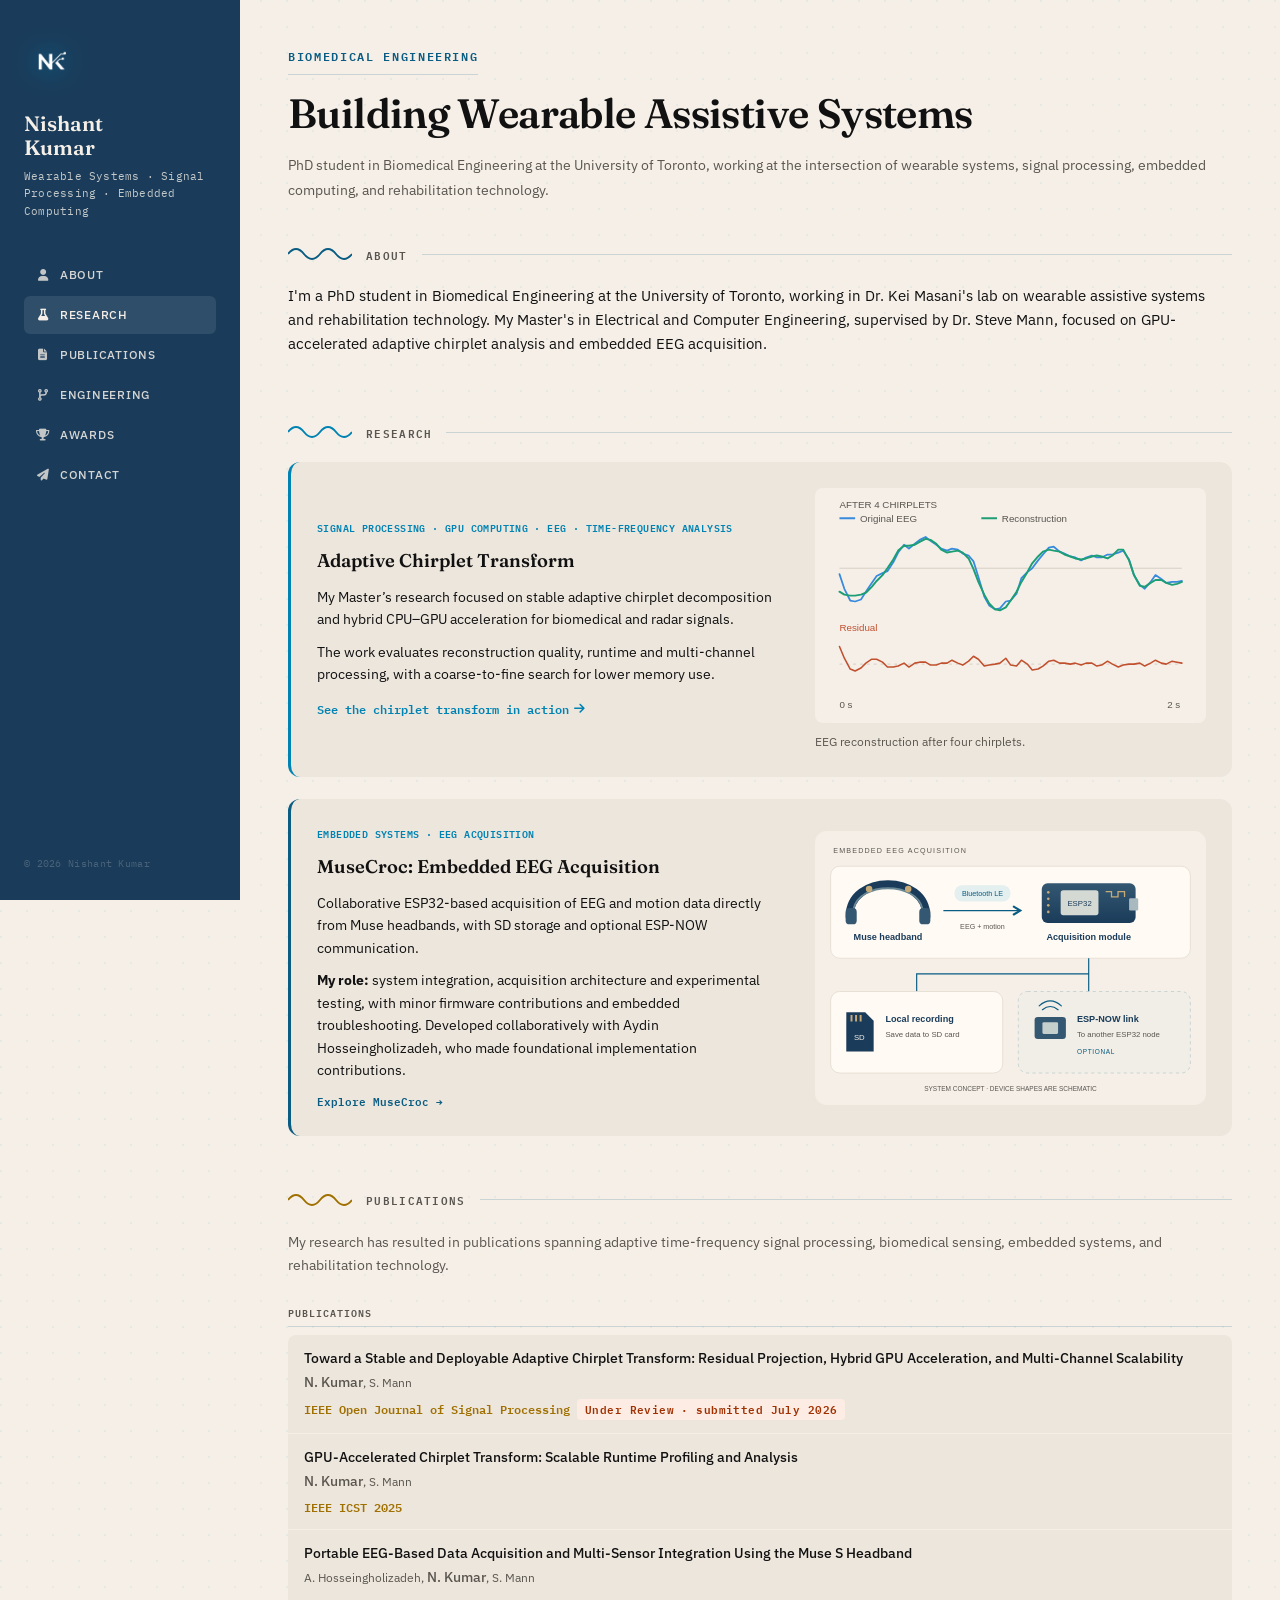
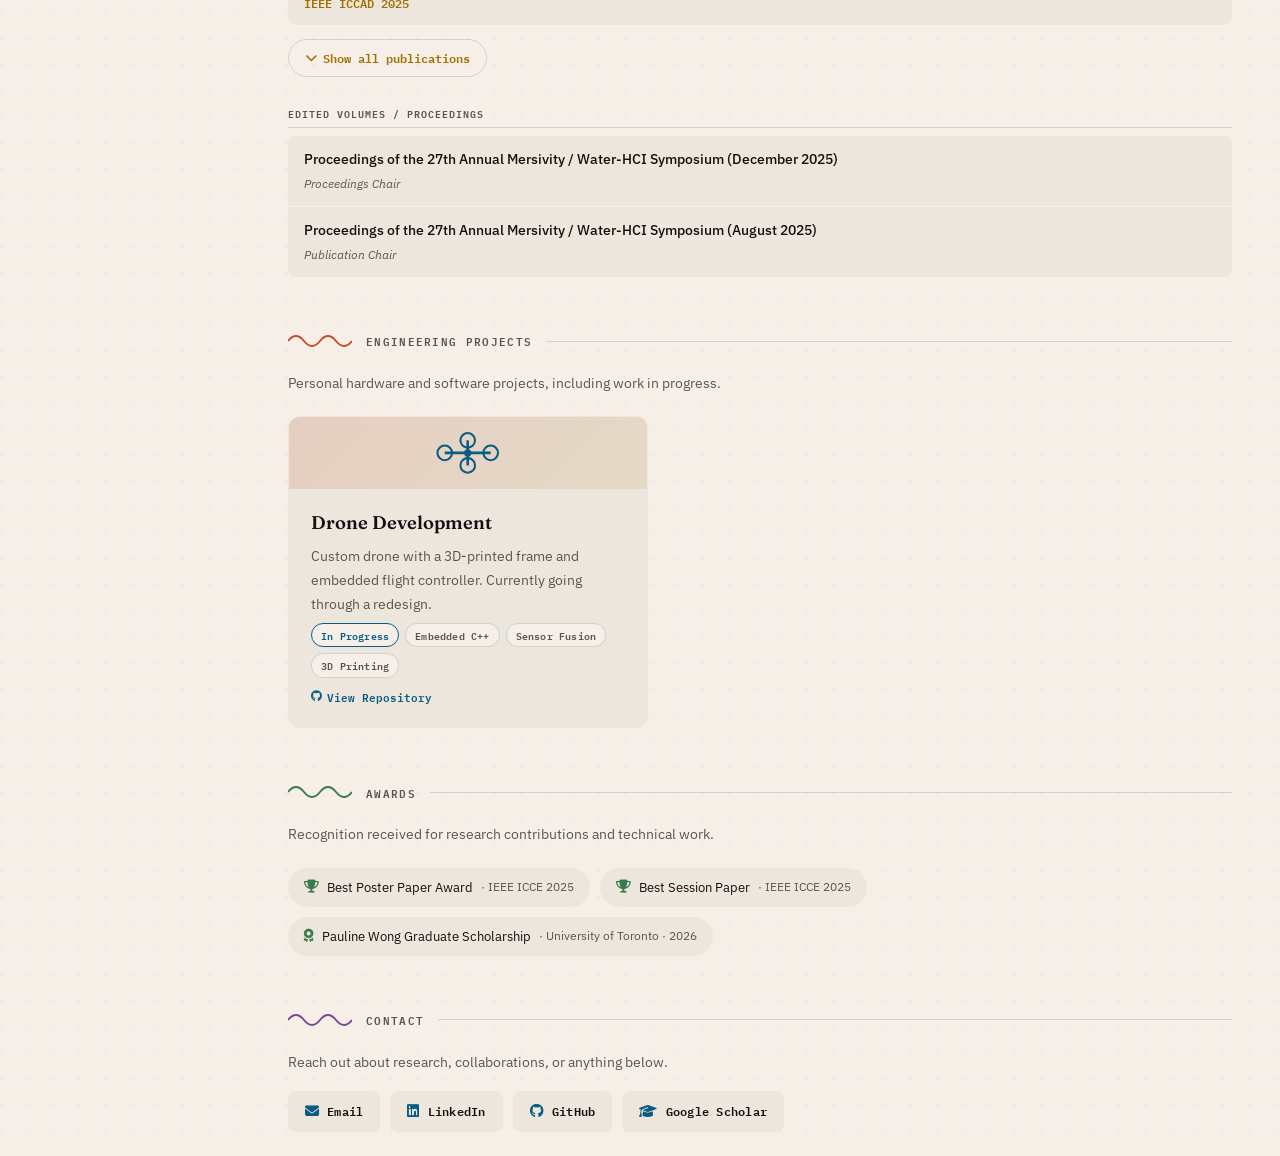
==== index.html @ d08f15c7 "Change values" ====
<!doctype html>

<html lang="en">
  <head>
    <meta charset="utf-8" />
    <meta content="width=device-width, initial-scale=1" name="viewport" />
    <link
      href="data:image/svg+xml,%3Csvg xmlns='http://www.w3.org/2000/svg' viewBox='0 0 100 100'%3E%3Crect width='100' height='100' rx='16' fill='%231a3c5a'/%3E%3Ctext x='50' y='68' font-family='Georgia,serif' font-weight='700' font-size='52' text-anchor='middle' fill='%23f6f0e9'%3ENK%3C/text%3E%3C/svg%3E"
      rel="icon"
      type="image/svg+xml"
    />
    <title>Nishant Kumar</title>
    <link href="https://fonts.googleapis.com" rel="preconnect" />
    <link crossorigin="" href="https://fonts.gstatic.com" rel="preconnect" />
    <link
      href="https://fonts.googleapis.com/css2?family=Fraunces:opsz,wght@9..144,500;9..144,600&amp;family=IBM+Plex+Mono:wght@400;500;600&amp;family=IBM+Plex+Sans:wght@300;400;500;600&amp;display=swap"
      rel="stylesheet"
    />
    <link
      href="https://cdnjs.cloudflare.com/ajax/libs/font-awesome/6.5.0/css/all.min.css"
      rel="stylesheet"
    />
    <link href="style.css" rel="stylesheet" />
  </head>
  <body>
    <div class="site-wrapper">
      <!-- Sidebar -->
      <aside class="sidebar">
        <img alt="NK Logo" class="sidebar-logo" src="Logo.png" />
        <div class="sidebar-name">Nishant<br />Kumar</div>
        <div class="sidebar-tagline">
          Wearable Systems · Signal Processing · Embedded Computing
        </div>
        <nav class="sidebar-nav">
          <a href="#about"><i class="fas fa-user"></i> About</a>
          <a href="#research"><i class="fas fa-flask"></i> Research</a>
          <a href="#publications"
            ><i class="fas fa-file-alt"></i> Publications</a
          >
          <a href="#projects"><i class="fas fa-code-branch"></i> Engineering</a>
          <a href="#awards"><i class="fas fa-trophy"></i> Awards</a>
          <a href="#contact"><i class="fas fa-paper-plane"></i> Contact</a>
        </nav>
        <div class="sidebar-footer">© 2026 Nishant Kumar</div>
      </aside>
      <!-- Main Content -->
      <main class="main-content">
        <!-- Hero -->
        <div class="hero">
          <div class="hero-eyebrow">Biomedical Engineering</div>
          <h1 class="hero-name">Building Wearable Assistive Systems</h1>
          <p class="hero-tagline">
            PhD student in Biomedical Engineering at the University of Toronto,
            working at the intersection of wearable systems, signal processing,
            embedded computing, and rehabilitation technology.
          </p>
        </div>
        <!-- About -->
        <section id="about">
          <h2>
            <svg viewbox="0 0 64 20">
              <path
                class="wave-path"
                d="M0,10 Q8,0 16,10 T32,10 T48,10 T64,10"
                fill="none"
                stroke-width="2"
              ></path>
            </svg>
            About
          </h2>
          <div class="about-text">
            <p>
              I'm a PhD student in Biomedical Engineering at the University of
              Toronto, working in Dr. Kei Masani's lab on wearable assistive
              systems and rehabilitation technology. My Master's in Electrical
              and Computer Engineering, supervised by Dr. Steve Mann, focused on
              GPU-accelerated adaptive chirplet analysis and embedded EEG
              acquisition.
            </p>
          </div>
        </section>
        <!-- Research -->
        <section id="research">
          <h2>
            <svg viewbox="0 0 64 20">
              <path
                class="wave-path"
                d="M0,10 Q8,0 16,10 T32,10 T48,10 T64,10"
                fill="none"
                stroke-width="2"
              ></path>
            </svg>
            Research
          </h2>
          <div class="research-card">
            <div class="research-copy">
              <div class="research-tags">
                Signal Processing · GPU Computing · EEG · Time-Frequency
                Analysis
              </div>
              <h3>Adaptive Chirplet Transform</h3>
              <p>
                My Master’s research focused on stable adaptive chirplet
                decomposition and hybrid CPU–GPU acceleration for biomedical and
                radar signals.
              </p>
              <p>
                The work evaluates reconstruction quality, runtime and
                multi-channel processing, with a coarse-to-fine search for lower
                memory use.
              </p>
              <a class="research-link" href="research/chirplet-transform.html">
                See the chirplet transform in action
                <i class="fas fa-arrow-right"></i>
              </a>
            </div>
            <a
              class="act-preview"
              href="research/chirplet-transform.html"
              aria-label="Watch the ACT decomposition of EEG"
            >
              <svg
                xmlns="http://www.w3.org/2000/svg"
                viewBox="0 0 400 240"
                role="img"
                aria-labelledby="act-preview-title"
              >
                <title id="act-preview-title">
                  EEG reconstruction and residual after four chirplets
                </title>

                <rect width="400" height="240" rx="12" fill="#f5efe8" />

                <g
                  font-family="Arial, sans-serif"
                  font-size="10"
                  fill="#5a564f"
                >
                  <text x="25" y="20">AFTER 4 CHIRPLETS</text>

                  <path d="M25 31h16" stroke="#378add" stroke-width="2" />
                  <text x="46" y="35">Original EEG</text>

                  <path d="M170 31h16" stroke="#1d9e75" stroke-width="2" />
                  <text x="191" y="35">Reconstruction</text>

                  <text x="25" y="146" fill="#c1502e">Residual</text>
                  <text x="25" y="225">0 s</text>
                  <text x="360" y="225">2 s</text>
                </g>

                <g stroke="#d5cec4" stroke-width="1">
                  <path d="M25 82H375" />
                  <path d="M25 180H375" stroke-dasharray="3 4" />
                </g>

                <g fill="none" stroke-linejoin="round" stroke-linecap="round">
                  <polyline
                    stroke="#378add"
                    stroke-width="1.8"
                    points="25,88 30,103 36,115 41,116 47,114 52,106 58,97 63,90 69,87 74,85 80,76 85,66 91,58 96,62 102,57 107,53 113,50 118,54 124,58 129,62 135,64 140,62 146,63 151,67 157,69 162,75 167,91 173,111 178,120 184,124 189,123 195,116 200,115 206,108 211,92 217,86 222,82 228,74 233,68 239,61 244,60 250,65 255,67 261,70 266,71 272,74 277,71 283,69 288,71 293,71 299,68 304,68 310,66 315,64 321,73 326,89 332,99 337,103 343,96 348,89 354,93 359,97 365,96 370,96 375,95"
                  />

                  <polyline
                    stroke="#1d9e75"
                    stroke-width="2"
                    points="25,106 30,109 36,110 41,110 47,109 52,107 58,101 63,95 69,89 74,82 80,73 85,64 91,59 96,59 102,58 107,55 113,52 118,53 124,57 129,63 135,66 140,65 146,64 151,66 157,72 162,83 167,96 173,109 178,118 184,124 189,125 195,122 200,115 206,106 211,96 217,86 222,77 228,70 233,65 239,63 244,64 250,65 255,68 261,70 266,72 272,73 277,72 283,70 288,69 293,70 299,72 304,69 310,63 315,63 321,74 326,89 332,100 337,101 343,97 348,94 354,94 359,97 365,99 370,98 375,96"
                  />

                  <polyline
                    stroke="#c1502e"
                    stroke-width="1.6"
                    points="25,162 30,174 36,185 41,187 47,184 52,179 58,175 63,175 69,178 74,183 80,183 85,182 91,179 96,183 102,179 107,178 113,178 118,181 124,181 129,179 135,179 140,176 146,179 151,181 157,177 162,172 167,175 173,182 178,181 184,180 189,179 195,174 200,181 206,182 211,176 217,180 222,186 228,185 233,182 239,177 244,176 250,179 255,179 261,180 266,179 272,181 277,179 283,179 288,182 293,181 299,177 304,180 310,183 315,181 321,180 326,180 332,179 337,182 343,179 348,176 354,179 359,180 365,177 370,178 375,179"
                  />
                </g>
              </svg>

              <span> EEG reconstruction after four chirplets. </span>
            </a>
          </div>
          <!-- End ACT research card -->

          <article class="research-card muse-research-card">
            <div class="research-copy">
              <div class="research-tags">
                Embedded Systems · EEG Acquisition
              </div>
              <h3>MuseCroc: Embedded EEG Acquisition</h3>
              <p>
                Collaborative ESP32-based acquisition of EEG and motion data
                directly from Muse headbands, with SD storage and optional
                ESP-NOW communication.
              </p>
              <p>
                <strong>My role:</strong> system integration, acquisition
                architecture and experimental testing, with minor firmware
                contributions and embedded troubleshooting. Developed
                collaboratively with Aydin Hosseingholizadeh, who made
                foundational implementation contributions.
              </p>
              <div class="project-links-row">
                <a class="project-link" href="research/musecroc.html">
                  Explore MuseCroc →
                </a>
              </div>
            </div>
            <figure class="muse-concept">
              <img
                alt="MuseCroc concept: Muse headband sends EEG and motion data over Bluetooth LE to an ESP32 module, with SD storage and optional ESP-NOW communication."
                height="420"
                loading="lazy"
                src="assets/musecroc-system.svg"
                width="600"
              />
            </figure>
          </article>
        </section>
        <!-- Publications -->
        <section id="publications">
          <h2>
            <svg viewbox="0 0 64 20">
              <path
                class="wave-path"
                d="M0,10 Q8,0 16,10 T32,10 T48,10 T64,10"
                fill="none"
                stroke-width="2"
              ></path>
            </svg>
            Publications
          </h2>
          <p class="section-intro">
            My research has resulted in publications spanning adaptive
            time-frequency signal processing, biomedical sensing, embedded
            systems, and rehabilitation technology.
          </p>
          <div class="pub-group-label" id="pub-journal">Publications</div>
          <ul class="pub-list" id="pub-main-list">
            <li data-order="1" data-pinned="1" style="order: 1">
              <strong>
                <a
                  class="pub-title-link"
                  href="https://arxiv.org/abs/2607.16629"
                  rel="noopener noreferrer"
                  target="_blank"
                  >Toward a Stable and Deployable Adaptive Chirplet Transform:
                  Residual Projection, Hybrid GPU Acceleration, and
                  Multi-Channel Scalability</a
                >
              </strong>
              <span class="pub-authors"
                ><strong>N. Kumar</strong>, S. Mann</span
              >
              <div class="pub-meta">
                <span class="venue"
                  >IEEE Open Journal of Signal Processing</span
                >
                <span class="status-badge"
                  >Under Review · submitted July 2026</span
                >
              </div>
            </li>
            <li data-order="5" data-pinned="3" style="order: 3">
              <strong>
                <a
                  class="pub-title-link"
                  href="https://ieeexplore.ieee.org/abstract/document/11099439"
                  rel="noopener noreferrer"
                  target="_blank"
                  >Portable EEG-Based Data Acquisition and Multi-Sensor
                  Integration Using the Muse S Headband</a
                >
              </strong>
              <span class="pub-authors"
                >A. Hosseingholizadeh, <strong>N. Kumar</strong>, S. Mann</span
              >
              <div class="pub-meta">
                <span class="venue">IEEE ICCAD 2025</span>
              </div>
            </li>
            <li class="pub-extra" data-order="3" style="display: none">
              <strong>
                <a
                  class="pub-title-link"
                  href="https://ieeexplore.ieee.org/document/11454332"
                  rel="noopener noreferrer"
                  target="_blank"
                  >Adaptive Chirplet Transform-Based Neural Network for Seizure
                  State Detection</a
                >
              </strong>
              <span class="pub-authors"
                >R. Jeong, <strong>N. Kumar</strong>, S. Mann</span
              >
              <div class="pub-meta">
                <span class="venue">IEEE ICAIIC 2025</span>
              </div>
            </li>
            <li data-order="4" data-pinned="2" style="order: 2">
              <strong>
                <a
                  class="pub-title-link"
                  href="https://ieeexplore.ieee.org/document/11512436/"
                  rel="noopener noreferrer"
                  target="_blank"
                  >GPU-Accelerated Chirplet Transform: Scalable Runtime
                  Profiling and Analysis</a
                >
              </strong>
              <span class="pub-authors"
                ><strong>N. Kumar</strong>, S. Mann</span
              >
              <div class="pub-meta">
                <span class="venue">IEEE ICST 2025</span>
              </div>
            </li>
            <li class="pub-extra" data-order="6" style="display: none">
              <strong>
                <a
                  class="pub-title-link"
                  href="https://ieeexplore.ieee.org/abstract/document/11155738"
                  rel="noopener noreferrer"
                  target="_blank"
                  >MoBorg: Mobility as Cyborg Prosthesis for “Being a Ball”</a
                >
              </strong>
              <span class="pub-authors"
                >S. Mann, A. Hosseingholizadeh, A.S. Aksu, D. Tzanetakis,
                <strong>N. Kumar</strong></span
              >
              <div class="pub-meta">
                <span class="venue">IEEE GEM 2025</span>
              </div>
            </li>
            <li class="pub-extra" data-order="7" style="display: none">
              <strong>
                <a
                  class="pub-title-link"
                  href="https://ieeexplore.ieee.org/document/10929845"
                  rel="noopener noreferrer"
                  target="_blank"
                  >Adaptive Chirplet Transform-Based Sleep State Detection</a
                >
              </strong>
              <span class="pub-authors"
                >S. Mann, <strong>N. Kumar</strong>, J.P. Bicalho, M. Sibai, C.
                Leaver-Preya</span
              >
              <div class="pub-meta">
                <span class="venue">IEEE ICCE 2025</span>
                <span class="award-badge"
                  ><i class="fas fa-award"></i> Best Poster Paper Award</span
                >
              </div>
            </li>
            <li class="pub-extra" data-order="8" style="display: none">
              <strong>
                <a
                  class="pub-title-link"
                  href="https://ieeexplore.ieee.org/document/10930079/"
                  rel="noopener noreferrer"
                  target="_blank"
                  >Smart Rollator Walker for Enhanced Mobility</a
                >
              </strong>
              <span class="pub-authors"
                >S. Mann, A. Hosseingholizadeh, M. Isiksalan, A. Jiao,
                <strong>N. Kumar</strong>, C. Mann</span
              >
              <div class="pub-meta">
                <span class="venue">IEEE ICCE 2025</span>
                <span class="award-badge"
                  ><i class="fas fa-award"></i> Best Session Paper</span
                >
              </div>
            </li>
            <li class="pub-extra" data-order="9" style="display: none">
              <strong>
                <a
                  class="pub-title-link"
                  href="http://wearcam.org/XRwaterball_for_spinal_rehab_3698388.3699623.pdf"
                  rel="noopener noreferrer"
                  target="_blank"
                  >XR Waterball for Spinal Rehabilitation</a
                >
              </strong>
              <span class="pub-authors"
                >S. Mann, A. Hosseingholizadeh, <strong>N. Kumar</strong>, A.
                Jiao, C. Leaver-Preya</span
              >
              <div class="pub-meta">
                <span class="venue">HumanSys 2024</span>
              </div>
            </li>
          </ul>
          <button class="pub-show-more" id="pub-toggle-btn">
            <i class="fas fa-chevron-down"></i>
            <span>Show all publications</span>
          </button>
          <div class="pub-group-label" id="pub-proceedings">
            Edited Volumes / Proceedings
          </div>
          <ul class="pub-list" id="pub-proc-list">
            <li>
              <strong>
                <a
                  class="pub-title-link"
                  href="https://zenodo.org/records/18042961"
                  rel="noopener noreferrer"
                  target="_blank"
                  >Proceedings of the 27th Annual Mersivity / Water-HCI
                  Symposium (December 2025)</a
                >
              </strong>
              <span class="pub-authors"><em>Proceedings Chair</em></span>
            </li>
            <li>
              <strong>
                <a
                  class="pub-title-link"
                  href="https://doi.org/10.5281/zenodo.16973160"
                  rel="noopener noreferrer"
                  target="_blank"
                  >Proceedings of the 27th Annual Mersivity / Water-HCI
                  Symposium (August 2025)</a
                >
              </strong>
              <span class="pub-authors"><em>Publication Chair</em></span>
            </li>
          </ul>
        </section>
        <!-- Projects -->
        <section id="projects">
          <h2>
            <svg viewbox="0 0 64 20">
              <path
                class="wave-path"
                d="M0,10 Q8,0 16,10 T32,10 T48,10 T64,10"
                fill="none"
                stroke-width="2"
              ></path></svg
            >Engineering Projects
          </h2>
          <p class="section-intro">
            Personal hardware and software projects, including work in progress.
          </p>
          <div class="project-grid">
            <div class="project-card">
              <div class="project-thumb">
                <svg viewbox="0 0 100 40" xmlns="http://www.w3.org/2000/svg">
                  <line
                    stroke="var(--primary)"
                    stroke-width="2.5"
                    x1="28"
                    x2="72"
                    y1="20"
                    y2="20"
                  ></line>
                  <line
                    stroke="var(--primary)"
                    stroke-width="2.5"
                    x1="50"
                    x2="50"
                    y1="8"
                    y2="32"
                  ></line>
                  <circle
                    cx="28"
                    cy="20"
                    fill="none"
                    r="7"
                    stroke="var(--primary)"
                    stroke-width="2"
                  ></circle>
                  <circle
                    cx="72"
                    cy="20"
                    fill="none"
                    r="7"
                    stroke="var(--primary)"
                    stroke-width="2"
                  ></circle>
                  <circle
                    cx="50"
                    cy="8"
                    fill="none"
                    r="7"
                    stroke="var(--primary)"
                    stroke-width="2"
                  ></circle>
                  <circle
                    cx="50"
                    cy="32"
                    fill="none"
                    r="7"
                    stroke="var(--primary)"
                    stroke-width="2"
                  ></circle>
                  <circle
                    cx="50"
                    cy="20"
                    fill="var(--primary)"
                    r="3.5"
                  ></circle>
                </svg>
              </div>
              <div class="project-body">
                <h3>Drone Development</h3>
                <p>
                  Custom drone with a 3D-printed frame and embedded flight
                  controller. Currently going through a redesign.
                </p>
                <div class="tag-list">
                  <span class="tag tag-status">In Progress</span>
                  <span class="tag">Embedded C++</span>
                  <span class="tag">Sensor Fusion</span>
                  <span class="tag">3D Printing</span>
                </div>
                <div class="project-links-row">
                  <a
                    class="project-link"
                    href="https://github.com/JaiWillems/nj-sandbox"
                    rel="noopener noreferrer"
                    target="_blank"
                    ><i class="fab fa-github"></i> View Repository</a
                  >
                </div>
              </div>
            </div>
          </div>
        </section>
        <!-- Awards -->
        <section id="awards">
          <h2>
            <svg viewbox="0 0 64 20">
              <path
                class="wave-path"
                d="M0,10 Q8,0 16,10 T32,10 T48,10 T64,10"
                fill="none"
                stroke-width="2"
              ></path>
            </svg>
            Awards
          </h2>
          <p class="section-intro">
            Recognition received for research contributions and technical work.
          </p>
          <div class="award-row">
            <div class="award-pill">
              <i class="fas fa-trophy"></i> Best Poster Paper Award
              <span class="award-venue">· IEEE ICCE 2025</span>
            </div>
            <div class="award-pill">
              <i class="fas fa-trophy"></i> Best Session Paper
              <span class="award-venue">· IEEE ICCE 2025</span>
            </div>
            <div class="award-pill">
              <i class="fas fa-award"></i> Pauline Wong Graduate Scholarship
              <span class="award-venue">· University of Toronto · 2026</span>
            </div>
          </div>
        </section>
        <!-- Contact -->
        <section id="contact">
          <h2>
            <svg viewbox="0 0 64 20">
              <path
                class="wave-path"
                d="M0,10 Q8,0 16,10 T32,10 T48,10 T64,10"
                fill="none"
                stroke-width="2"
              ></path>
            </svg>
            Contact
          </h2>
          <p class="contact-intro">
            Reach out about research, collaborations, or anything below.
          </p>
          <div class="contact-grid">
            <a class="contact-card" href="#" id="email-link">
              <i class="fas fa-envelope"></i>
              <span>Email</span>
            </a>
            <a
              class="contact-card"
              href="https://www.linkedin.com/in/nishant-kumar-091428168"
              rel="noopener noreferrer"
              target="_blank"
            >
              <i class="fab fa-linkedin"></i>
              <span>LinkedIn</span>
            </a>
            <a
              class="contact-card"
              href="https://github.com/nishantkumar201"
              rel="noopener noreferrer"
              target="_blank"
            >
              <i class="fab fa-github"></i>
              <span>GitHub</span>
            </a>
            <a
              class="contact-card"
              href="https://scholar.google.com/citations?user=TtBpot4AAAAJ&amp;hl=en"
              rel="noopener noreferrer"
              target="_blank"
            >
              <i class="fas fa-graduation-cap"></i>
              <span>Google Scholar</span>
            </a>
          </div>
        </section>
      </main>
    </div>
    <!-- /.site-wrapper -->
    <!-- Footer (hidden — copyright in sidebar) -->
    <footer><p>© 2026 Nishant Kumar</p></footer>
    <!-- Email Obfuscation + Active Nav + Wave Animations -->
    <script>
      const parts = [
        "nishant",
        ".",
        "kumar",
        "@",
        "mail",
        ".",
        "utoronto",
        ".",
        "ca",
      ];
      const email = parts.join("");
      document.addEventListener("DOMContentLoaded", () => {
        const link = document.getElementById("email-link");
        link.href = "mailto:" + email;
        // Note: link text intentionally stays "Email" (not the raw address) —
        // avoids exposing a scrapeable plaintext email in the visible link text.

        // Active nav highlight on scroll — trigger when a section crosses
        // the vertical middle of the viewport, not by % visible (which broke
        // for long sections like Publications that were always >30% visible)
        const sections = document.querySelectorAll("section[id]");
        const navLinks = document.querySelectorAll(".sidebar-nav a");
        const navObserver = new IntersectionObserver(
          (entries) => {
            entries.forEach((e) => {
              if (e.isIntersecting) {
                navLinks.forEach((a) => a.classList.remove("active"));
                const active = document.querySelector(
                  `.sidebar-nav a[href="#${e.target.id}"]`,
                );
                if (active) active.classList.add("active");
              }
            });
          },
          { rootMargin: "-45% 0px -45% 0px", threshold: 0 },
        );
        sections.forEach((s) => navObserver.observe(s));

        // Publications: expand/collapse with a FLIP slide animation, so
        // pinned items (e.g. ICCAD/ICAIIC) visibly move into their true
        // chronological position instead of new items just appending below.
        const pubToggleBtn = document.getElementById("pub-toggle-btn");
        const pubMainList = document.getElementById("pub-main-list");

        function updatePubEdgeRadius() {
          const visible = Array.from(pubMainList.querySelectorAll("li")).filter(
            (li) => li.style.display !== "none",
          );
          visible.sort(
            (a, b) => parseFloat(a.style.order) - parseFloat(b.style.order),
          );
          pubMainList
            .querySelectorAll("li")
            .forEach((li) =>
              li.classList.remove("pub-visual-first", "pub-visual-last"),
            );
          if (visible.length) {
            visible[0].classList.add("pub-visual-first");
            visible[visible.length - 1].classList.add("pub-visual-last");
          }
        }

        if (pubToggleBtn && pubMainList) {
          updatePubEdgeRadius();
          let expanded = false;

          pubToggleBtn.addEventListener("click", () => {
            const items = Array.from(pubMainList.querySelectorAll("li"));
            const firstRects = new Map();
            items.forEach((li) => {
              if (li.style.display !== "none") {
                firstRects.set(li, li.getBoundingClientRect());
              }
            });

            expanded = !expanded;

            if (expanded) {
              // Reveal the extras and let every item settle into its true
              // chronological order.
              items.forEach((li) => {
                if (li.classList.contains("pub-extra")) {
                  li.style.display = "";
                  li.style.opacity = "0";
                }
                li.style.order = li.dataset.order;
              });
            } else {
              // Collapse back to the pinned 3, restoring original order.
              items.forEach((li) => {
                if (li.classList.contains("pub-extra")) {
                  li.style.display = "none";
                } else {
                  li.style.order = li.dataset.pinned;
                }
              });
            }

            updatePubEdgeRadius();

            // FLIP: measure new positions, offset back to the old ones,
            // then animate to zero so everything visibly slides.
            requestAnimationFrame(() => {
              items.forEach((li) => {
                if (li.style.display === "none") return;
                const last = li.getBoundingClientRect();
                const first = firstRects.get(li);
                const deltaY = first ? first.top - last.top : 12;
                li.style.transition = "none";
                li.style.transform = `translateY(${deltaY}px)`;
                if (!first) li.style.opacity = "0";
              });
              requestAnimationFrame(() => {
                items.forEach((li) => {
                  if (li.style.display === "none") return;
                  li.style.transition =
                    "transform 0.45s ease, opacity 0.45s ease";
                  li.style.transform = "translateY(0)";
                  li.style.opacity = "1";
                });
              });
            });

            pubToggleBtn.querySelector("span").textContent = expanded
              ? "Show fewer publications"
              : "Show all publications";
            pubToggleBtn.querySelector("i").className = expanded
              ? "fas fa-chevron-up"
              : "fas fa-chevron-down";
          });
        }

        // Section divider waves: draw in once, on scroll into view
        const wavePaths = document.querySelectorAll("h2 svg .wave-path");
        const waveObserver = new IntersectionObserver(
          (entries) => {
            entries.forEach((entry) => {
              if (entry.isIntersecting) {
                entry.target.classList.add("in-view");
                waveObserver.unobserve(entry.target);
              }
            });
          },
          { threshold: 0.6 },
        );
        wavePaths.forEach((p) => waveObserver.observe(p));
      });
    </script>
  </body>
</html>
---- style.css ----
@import url("https://fonts.googleapis.com/css2?family=Fraunces:opsz,wght@9..144,500;9..144,600&family=IBM+Plex+Mono:wght@400;500;600&family=IBM+Plex+Sans:wght@300;400;500;600&display=swap");

/* VARIABLES */
:root {
  --bg: #f5efe8;
  --text: #111111;
  --text-muted: #5a564f;
  --primary: #0a5c82; /* about / hero wave */
  --accent: #0083b3; /* research */
  --accent-gold: #a07000; /* publications */
  --accent-coral: #c1502e; /* projects */
  --accent-green: #3a7a4e; /* awards */
  --accent-plum: #7a4a8a; /* contact */
  --accent-faint: rgba(0, 131, 179, 0.06);
  --header-bg: #1a3c5a;
  --header-text: #f5efe8;
  --sidebar-w: 240px;
  --card-bg: #ede6dd;
  --border: rgba(10, 92, 130, 0.18);
  --gold-bg: #fdf3d0;
  --green: #1a6a35;
  --green-bg: #d6f5e3;
}

*,
*::before,
*::after {
  box-sizing: border-box;
  margin: 0;
  padding: 0;
}
html {
  scroll-behavior: smooth;
}
body {
  font-family: "IBM Plex Sans", sans-serif;
  background-color: var(--bg);
  background-image: radial-gradient(
    circle at 1px 1px,
    var(--accent-faint) 1.3px,
    transparent 0
  );
  background-size: 26px 26px;
  color: var(--text);
  line-height: 1.6;
  font-size: 15px;
}

/* LAYOUT */
.site-wrapper {
  display: flex;
  min-height: 100vh;
}

/* SIDEBAR */
.sidebar {
  width: var(--sidebar-w);
  flex-shrink: 0;
  background: var(--header-bg);
  position: sticky;
  top: 0;
  height: 100vh;
  display: flex;
  flex-direction: column;
  padding: 36px 24px 28px;
}

.sidebar-logo {
  width: 56px;
  height: 56px;
  object-fit: contain;
  filter: invert(1) brightness(2) drop-shadow(0 0 12px var(--accent));
  margin-bottom: 20px;
}

.sidebar-name {
  font-family: "Fraunces", serif;
  font-optical-sizing: auto;
  font-size: 1.3rem;
  font-weight: 600;
  color: var(--header-text);
  line-height: 1.15;
  margin-bottom: 8px;
}

.sidebar-tagline {
  font-family: "IBM Plex Mono", monospace;
  font-size: 0.68rem;
  /* FIX: was 0.6 alpha — too low contrast against navy background, bumped for legibility */
  color: rgba(245, 239, 232, 0.78);
  font-weight: 400;
  letter-spacing: 0.02em;
  line-height: 1.6;
  margin-bottom: 36px;
}

.sidebar-nav {
  display: flex;
  flex-direction: column;
  gap: 2px;
  flex: 1;
}

.sidebar-nav a {
  display: flex;
  align-items: center;
  gap: 10px;
  padding: 9px 12px;
  border-radius: 6px;
  text-decoration: none;
  font-size: 0.78rem;
  font-weight: 500;
  /* was 0.6 alpha, then 0.74 — still too low against navy, pushed further */
  color: rgba(245, 239, 232, 0.86);
  letter-spacing: 0.06em;
  text-transform: uppercase;
  transition:
    background 0.15s,
    color 0.15s;
}

.sidebar-nav a i {
  font-size: 0.74rem;
  width: 14px;
  text-align: center;
  opacity: 0.9;
}

.sidebar-nav a:hover,
.sidebar-nav a.active {
  background: rgba(255, 255, 255, 0.09);
  color: var(--header-text);
}
.sidebar-nav a:hover i,
.sidebar-nav a.active i {
  opacity: 1;
}

.sidebar-footer {
  font-family: "IBM Plex Mono", monospace;
  font-size: 0.62rem;
  color: rgba(245, 239, 232, 0.22);
  margin-top: 24px;
  letter-spacing: 0.03em;
}

/* MAIN */
.main-content {
  flex: 1;
  min-width: 0;
  padding: 0 52px;
}

section {
  padding: 48px 0 40px;
  scroll-margin-top: 24px;
}
section:last-of-type {
  padding-bottom: 80px;
}

/* HERO */
.hero {
  padding: 56px 0 12px;
}
.hero-eyebrow {
  font-family: "IBM Plex Mono", monospace;
  font-size: 0.74rem;
  font-weight: 600;
  letter-spacing: 0.14em;
  text-transform: uppercase;
  color: var(--primary);
  margin-bottom: 14px;
  display: inline-block;
  padding-bottom: 8px;
  border-bottom: 1px solid var(--border);
}
.hero-name {
  font-family: "Fraunces", serif;
  font-optical-sizing: auto;
  font-weight: 600;
  font-size: 2.7rem;
  line-height: 1.05;
  letter-spacing: -0.015em;
  margin-bottom: 16px;
  color: var(--text);
}
.hero-tagline {
  font-family: "IBM Plex Mono", monospace;
  font-size: 0.9rem;
  line-height: 1.7;
  color: var(--text-muted);
}

/* SECTION HEADINGS: wave-divider replaces old dash marker */
h2 {
  font-family: "IBM Plex Mono", monospace;
  font-size: 0.68rem;
  font-weight: 600;
  letter-spacing: 0.12em;
  text-transform: uppercase;
  color: var(--text-muted);
  display: flex;
  align-items: center;
  gap: 14px;
  margin-bottom: 20px;
}
h2::after {
  content: "";
  flex: 1;
  height: 1px;
  background: var(--border);
}
h2 svg {
  flex-shrink: 0;
  width: 64px;
  height: 20px;
}
h2 svg .wave-path {
  stroke-dasharray: 90;
  stroke-dashoffset: 90;
}
h2 svg .wave-path.in-view {
  animation: draw-wave 1.1s ease forwards;
}
@media (prefers-reduced-motion: reduce) {
  h2 svg .wave-path {
    animation: none !important;
    stroke-dashoffset: 0;
  }
}
@keyframes draw-wave {
  to {
    stroke-dashoffset: 0;
  }
}

#about h2 svg .wave-path {
  stroke: var(--primary);
}
#research h2 svg .wave-path {
  stroke: var(--accent);
}
#publications h2 svg .wave-path {
  stroke: var(--accent-gold);
}
#projects h2 svg .wave-path {
  stroke: var(--accent-coral);
}
#awards h2 svg .wave-path {
  stroke: var(--accent-green);
}
#contact h2 svg .wave-path {
  stroke: var(--accent-plum);
}

/* ABOUT */
.about-text p {
  margin-bottom: 12px;
  font-size: 0.94rem;
}

.section-intro {
  color: var(--text-muted);
  font-size: 0.9rem;
  margin-bottom: 22px;
}

/* RESEARCH */
.research-card {
  background: var(--card-bg);
  border-radius: 12px;
  /* FIX: slightly more padding + a left accent border so a single card
     reads as an intentional "flagship" item rather than a sparse placeholder */
  padding: 28px 30px;
  border-left: 3px solid var(--accent);
}
.research-card .research-tags {
  font-family: "IBM Plex Mono", monospace;
  font-size: 0.68rem;
  font-weight: 600;
  letter-spacing: 0.04em;
  color: var(--accent);
  text-transform: uppercase;
  margin-bottom: 10px;
}
.research-card h3 {
  font-family: "Fraunces", serif;
  font-weight: 600;
  font-size: 1.15rem;
  margin-bottom: 10px;
}
.research-card p {
  font-size: 0.88rem;
  color: var(--text);
  margin-bottom: 10px;
}
.research-card .research-link {
  display: inline-flex;
  align-items: center;
  gap: 5px;
  font-family: "IBM Plex Mono", monospace;
  font-size: 0.76rem;
  font-weight: 600;
  color: var(--accent);
  text-decoration: none;
  margin-top: 4px;
  transition: color 0.15s;
}
.research-card .research-link:hover {
  color: var(--accent-coral);
}

/* PUBLICATIONS */
.pub-toc {
  display: flex;
  flex-wrap: wrap;
  gap: 8px;
  margin-bottom: 22px;
}
.pub-toc a {
  font-family: "IBM Plex Mono", monospace;
  font-size: 0.7rem;
  font-weight: 600;
  letter-spacing: 0.03em;
  color: var(--primary);
  text-decoration: none;
  background: var(--card-bg);
  padding: 6px 12px;
  border-radius: 20px;
  border: 1px solid var(--border);
  transition:
    border-color 0.15s,
    color 0.15s;
}
.pub-toc a:hover {
  border-color: var(--accent-gold);
  color: var(--accent-gold);
}

.pub-group-label {
  font-family: "IBM Plex Mono", monospace;
  font-size: 0.63rem;
  font-weight: 600;
  letter-spacing: 0.1em;
  text-transform: uppercase;
  color: var(--text-muted);
  margin: 28px 0 8px;
  padding-bottom: 6px;
  border-bottom: 1px solid var(--border);
  scroll-margin-top: 24px;
}

.pub-list {
  list-style: none;
  padding: 0;
  display: flex;
  flex-direction: column;
  gap: 1px;
  width: 100%;
}
.pub-list li {
  padding: 13px 16px;
  background: var(--card-bg);
  display: flex;
  flex-direction: column;
  gap: 4px;
}
.pub-list li:first-child {
  border-radius: 8px 8px 0 0;
}
.pub-list li:last-child {
  border-radius: 0 0 8px 8px;
}
.pub-list li:only-child {
  border-radius: 8px;
}
/* Once flex `order` diverges from DOM order (pinned vs. chronological
   publication views), rounding must track visual position instead of
   DOM position — handled via JS-assigned classes. */
#pub-main-list li {
  border-radius: 0;
}
#pub-main-list li.pub-visual-first {
  border-radius: 8px 8px 0 0;
}
#pub-main-list li.pub-visual-last {
  border-radius: 0 0 8px 8px;
}
#pub-main-list li.pub-visual-first.pub-visual-last {
  border-radius: 8px;
}
.pub-list li strong {
  font-size: 0.88rem;
  font-weight: 500;
  line-height: 1.45;
}
.pub-list a.pub-title-link {
  color: var(--text);
  text-decoration: none;
}
.pub-list a.pub-title-link:hover {
  color: var(--accent-gold);
  text-decoration: underline;
}
.pub-authors {
  font-size: 0.76rem;
  color: var(--text-muted);
}
.venue {
  font-family: "IBM Plex Mono", monospace;
  font-size: 0.72rem;
  color: var(--accent-gold);
  font-weight: 600;
}
.pub-meta {
  display: flex;
  align-items: center;
  flex-wrap: wrap;
  gap: 7px;
  margin-top: 2px;
}

.pub-link {
  display: inline-flex;
  align-items: center;
  gap: 4px;
  font-family: "IBM Plex Mono", monospace;
  font-size: 0.7rem;
  font-weight: 600;
  color: var(--primary);
  text-decoration: none;
  letter-spacing: 0.02em;
  transition: color 0.15s;
}
.pub-link:hover {
  color: var(--accent-coral);
}

.award-badge {
  display: inline-flex;
  align-items: center;
  gap: 4px;
  font-size: 0.7rem;
  font-weight: 600;
  /* FIX: var(--gold) was never defined anywhere in :root — fell back to
     inherited text color silently. Correct token is --accent-gold. */
  color: var(--accent-gold);
  background: var(--gold-bg);
  padding: 2px 8px;
  border-radius: 4px;
}

.status-badge {
  display: inline-block;
  font-family: "IBM Plex Mono", monospace;
  font-size: 0.66rem;
  font-weight: 600;
  color: #a03000;
  background: #fdece3;
  padding: 2px 8px;
  border-radius: 4px;
  letter-spacing: 0.04em;
}

/* Selected vs. full publication list */
.pub-list.pub-hidden {
  display: none;
}
.pub-show-more {
  display: inline-flex;
  align-items: center;
  gap: 6px;
  font-family: "IBM Plex Mono", monospace;
  font-size: 0.76rem;
  font-weight: 600;
  color: var(--accent-gold);
  background: none;
  border: 1px solid var(--border);
  padding: 8px 16px;
  border-radius: 20px;
  cursor: pointer;
  margin-top: 14px;
  transition:
    border-color 0.15s,
    background 0.15s;
}
.pub-show-more:hover {
  border-color: var(--accent-gold);
  background: var(--card-bg);
}
/* NOTE: .pub-show-more--inline removed — it was unused dead CSS
   (no element in the HTML has this class). */
.pub-group-label {
  display: flex;
  align-items: center;
  justify-content: space-between;
}

/* PROJECTS — richer cards with thumbnail */
.project-grid {
  display: grid;
  /* FIX: auto-fill reserved space for phantom empty columns when only one
     card exists, leaving a large awkward gutter on wide screens.
     auto-fit + justify-content:start collapses that space and left-aligns
     the real cards; behavior converges to the same grid once more cards
     are added. Capped max track width so cards don't stretch too wide
     when there's only one or two. */
  grid-template-columns: repeat(auto-fit, minmax(230px, 340px));
  justify-content: start;
  gap: 16px;
  max-width: 100%;
}

.project-card {
  background: var(--card-bg);
  border-radius: 12px;
  overflow: hidden;
  border: 1px solid transparent;
  transition:
    border-color 0.2s,
    transform 0.2s;
}
.project-card:hover {
  border-color: var(--accent-coral);
  transform: translateY(-3px);
}
.project-thumb {
  height: 88px;
  background: linear-gradient(
    135deg,
    rgba(193, 80, 46, 0.16),
    rgba(160, 112, 0, 0.1)
  );
  display: flex;
  align-items: center;
  justify-content: center;
}
.project-thumb svg {
  width: 68%;
  height: 58%;
}
.project-body {
  padding: 16px 18px 18px;
  display: flex;
  flex-direction: column;
  gap: 8px;
}
.project-card h3 {
  font-family: "IBM Plex Mono", monospace;
  font-size: 0.85rem;
  font-weight: 600;
  color: var(--text);
  line-height: 1.3;
}
.project-card p {
  font-size: 0.8rem;
  color: var(--text-muted);
  line-height: 1.55;
}
.tag-list {
  display: flex;
  flex-wrap: wrap;
  gap: 6px;
}
.tag {
  font-family: "IBM Plex Mono", monospace;
  font-size: 0.63rem;
  font-weight: 600;
  letter-spacing: 0.02em;
  color: var(--text-muted);
  background: var(--bg);
  padding: 3px 9px;
  border-radius: 20px;
  border: 1px solid var(--border);
}
.tag-status {
  color: var(--primary);
  border-color: var(--primary);
}
.tag-status.tag-done {
  color: var(--green);
  border-color: var(--green);
}

.project-links-row {
  display: flex;
  gap: 14px;
  flex-wrap: wrap;
  margin-top: 2px;
}
.project-link {
  display: inline-flex;
  align-items: center;
  gap: 5px;
  font-family: "IBM Plex Mono", monospace;
  font-size: 0.7rem;
  font-weight: 600;
  color: var(--primary);
  text-decoration: none;
  transition: color 0.15s;
}
.project-link:hover {
  color: var(--accent-coral);
}

/* AWARDS — compact inline pills */
.award-row {
  display: flex;
  flex-wrap: wrap;
  gap: 10px;
}
.award-pill {
  display: inline-flex;
  align-items: center;
  gap: 8px;
  background: var(--card-bg);
  padding: 9px 16px;
  border-radius: 20px;
  font-size: 0.82rem;
}
.award-pill i {
  color: var(--accent-green);
}
.award-pill .award-venue {
  color: var(--text-muted);
  font-size: 0.74rem;
}

/* CONTACT */
.contact-intro {
  font-size: 0.9rem;
  color: var(--text-muted);
  margin-bottom: 18px;
}
.contact-grid {
  display: flex;
  flex-wrap: wrap;
  gap: 10px;
}
.contact-card {
  display: inline-flex;
  align-items: center;
  gap: 8px;
  padding: 10px 16px;
  background: var(--card-bg);
  border-radius: 8px;
  border: 1px solid transparent;
  text-decoration: none;
  color: var(--text);
  font-family: "IBM Plex Mono", monospace;
  font-size: 0.76rem;
  font-weight: 600;
  letter-spacing: 0.02em;
  transition:
    border-color 0.15s,
    color 0.15s,
    transform 0.15s;
}
.contact-card i {
  color: var(--primary);
  font-size: 0.88rem;
  transition: color 0.15s;
}
.contact-card:hover {
  border-color: var(--accent-plum);
  color: var(--accent-plum);
  transform: translateY(-1px);
}
.contact-card:hover i {
  color: var(--accent-plum);
}

footer {
  display: none;
}

/* RESPONSIVE */
@media (max-width: 700px) {
  .site-wrapper {
    flex-direction: column;
  }
  .sidebar {
    width: 100%;
    height: auto;
    position: static;
    padding: 18px 20px 12px;
    flex-direction: row;
    flex-wrap: wrap;
    align-items: center;
    gap: 12px;
  }
  .sidebar-logo {
    width: 38px;
    height: 38px;
    margin-bottom: 0;
  }
  .sidebar-name {
    font-size: 0.95rem;
    margin-bottom: 0;
  }
  .sidebar-tagline {
    display: none;
  }
  .sidebar-nav {
    flex-direction: row;
    flex-wrap: wrap;
    gap: 4px;
    width: 100%;
    flex: none;
  }
  .sidebar-nav a {
    padding: 6px 10px;
    font-size: 0.72rem;
  }
  .sidebar-footer {
    display: none;
  }
  .main-content {
    padding: 0 20px;
    max-width: 100%;
  }
  .project-grid {
    grid-template-columns: 1fr;
  }
  .hero {
    padding: 32px 0 8px;
  }
  .hero-name {
    font-size: 2rem;
  }
}

/* Refined portfolio layout */
.main-content { max-width: 1160px; padding-inline: clamp(24px, 4vw, 48px); }
.main-content section { padding-top: 30px; padding-bottom: 24px; }
.hero { padding-top: 44px; }
.hero-name { font-size: clamp(1.9rem, 3.2vw, 2.65rem); line-height: 1.18; max-width: 100%; }
.about-text, .hero-tagline, .section-intro { max-width: 100%; }
.hero-tagline { font-family: "IBM Plex Sans", sans-serif; }
.research-card { display: grid; grid-template-columns: minmax(0, 1.2fr) minmax(0, 1fr); gap: 28px; align-items: center; padding: 26px; }
.research-copy { min-width: 0; }
.research-card .research-tags { font-size: .62rem; line-height: 1.7; }
.research-card p { max-width: 100%; }
.act-preview { display: block; min-width: 0; text-decoration: none; color: var(--text-muted); }
.act-preview svg { display: block; width: 100%; background: var(--bg); border-radius: 8px; }
.act-preview span { display: block; font-size: .76rem; line-height: 1.5; margin-top: 10px; }
.act-preview:focus-visible { outline: 2px solid var(--primary); outline-offset: 5px; }
.project-grid { display: grid; grid-template-columns: minmax(0, 1.35fr) minmax(0, 1fr); gap: 20px; align-items: stretch; }
.eeg-card { grid-column: auto; border-top: 3px solid var(--primary); }
.project-card { min-width: 0; }
.project-card .project-body { padding: 22px; }
.project-card .project-body h3 { font-family: "Fraunces", serif; font-size: 1.15rem; line-height: 1.35; }
.project-card .project-body p { font-size: .9rem; line-height: 1.65; }
.project-thumb { height: 72px; }
@media (max-width: 1000px) {
 .research-card { grid-template-columns: 1fr; gap: 20px; }
 .act-preview { max-width: 520px; }
}
@media (max-width: 760px) {
 .project-grid { grid-template-columns: 1fr; }
 .research-card { padding: 22px; }
 .main-content { padding-inline: 24px; }
}

/* Text follows the full width of its containing column. */
.about-text, .hero-tagline, .section-intro, .research-copy p, .project-body p { width: 100%; max-width: 100%; }

/* Research and independent engineering work */
.muse-research-card { margin-top: 22px; border-left-color: var(--primary); }
.muse-research-card .research-copy { padding: 0; }
.muse-research-card .project-links-row { flex-wrap: wrap; gap: 14px; }
.muse-concept { margin: 0; min-width: 0; background: var(--bg); border-radius: 8px; padding: 12px; }
.muse-concept svg { width: 100%; display: block; }
.muse-concept figcaption { font-size: .72rem; color: var(--text-muted); text-align: center; margin-top: 4px; }
#projects .project-grid { grid-template-columns: repeat(auto-fit, minmax(min(100%, 260px), 1fr)); }
#projects .project-card { max-width: 360px; }

.muse-concept { padding: 0; background: transparent; }
.muse-concept img { display: block; width: 100%; height: auto; }
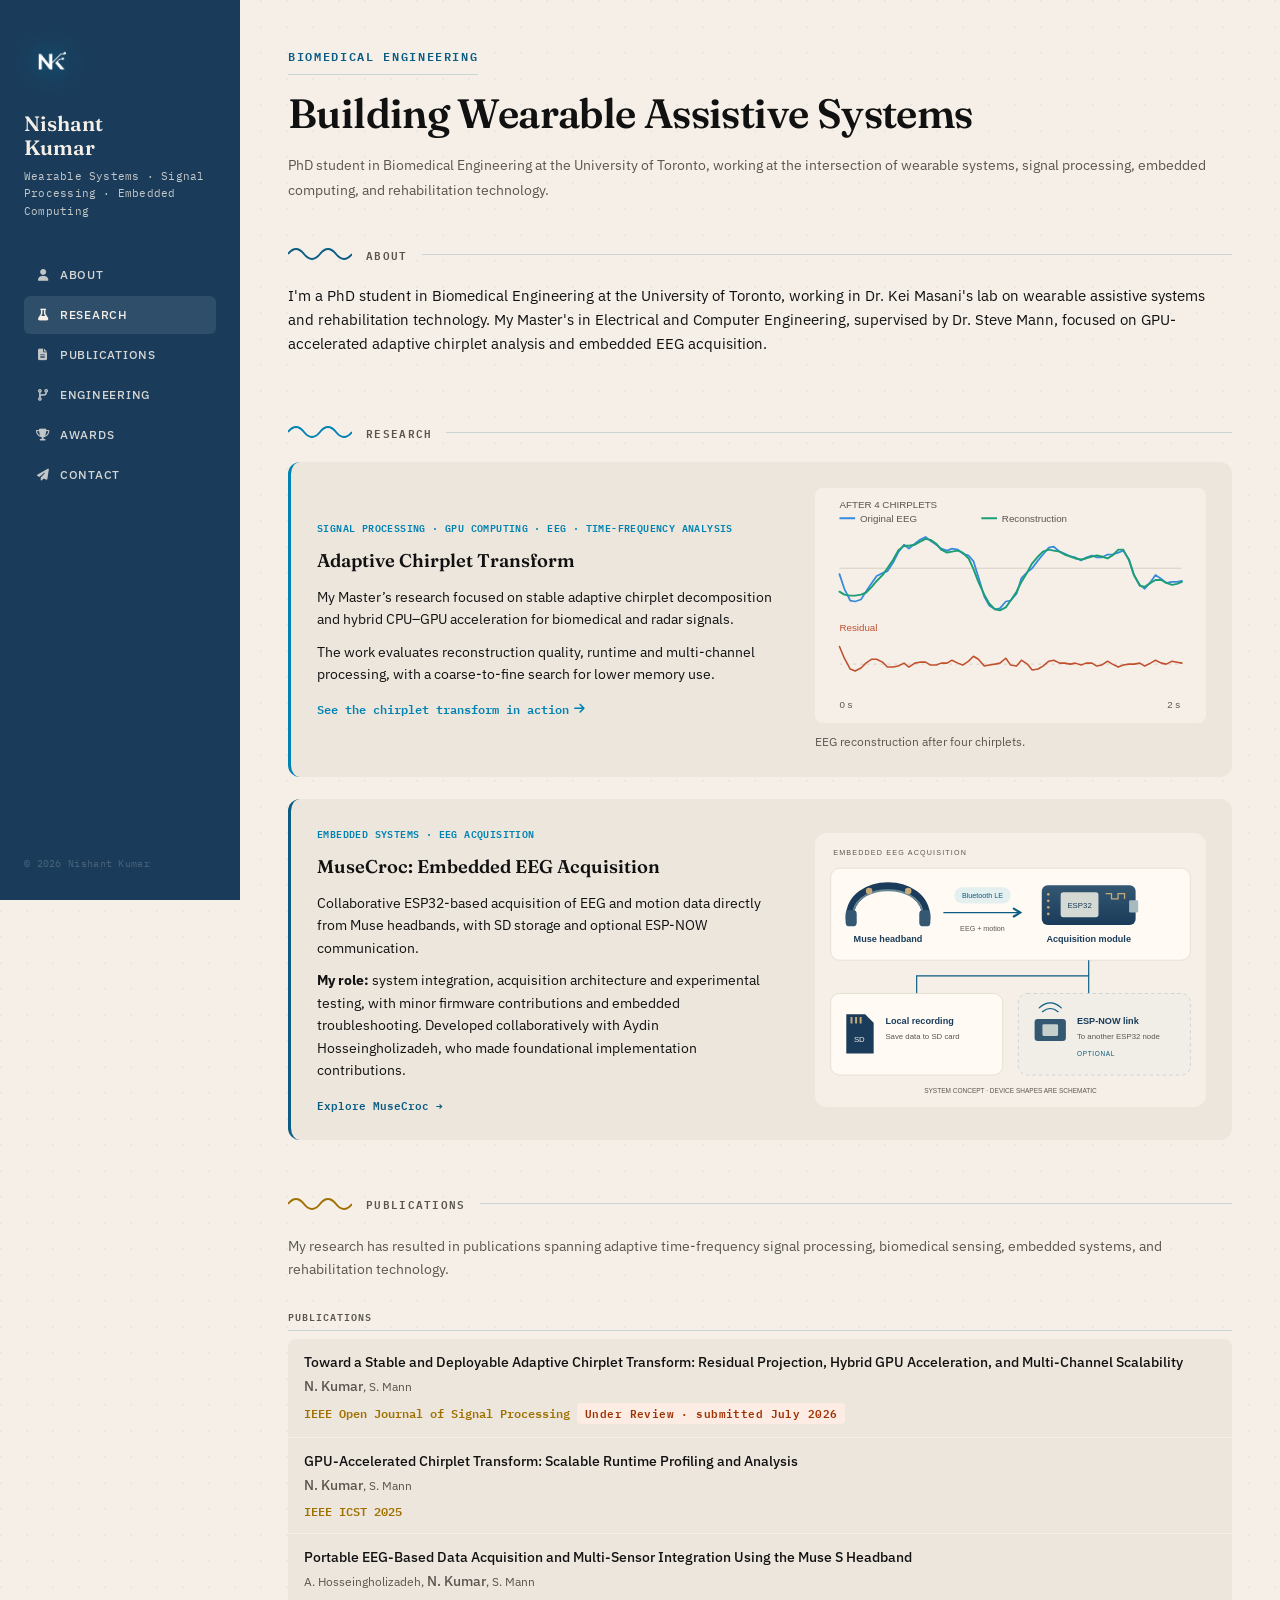
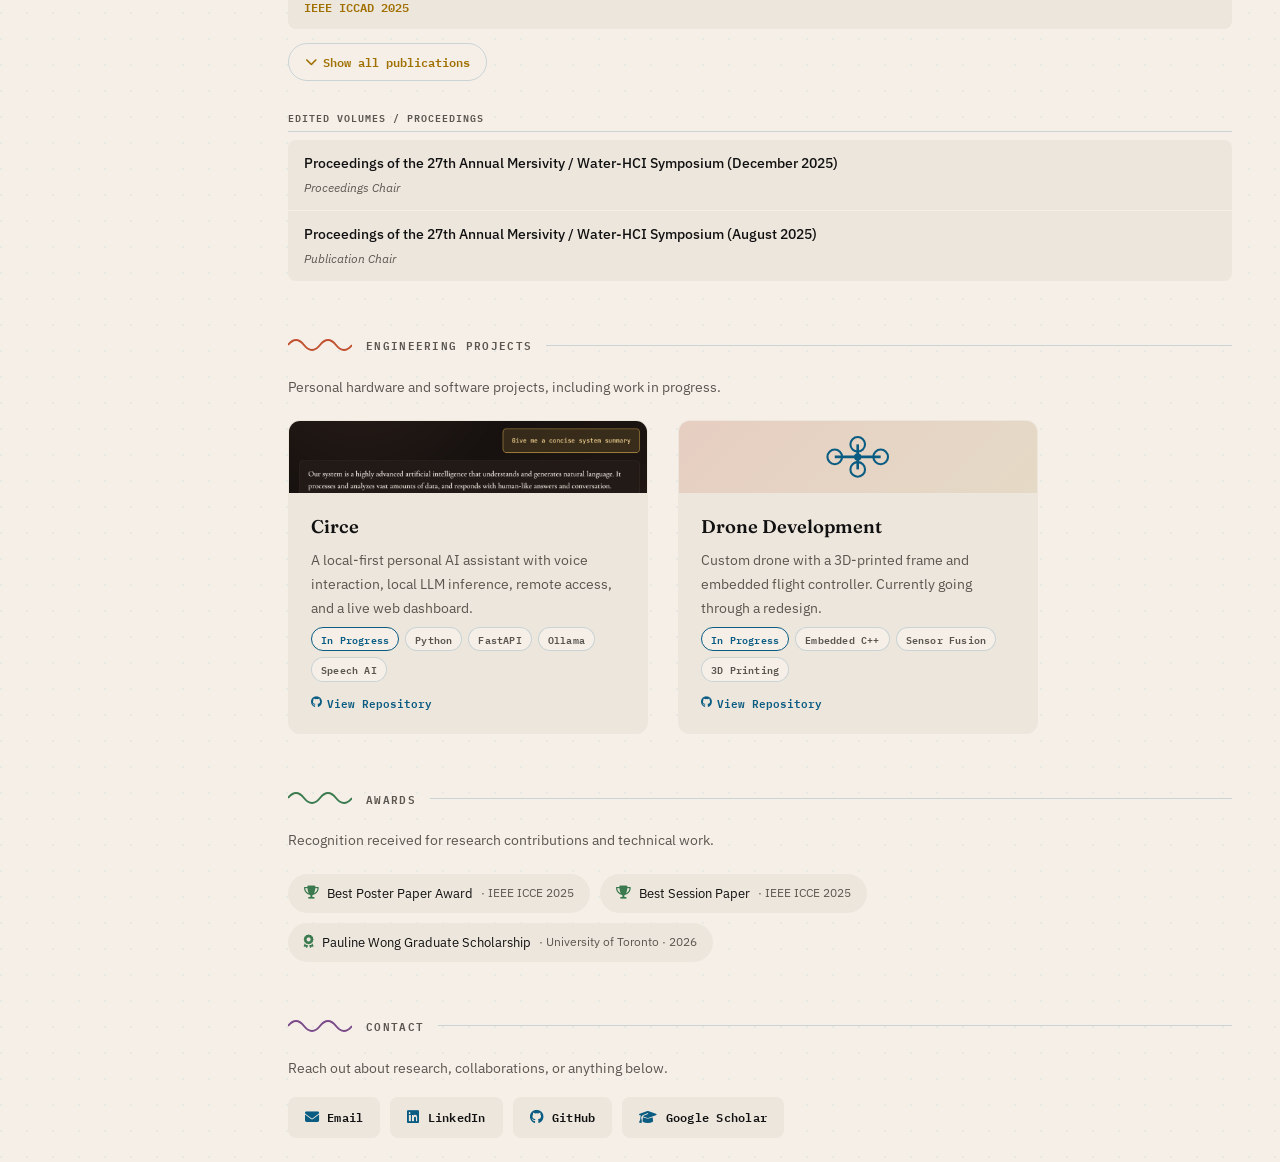
==== commit c4e2f131: "Adding Circe" ====
--- a/index.html
+++ b/index.html
@@ -444,6 +444,43 @@
             Personal hardware and software projects, including work in progress.
           </p>
           <div class="project-grid">
+            <div class="project-card">
+              <div class="project-thumb project-thumb-image">
+                <img
+                  src="images/circe.png"
+                  alt="Circe local AI assistant dashboard"
+                  loading="lazy"
+                />
+              </div>
+
+              <div class="project-body">
+                <h3>Circe</h3>
+
+                <p>
+                  A local-first personal AI assistant with voice interaction,
+                  local LLM inference, remote access, and a live web dashboard.
+                </p>
+
+                <div class="tag-list">
+                  <span class="tag tag-status">In Progress</span>
+                  <span class="tag">Python</span>
+                  <span class="tag">FastAPI</span>
+                  <span class="tag">Ollama</span>
+                  <span class="tag">Speech AI</span>
+                </div>
+
+                <div class="project-links-row">
+                  <a
+                    href="https://github.com/nishantkumar201/circe"
+                    target="_blank"
+                    rel="noopener noreferrer"
+                    class="project-link"
+                  >
+                    <i class="fab fa-github"></i> View Repository
+                  </a>
+                </div>
+              </div>
+            </div>
             <div class="project-card">
               <div class="project-thumb">
                 <svg viewbox="0 0 100 40" xmlns="http://www.w3.org/2000/svg">
--- a/style.css
+++ b/style.css
@@ -497,19 +497,13 @@
   justify-content: space-between;
 }
 
-/* PROJECTS — richer cards with thumbnail */
+/* PROJECTS */
+
 .project-grid {
   display: grid;
-  /* FIX: auto-fill reserved space for phantom empty columns when only one
-     card exists, leaving a large awkward gutter on wide screens.
-     auto-fit + justify-content:start collapses that space and left-aligns
-     the real cards; behavior converges to the same grid once more cards
-     are added. Capped max track width so cards don't stretch too wide
-     when there's only one or two. */
-  grid-template-columns: repeat(auto-fit, minmax(230px, 340px));
-  justify-content: start;
-  gap: 16px;
-  max-width: 100%;
+  grid-template-columns: repeat(2, minmax(0, 1fr));
+  gap: 20px;
+  max-width: 760px;
 }
 
 .project-card {
@@ -517,35 +511,68 @@
   border-radius: 12px;
   overflow: hidden;
   border: 1px solid transparent;
+
+  display: flex;
+  flex-direction: column;
+
   transition:
     border-color 0.2s,
     transform 0.2s;
 }
+
 .project-card:hover {
   border-color: var(--accent-coral);
   transform: translateY(-3px);
 }
+
+/* Shared thumbnail area */
 .project-thumb {
-  height: 88px;
+  height: 170px;
+  flex-shrink: 0;
+
   background: linear-gradient(
     135deg,
     rgba(193, 80, 46, 0.16),
     rgba(160, 112, 0, 0.1)
   );
+
   display: flex;
   align-items: center;
   justify-content: center;
 }
+
+/* Drone SVG */
 .project-thumb svg {
   width: 68%;
   height: 58%;
 }
+
+/* Screenshot thumbnails */
+.project-thumb-image {
+  aspect-ratio: 16 / 9;
+  height: auto;
+  overflow: hidden;
+}
+
+.project-thumb-image img {
+  width: 100%;
+  height: 100%;
+  object-fit: cover;
+  object-position: center;
+  display: block;
+}
+
 .project-body {
   padding: 16px 18px 18px;
+
   display: flex;
   flex-direction: column;
   gap: 8px;
-}
+
+  /* lets both cards stay equal-height */
+  flex: 1;
+}
+
 .project-card h3 {
   font-family: "IBM Plex Mono", monospace;
   font-size: 0.85rem;
@@ -553,16 +580,19 @@
   color: var(--text);
   line-height: 1.3;
 }
+
 .project-card p {
   font-size: 0.8rem;
   color: var(--text-muted);
   line-height: 1.55;
 }
+
 .tag-list {
   display: flex;
   flex-wrap: wrap;
   gap: 6px;
 }
+
 .tag {
   font-family: "IBM Plex Mono", monospace;
   font-size: 0.63rem;
@@ -574,10 +604,12 @@
   border-radius: 20px;
   border: 1px solid var(--border);
 }
+
 .tag-status {
   color: var(--primary);
   border-color: var(--primary);
 }
+
 .tag-status.tag-done {
   color: var(--green);
   border-color: var(--green);
@@ -587,19 +619,26 @@
   display: flex;
   gap: 14px;
   flex-wrap: wrap;
-  margin-top: 2px;
-}
+
+  /* keeps repository links aligned along the bottom */
+  margin-top: auto;
+  padding-top: 4px;
+}
+
 .project-link {
   display: inline-flex;
   align-items: center;
   gap: 5px;
+
   font-family: "IBM Plex Mono", monospace;
   font-size: 0.7rem;
   font-weight: 600;
   color: var(--primary);
   text-decoration: none;
+
   transition: color 0.15s;
 }
+
 .project-link:hover {
   color: var(--accent-coral);
 }
@@ -732,49 +771,170 @@
 }
 
 /* Refined portfolio layout */
-.main-content { max-width: 1160px; padding-inline: clamp(24px, 4vw, 48px); }
-.main-content section { padding-top: 30px; padding-bottom: 24px; }
-.hero { padding-top: 44px; }
-.hero-name { font-size: clamp(1.9rem, 3.2vw, 2.65rem); line-height: 1.18; max-width: 100%; }
-.about-text, .hero-tagline, .section-intro { max-width: 100%; }
-.hero-tagline { font-family: "IBM Plex Sans", sans-serif; }
-.research-card { display: grid; grid-template-columns: minmax(0, 1.2fr) minmax(0, 1fr); gap: 28px; align-items: center; padding: 26px; }
-.research-copy { min-width: 0; }
-.research-card .research-tags { font-size: .62rem; line-height: 1.7; }
-.research-card p { max-width: 100%; }
-.act-preview { display: block; min-width: 0; text-decoration: none; color: var(--text-muted); }
-.act-preview svg { display: block; width: 100%; background: var(--bg); border-radius: 8px; }
-.act-preview span { display: block; font-size: .76rem; line-height: 1.5; margin-top: 10px; }
-.act-preview:focus-visible { outline: 2px solid var(--primary); outline-offset: 5px; }
-.project-grid { display: grid; grid-template-columns: minmax(0, 1.35fr) minmax(0, 1fr); gap: 20px; align-items: stretch; }
-.eeg-card { grid-column: auto; border-top: 3px solid var(--primary); }
-.project-card { min-width: 0; }
-.project-card .project-body { padding: 22px; }
-.project-card .project-body h3 { font-family: "Fraunces", serif; font-size: 1.15rem; line-height: 1.35; }
-.project-card .project-body p { font-size: .9rem; line-height: 1.65; }
-.project-thumb { height: 72px; }
+.main-content {
+  max-width: 1160px;
+  padding-inline: clamp(24px, 4vw, 48px);
+}
+.main-content section {
+  padding-top: 30px;
+  padding-bottom: 24px;
+}
+.hero {
+  padding-top: 44px;
+}
+.hero-name {
+  font-size: clamp(1.9rem, 3.2vw, 2.65rem);
+  line-height: 1.18;
+  max-width: 100%;
+}
+.about-text,
+.hero-tagline,
+.section-intro {
+  max-width: 100%;
+}
+.hero-tagline {
+  font-family: "IBM Plex Sans", sans-serif;
+}
+.research-card {
+  display: grid;
+  grid-template-columns: minmax(0, 1.2fr) minmax(0, 1fr);
+  gap: 28px;
+  align-items: center;
+  padding: 26px;
+}
+.research-copy {
+  min-width: 0;
+}
+.research-card .research-tags {
+  font-size: 0.62rem;
+  line-height: 1.7;
+}
+.research-card p {
+  max-width: 100%;
+}
+.act-preview {
+  display: block;
+  min-width: 0;
+  text-decoration: none;
+  color: var(--text-muted);
+}
+.act-preview svg {
+  display: block;
+  width: 100%;
+  background: var(--bg);
+  border-radius: 8px;
+}
+.act-preview span {
+  display: block;
+  font-size: 0.76rem;
+  line-height: 1.5;
+  margin-top: 10px;
+}
+.act-preview:focus-visible {
+  outline: 2px solid var(--primary);
+  outline-offset: 5px;
+}
+.project-grid {
+  display: grid;
+  grid-template-columns: minmax(0, 1.35fr) minmax(0, 1fr);
+  gap: 20px;
+  align-items: stretch;
+}
+.eeg-card {
+  grid-column: auto;
+  border-top: 3px solid var(--primary);
+}
+.project-card {
+  min-width: 0;
+}
+.project-card .project-body {
+  padding: 22px;
+}
+.project-card .project-body h3 {
+  font-family: "Fraunces", serif;
+  font-size: 1.15rem;
+  line-height: 1.35;
+}
+.project-card .project-body p {
+  font-size: 0.9rem;
+  line-height: 1.65;
+}
+.project-thumb {
+  height: 72px;
+}
 @media (max-width: 1000px) {
- .research-card { grid-template-columns: 1fr; gap: 20px; }
- .act-preview { max-width: 520px; }
+  .research-card {
+    grid-template-columns: 1fr;
+    gap: 20px;
+  }
+  .act-preview {
+    max-width: 520px;
+  }
 }
 @media (max-width: 760px) {
- .project-grid { grid-template-columns: 1fr; }
- .research-card { padding: 22px; }
- .main-content { padding-inline: 24px; }
+  .project-grid {
+    grid-template-columns: 1fr;
+  }
+  .research-card {
+    padding: 22px;
+  }
+  .main-content {
+    padding-inline: 24px;
+  }
 }
 
 /* Text follows the full width of its containing column. */
-.about-text, .hero-tagline, .section-intro, .research-copy p, .project-body p { width: 100%; max-width: 100%; }
+.about-text,
+.hero-tagline,
+.section-intro,
+.research-copy p,
+.project-body p {
+  width: 100%;
+  max-width: 100%;
+}
 
 /* Research and independent engineering work */
-.muse-research-card { margin-top: 22px; border-left-color: var(--primary); }
-.muse-research-card .research-copy { padding: 0; }
-.muse-research-card .project-links-row { flex-wrap: wrap; gap: 14px; }
-.muse-concept { margin: 0; min-width: 0; background: var(--bg); border-radius: 8px; padding: 12px; }
-.muse-concept svg { width: 100%; display: block; }
-.muse-concept figcaption { font-size: .72rem; color: var(--text-muted); text-align: center; margin-top: 4px; }
-#projects .project-grid { grid-template-columns: repeat(auto-fit, minmax(min(100%, 260px), 1fr)); }
-#projects .project-card { max-width: 360px; }
-
-.muse-concept { padding: 0; background: transparent; }
-.muse-concept img { display: block; width: 100%; height: auto; }
+.muse-research-card {
+  margin-top: 22px;
+  border-left-color: var(--primary);
+}
+.muse-research-card .research-copy {
+  padding: 0;
+}
+.muse-research-card .project-links-row {
+  flex-wrap: wrap;
+  gap: 14px;
+}
+.muse-concept {
+  margin: 0;
+  min-width: 0;
+  background: var(--bg);
+  border-radius: 8px;
+  padding: 12px;
+}
+.muse-concept svg {
+  width: 100%;
+  display: block;
+}
+.muse-concept figcaption {
+  font-size: 0.72rem;
+  color: var(--text-muted);
+  text-align: center;
+  margin-top: 4px;
+}
+#projects .project-grid {
+  grid-template-columns: repeat(auto-fit, minmax(min(100%, 260px), 1fr));
+}
+#projects .project-card {
+  max-width: 360px;
+}
+
+.muse-concept {
+  padding: 0;
+  background: transparent;
+}
+.muse-concept img {
+  display: block;
+  width: 100%;
+  height: auto;
+}
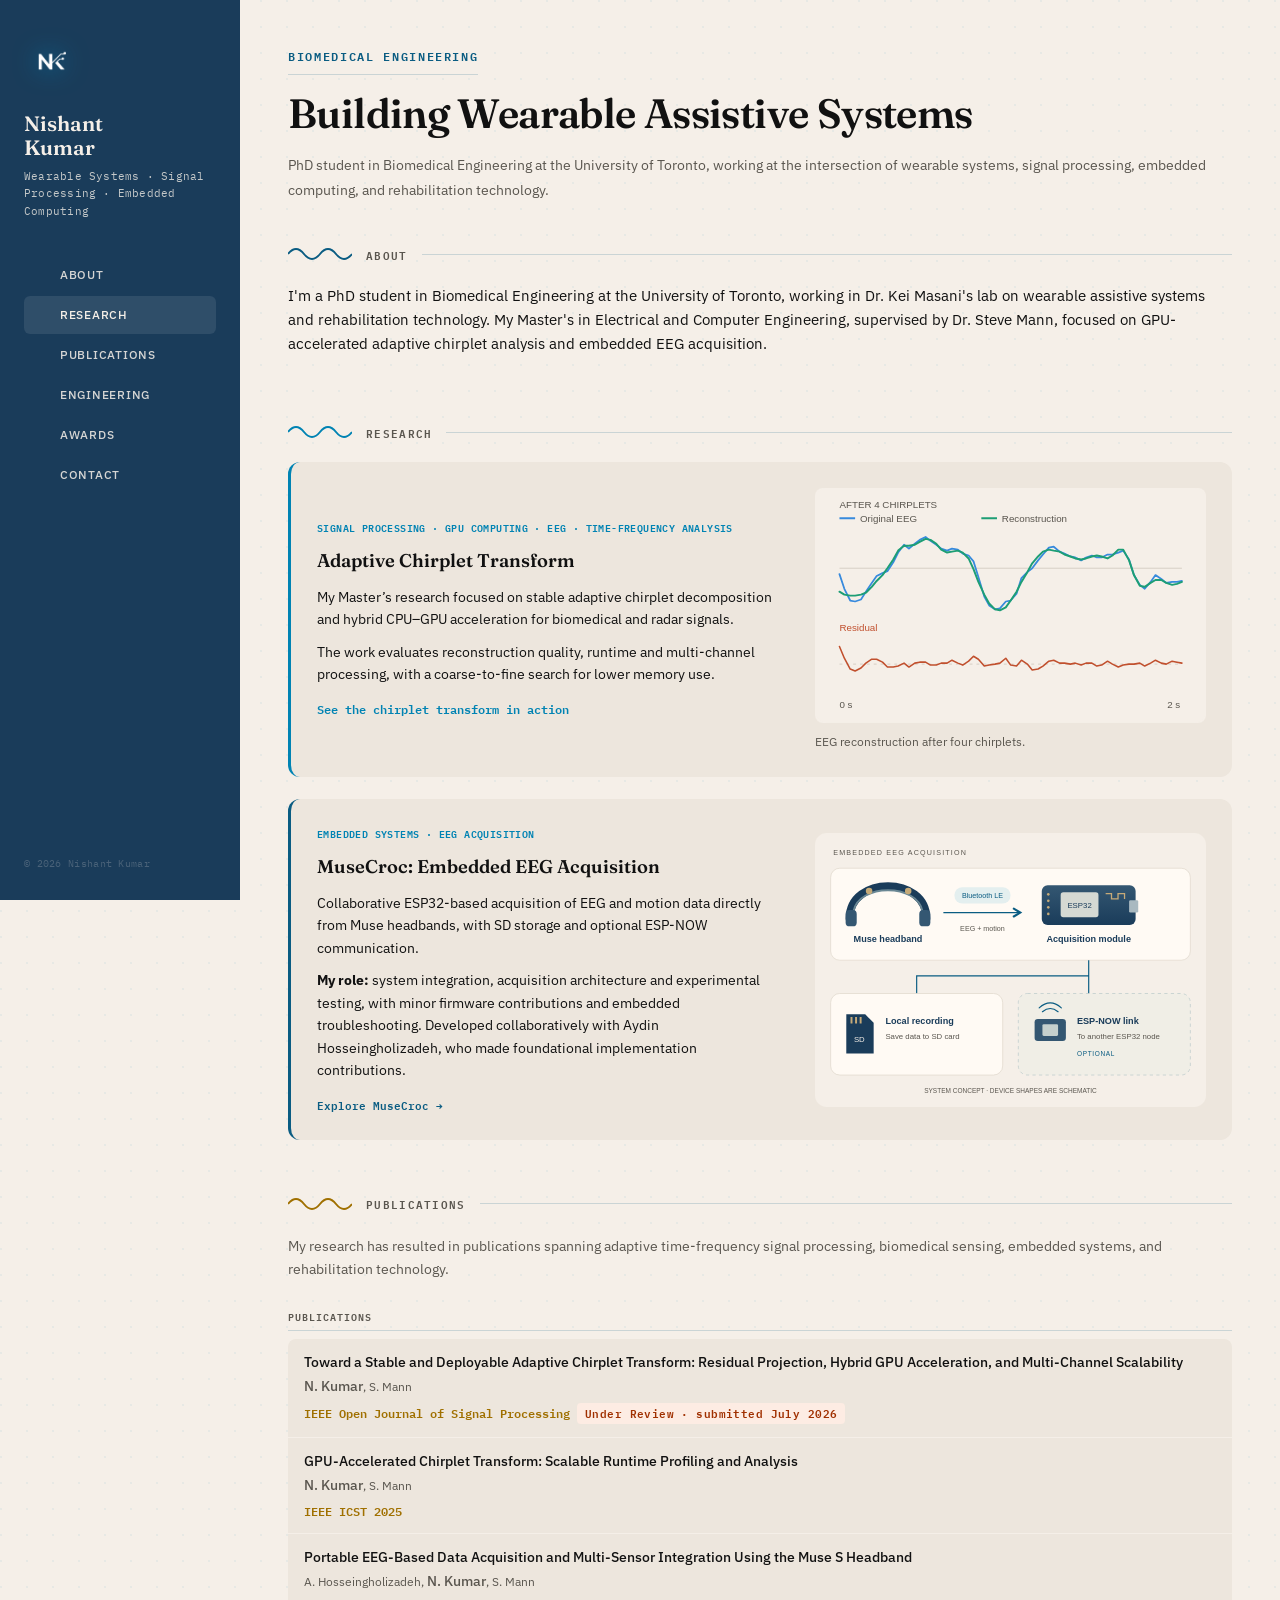
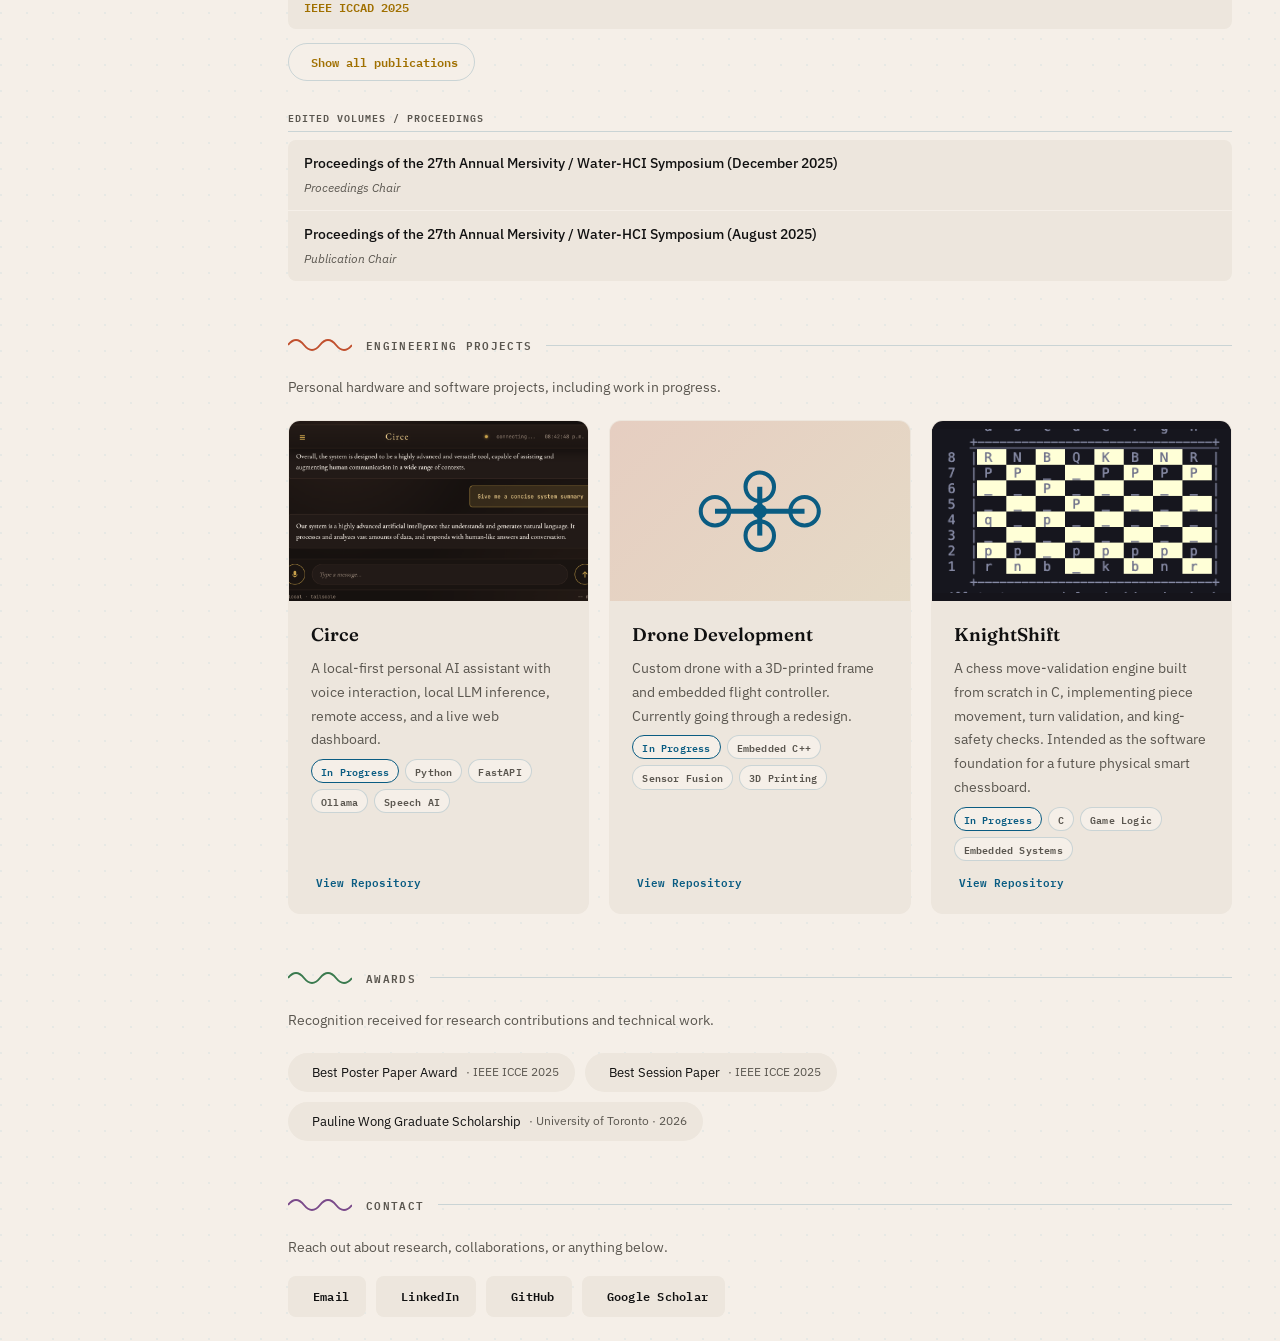
==== commit db519267: "Refactor CSS for improved readability and maintainability; reorganize variables, enhance layout styl" ====
--- a/index.html
+++ b/index.html
@@ -3,44 +3,62 @@
 <html lang="en">
   <head>
     <meta charset="utf-8" />
+
     <meta content="width=device-width, initial-scale=1" name="viewport" />
+
     <link
-      href="data:image/svg+xml,%3Csvg xmlns='http://www.w3.org/2000/svg' viewBox='0 0 100 100'%3E%3Crect width='100' height='100' rx='16' fill='%231a3c5a'/%3E%3Ctext x='50' y='68' font-family='Georgia,serif' font-weight='700' font-size='52' text-anchor='middle' fill='%23f6f0e9'%3ENK%3C/text%3E%3C/svg%3E"
+      href="data:image/svg+xml,%3Csvg xmlns='http\://www.w3.org/2000/svg' viewBox='0 0 100 100'%3E%3Crect width='100' height='100' rx='16' fill='%231a3c5a'/%3E%3Ctext x='50' y='68' font-family='Georgia,serif' font-weight='700' font-size='52' text-anchor='middle' fill='%23f6f0e9'%3ENK%3C/text%3E%3C/svg%3E"
       rel="icon"
       type="image/svg+xml"
     />
+
     <title>Nishant Kumar</title>
-    <link href="https://fonts.googleapis.com" rel="preconnect" />
-    <link crossorigin="" href="https://fonts.gstatic.com" rel="preconnect" />
+
+    <link href="https\://fonts.googleapis.com" rel="preconnect" />
+
+    <link crossorigin="" href="https\://fonts.gstatic.com" rel="preconnect" />
+
     <link
-      href="https://fonts.googleapis.com/css2?family=Fraunces:opsz,wght@9..144,500;9..144,600&amp;family=IBM+Plex+Mono:wght@400;500;600&amp;family=IBM+Plex+Sans:wght@300;400;500;600&amp;display=swap"
+      href="https\://fonts.googleapis.com/css2?family=Fraunces:opsz,wght@9..144,500;9..144,600&family=IBM+Plex+Mono:wght@400;500;600&family=IBM+Plex+Sans:wght@300;400;500;600&display=swap"
       rel="stylesheet"
     />
+
     <link
-      href="https://cdnjs.cloudflare.com/ajax/libs/font-awesome/6.5.0/css/all.min.css"
+      href="https\://cdnjs.cloudflare.com/ajax/libs/font-awesome/6.5.0/css/all.min.css"
       rel="stylesheet"
     />
+
     <link href="style.css" rel="stylesheet" />
   </head>
+
   <body>
     <div class="site-wrapper">
       <!-- Sidebar -->
       <aside class="sidebar">
         <img alt="NK Logo" class="sidebar-logo" src="Logo.png" />
+
         <div class="sidebar-name">Nishant<br />Kumar</div>
+
         <div class="sidebar-tagline">
           Wearable Systems · Signal Processing · Embedded Computing
         </div>
+
         <nav class="sidebar-nav">
           <a href="#about"><i class="fas fa-user"></i> About</a>
+
           <a href="#research"><i class="fas fa-flask"></i> Research</a>
+
           <a href="#publications"
             ><i class="fas fa-file-alt"></i> Publications</a
           >
+
           <a href="#projects"><i class="fas fa-code-branch"></i> Engineering</a>
+
           <a href="#awards"><i class="fas fa-trophy"></i> Awards</a>
+
           <a href="#contact"><i class="fas fa-paper-plane"></i> Contact</a>
         </nav>
+
         <div class="sidebar-footer">© 2026 Nishant Kumar</div>
       </aside>
       <!-- Main Content -->
@@ -48,7 +66,9 @@
         <!-- Hero -->
         <div class="hero">
           <div class="hero-eyebrow">Biomedical Engineering</div>
+
           <h1 class="hero-name">Building Wearable Assistive Systems</h1>
+
           <p class="hero-tagline">
             PhD student in Biomedical Engineering at the University of Toronto,
             working at the intersection of wearable systems, signal processing,
@@ -66,8 +86,10 @@
                 stroke-width="2"
               ></path>
             </svg>
+
             About
           </h2>
+
           <div class="about-text">
             <p>
               I'm a PhD student in Biomedical Engineering at the University of
@@ -90,37 +112,45 @@
                 stroke-width="2"
               ></path>
             </svg>
+
             Research
           </h2>
+
           <div class="research-card">
             <div class="research-copy">
               <div class="research-tags">
                 Signal Processing · GPU Computing · EEG · Time-Frequency
                 Analysis
               </div>
+
               <h3>Adaptive Chirplet Transform</h3>
+
               <p>
                 My Master’s research focused on stable adaptive chirplet
                 decomposition and hybrid CPU–GPU acceleration for biomedical and
                 radar signals.
               </p>
+
               <p>
                 The work evaluates reconstruction quality, runtime and
                 multi-channel processing, with a coarse-to-fine search for lower
                 memory use.
               </p>
+
               <a class="research-link" href="research/chirplet-transform.html">
                 See the chirplet transform in action
+
                 <i class="fas fa-arrow-right"></i>
               </a>
             </div>
+
             <a
               class="act-preview"
               href="research/chirplet-transform.html"
               aria-label="Watch the ACT decomposition of EEG"
             >
               <svg
-                xmlns="http://www.w3.org/2000/svg"
+                xmlns="http\://www.w3.org/2000/svg"
                 viewBox="0 0 400 240"
                 role="img"
                 aria-labelledby="act-preview-title"
@@ -139,18 +169,23 @@
                   <text x="25" y="20">AFTER 4 CHIRPLETS</text>
 
                   <path d="M25 31h16" stroke="#378add" stroke-width="2" />
+
                   <text x="46" y="35">Original EEG</text>
 
                   <path d="M170 31h16" stroke="#1d9e75" stroke-width="2" />
+
                   <text x="191" y="35">Reconstruction</text>
 
                   <text x="25" y="146" fill="#c1502e">Residual</text>
+
                   <text x="25" y="225">0 s</text>
+
                   <text x="360" y="225">2 s</text>
                 </g>
 
                 <g stroke="#d5cec4" stroke-width="1">
                   <path d="M25 82H375" />
+
                   <path d="M25 180H375" stroke-dasharray="3 4" />
                 </g>
 
@@ -179,18 +214,20 @@
             </a>
           </div>
           <!-- End ACT research card -->
-
           <article class="research-card muse-research-card">
             <div class="research-copy">
               <div class="research-tags">
                 Embedded Systems · EEG Acquisition
               </div>
+
               <h3>MuseCroc: Embedded EEG Acquisition</h3>
+
               <p>
                 Collaborative ESP32-based acquisition of EEG and motion data
                 directly from Muse headbands, with SD storage and optional
                 ESP-NOW communication.
               </p>
+
               <p>
                 <strong>My role:</strong> system integration, acquisition
                 architecture and experimental testing, with minor firmware
@@ -198,12 +235,14 @@
                 collaboratively with Aydin Hosseingholizadeh, who made
                 foundational implementation contributions.
               </p>
+
               <div class="project-links-row">
                 <a class="project-link" href="research/musecroc.html">
                   Explore MuseCroc →
                 </a>
               </div>
             </div>
+
             <figure class="muse-concept">
               <img
                 alt="MuseCroc concept: Muse headband sends EEG and motion data over Bluetooth LE to an ESP32 module, with SD storage and optional ESP-NOW communication."
@@ -226,20 +265,24 @@
                 stroke-width="2"
               ></path>
             </svg>
+
             Publications
           </h2>
+
           <p class="section-intro">
             My research has resulted in publications spanning adaptive
             time-frequency signal processing, biomedical sensing, embedded
             systems, and rehabilitation technology.
           </p>
+
           <div class="pub-group-label" id="pub-journal">Publications</div>
+
           <ul class="pub-list" id="pub-main-list">
             <li data-order="1" data-pinned="1" style="order: 1">
               <strong>
                 <a
                   class="pub-title-link"
-                  href="https://arxiv.org/abs/2607.16629"
+                  href="https\://arxiv.org/abs/2607.16629"
                   rel="noopener noreferrer"
                   target="_blank"
                   >Toward a Stable and Deployable Adaptive Chirplet Transform:
@@ -247,183 +290,218 @@
                   Multi-Channel Scalability</a
                 >
               </strong>
+
               <span class="pub-authors"
                 ><strong>N. Kumar</strong>, S. Mann</span
               >
+
               <div class="pub-meta">
                 <span class="venue"
                   >IEEE Open Journal of Signal Processing</span
                 >
+
                 <span class="status-badge"
                   >Under Review · submitted July 2026</span
                 >
               </div>
             </li>
+
             <li data-order="5" data-pinned="3" style="order: 3">
               <strong>
                 <a
                   class="pub-title-link"
-                  href="https://ieeexplore.ieee.org/abstract/document/11099439"
+                  href="https\://ieeexplore.ieee.org/abstract/document/11099439"
                   rel="noopener noreferrer"
                   target="_blank"
                   >Portable EEG-Based Data Acquisition and Multi-Sensor
                   Integration Using the Muse S Headband</a
                 >
               </strong>
+
               <span class="pub-authors"
                 >A. Hosseingholizadeh, <strong>N. Kumar</strong>, S. Mann</span
               >
+
               <div class="pub-meta">
                 <span class="venue">IEEE ICCAD 2025</span>
               </div>
             </li>
+
             <li class="pub-extra" data-order="3" style="display: none">
               <strong>
                 <a
                   class="pub-title-link"
-                  href="https://ieeexplore.ieee.org/document/11454332"
+                  href="https\://ieeexplore.ieee.org/document/11454332"
                   rel="noopener noreferrer"
                   target="_blank"
                   >Adaptive Chirplet Transform-Based Neural Network for Seizure
                   State Detection</a
                 >
               </strong>
+
               <span class="pub-authors"
                 >R. Jeong, <strong>N. Kumar</strong>, S. Mann</span
               >
+
               <div class="pub-meta">
                 <span class="venue">IEEE ICAIIC 2025</span>
               </div>
             </li>
+
             <li data-order="4" data-pinned="2" style="order: 2">
               <strong>
                 <a
                   class="pub-title-link"
-                  href="https://ieeexplore.ieee.org/document/11512436/"
+                  href="https\://ieeexplore.ieee.org/document/11512436/"
                   rel="noopener noreferrer"
                   target="_blank"
                   >GPU-Accelerated Chirplet Transform: Scalable Runtime
                   Profiling and Analysis</a
                 >
               </strong>
+
               <span class="pub-authors"
                 ><strong>N. Kumar</strong>, S. Mann</span
               >
+
               <div class="pub-meta">
                 <span class="venue">IEEE ICST 2025</span>
               </div>
             </li>
+
             <li class="pub-extra" data-order="6" style="display: none">
               <strong>
                 <a
                   class="pub-title-link"
-                  href="https://ieeexplore.ieee.org/abstract/document/11155738"
+                  href="https\://ieeexplore.ieee.org/abstract/document/11155738"
                   rel="noopener noreferrer"
                   target="_blank"
                   >MoBorg: Mobility as Cyborg Prosthesis for “Being a Ball”</a
                 >
               </strong>
+
               <span class="pub-authors"
                 >S. Mann, A. Hosseingholizadeh, A.S. Aksu, D. Tzanetakis,
+
                 <strong>N. Kumar</strong></span
               >
+
               <div class="pub-meta">
                 <span class="venue">IEEE GEM 2025</span>
               </div>
             </li>
+
             <li class="pub-extra" data-order="7" style="display: none">
               <strong>
                 <a
                   class="pub-title-link"
-                  href="https://ieeexplore.ieee.org/document/10929845"
+                  href="https\://ieeexplore.ieee.org/document/10929845"
                   rel="noopener noreferrer"
                   target="_blank"
                   >Adaptive Chirplet Transform-Based Sleep State Detection</a
                 >
               </strong>
+
               <span class="pub-authors"
                 >S. Mann, <strong>N. Kumar</strong>, J.P. Bicalho, M. Sibai, C.
                 Leaver-Preya</span
               >
+
               <div class="pub-meta">
                 <span class="venue">IEEE ICCE 2025</span>
+
                 <span class="award-badge"
                   ><i class="fas fa-award"></i> Best Poster Paper Award</span
                 >
               </div>
             </li>
+
             <li class="pub-extra" data-order="8" style="display: none">
               <strong>
                 <a
                   class="pub-title-link"
-                  href="https://ieeexplore.ieee.org/document/10930079/"
+                  href="https\://ieeexplore.ieee.org/document/10930079/"
                   rel="noopener noreferrer"
                   target="_blank"
                   >Smart Rollator Walker for Enhanced Mobility</a
                 >
               </strong>
+
               <span class="pub-authors"
                 >S. Mann, A. Hosseingholizadeh, M. Isiksalan, A. Jiao,
+
                 <strong>N. Kumar</strong>, C. Mann</span
               >
+
               <div class="pub-meta">
                 <span class="venue">IEEE ICCE 2025</span>
+
                 <span class="award-badge"
                   ><i class="fas fa-award"></i> Best Session Paper</span
                 >
               </div>
             </li>
+
             <li class="pub-extra" data-order="9" style="display: none">
               <strong>
                 <a
                   class="pub-title-link"
-                  href="http://wearcam.org/XRwaterball_for_spinal_rehab_3698388.3699623.pdf"
+                  href="http\://wearcam.org/XRwaterball_for_spinal_rehab_3698388.3699623.pdf"
                   rel="noopener noreferrer"
                   target="_blank"
                   >XR Waterball for Spinal Rehabilitation</a
                 >
               </strong>
+
               <span class="pub-authors"
                 >S. Mann, A. Hosseingholizadeh, <strong>N. Kumar</strong>, A.
                 Jiao, C. Leaver-Preya</span
               >
+
               <div class="pub-meta">
                 <span class="venue">HumanSys 2024</span>
               </div>
             </li>
           </ul>
+
           <button class="pub-show-more" id="pub-toggle-btn">
             <i class="fas fa-chevron-down"></i>
+
             <span>Show all publications</span>
           </button>
+
           <div class="pub-group-label" id="pub-proceedings">
             Edited Volumes / Proceedings
           </div>
+
           <ul class="pub-list" id="pub-proc-list">
             <li>
               <strong>
                 <a
                   class="pub-title-link"
-                  href="https://zenodo.org/records/18042961"
+                  href="https\://zenodo.org/records/18042961"
                   rel="noopener noreferrer"
                   target="_blank"
                   >Proceedings of the 27th Annual Mersivity / Water-HCI
                   Symposium (December 2025)</a
                 >
               </strong>
+
               <span class="pub-authors"><em>Proceedings Chair</em></span>
             </li>
+
             <li>
               <strong>
                 <a
                   class="pub-title-link"
-                  href="https://doi.org/10.5281/zenodo.16973160"
+                  href="https\://doi.org/10.5281/zenodo.16973160"
                   rel="noopener noreferrer"
                   target="_blank"
                   >Proceedings of the 27th Annual Mersivity / Water-HCI
                   Symposium (August 2025)</a
                 >
               </strong>
+
               <span class="pub-authors"><em>Publication Chair</em></span>
             </li>
           </ul>
@@ -440,9 +518,11 @@
               ></path></svg
             >Engineering Projects
           </h2>
+
           <p class="section-intro">
             Personal hardware and software projects, including work in progress.
           </p>
+
           <div class="project-grid">
             <div class="project-card">
               <div class="project-thumb project-thumb-image">
@@ -463,15 +543,19 @@
 
                 <div class="tag-list">
                   <span class="tag tag-status">In Progress</span>
+
                   <span class="tag">Python</span>
+
                   <span class="tag">FastAPI</span>
+
                   <span class="tag">Ollama</span>
+
                   <span class="tag">Speech AI</span>
                 </div>
 
                 <div class="project-links-row">
                   <a
-                    href="https://github.com/nishantkumar201/circe"
+                    href="https\://github.com/nishantkumar201/circe"
                     target="_blank"
                     rel="noopener noreferrer"
                     class="project-link"
@@ -481,9 +565,10 @@
                 </div>
               </div>
             </div>
+
             <div class="project-card">
               <div class="project-thumb">
-                <svg viewbox="0 0 100 40" xmlns="http://www.w3.org/2000/svg">
+                <svg viewbox="0 0 100 40" xmlns="http\://www.w3.org/2000/svg">
                   <line
                     stroke="var(--primary)"
                     stroke-width="2.5"
@@ -492,6 +577,7 @@
                     y1="20"
                     y2="20"
                   ></line>
+
                   <line
                     stroke="var(--primary)"
                     stroke-width="2.5"
@@ -500,6 +586,7 @@
                     y1="8"
                     y2="32"
                   ></line>
+
                   <circle
                     cx="28"
                     cy="20"
@@ -508,6 +595,7 @@
                     stroke="var(--primary)"
                     stroke-width="2"
                   ></circle>
+
                   <circle
                     cx="72"
                     cy="20"
@@ -516,6 +604,7 @@
                     stroke="var(--primary)"
                     stroke-width="2"
                   ></circle>
+
                   <circle
                     cx="50"
                     cy="8"
@@ -524,6 +613,7 @@
                     stroke="var(--primary)"
                     stroke-width="2"
                   ></circle>
+
                   <circle
                     cx="50"
                     cy="32"
@@ -532,6 +622,7 @@
                     stroke="var(--primary)"
                     stroke-width="2"
                   ></circle>
+
                   <circle
                     cx="50"
                     cy="20"
@@ -540,26 +631,69 @@
                   ></circle>
                 </svg>
               </div>
+
               <div class="project-body">
                 <h3>Drone Development</h3>
+
                 <p>
                   Custom drone with a 3D-printed frame and embedded flight
                   controller. Currently going through a redesign.
                 </p>
+
                 <div class="tag-list">
                   <span class="tag tag-status">In Progress</span>
+
                   <span class="tag">Embedded C++</span>
+
                   <span class="tag">Sensor Fusion</span>
+
                   <span class="tag">3D Printing</span>
                 </div>
+
                 <div class="project-links-row">
                   <a
                     class="project-link"
-                    href="https://github.com/JaiWillems/nj-sandbox"
+                    href="https\://github.com/JaiWillems/nj-sandbox"
                     rel="noopener noreferrer"
                     target="_blank"
                     ><i class="fab fa-github"></i> View Repository</a
                   >
+                </div>
+              </div>
+            </div>
+
+            <div class="project-card">
+              <div class="project-thumb project-thumb-image knightshift-thumb">
+                <img
+                  src="images/knightshift.png"
+                  alt="KnightShift terminal chess interface (image coming soon)"
+                  loading="lazy"
+                  onerror="this.style.display = 'none'"
+                />
+              </div>
+              <div class="project-body">
+                <h3>KnightShift</h3>
+                <p>
+                  A chess move-validation engine built from scratch in C,
+                  implementing piece movement, turn validation, and king-safety
+                  checks. Intended as the software foundation for a future
+                  physical smart chessboard.
+                </p>
+                <div class="tag-list">
+                  <span class="tag tag-status">In Progress</span>
+                  <span class="tag">C</span>
+                  <span class="tag">Game Logic</span>
+                  <span class="tag">Embedded Systems</span>
+                </div>
+                <div class="project-links-row">
+                  <a
+                    href="https://github.com/nishantkumar201/knightshift"
+                    target="_blank"
+                    rel="noopener noreferrer"
+                    class="project-link"
+                  >
+                    <i class="fab fa-github"></i> View Repository
+                  </a>
                 </div>
               </div>
             </div>
@@ -576,22 +710,30 @@
                 stroke-width="2"
               ></path>
             </svg>
+
             Awards
           </h2>
+
           <p class="section-intro">
             Recognition received for research contributions and technical work.
           </p>
+
           <div class="award-row">
             <div class="award-pill">
               <i class="fas fa-trophy"></i> Best Poster Paper Award
+
               <span class="award-venue">· IEEE ICCE 2025</span>
             </div>
+
             <div class="award-pill">
               <i class="fas fa-trophy"></i> Best Session Paper
+
               <span class="award-venue">· IEEE ICCE 2025</span>
             </div>
+
             <div class="award-pill">
               <i class="fas fa-award"></i> Pauline Wong Graduate Scholarship
+
               <span class="award-venue">· University of Toronto · 2026</span>
             </div>
           </div>
@@ -607,122 +749,166 @@
                 stroke-width="2"
               ></path>
             </svg>
+
             Contact
           </h2>
+
           <p class="contact-intro">
             Reach out about research, collaborations, or anything below.
           </p>
+
           <div class="contact-grid">
             <a class="contact-card" href="#" id="email-link">
               <i class="fas fa-envelope"></i>
+
               <span>Email</span>
             </a>
+
             <a
               class="contact-card"
-              href="https://www.linkedin.com/in/nishant-kumar-091428168"
+              href="https\://www.linkedin.com/in/nishant-kumar-091428168"
               rel="noopener noreferrer"
               target="_blank"
             >
               <i class="fab fa-linkedin"></i>
+
               <span>LinkedIn</span>
             </a>
+
             <a
               class="contact-card"
-              href="https://github.com/nishantkumar201"
+              href="https\://github.com/nishantkumar201"
               rel="noopener noreferrer"
               target="_blank"
             >
               <i class="fab fa-github"></i>
+
               <span>GitHub</span>
             </a>
+
             <a
               class="contact-card"
-              href="https://scholar.google.com/citations?user=TtBpot4AAAAJ&amp;hl=en"
+              href="https\://scholar.google.com/citations?user=TtBpot4AAAAJ&hl=en"
               rel="noopener noreferrer"
               target="_blank"
             >
               <i class="fas fa-graduation-cap"></i>
+
               <span>Google Scholar</span>
             </a>
           </div>
         </section>
       </main>
     </div>
-    <!-- /.site-wrapper -->
-    <!-- Footer (hidden — copyright in sidebar) -->
+    <!-- /.site-wrapper --><!-- Footer (hidden — copyright in sidebar) -->
     <footer><p>© 2026 Nishant Kumar</p></footer>
     <!-- Email Obfuscation + Active Nav + Wave Animations -->
     <script>
       const parts = [
         "nishant",
+
         ".",
+
         "kumar",
+
         "@",
+
         "mail",
+
         ".",
+
         "utoronto",
+
         ".",
+
         "ca",
       ];
+
       const email = parts.join("");
+
       document.addEventListener("DOMContentLoaded", () => {
         const link = document.getElementById("email-link");
+
         link.href = "mailto:" + email;
+
         // Note: link text intentionally stays "Email" (not the raw address) —
+
         // avoids exposing a scrapeable plaintext email in the visible link text.
 
         // Active nav highlight on scroll — trigger when a section crosses
+
         // the vertical middle of the viewport, not by % visible (which broke
+
         // for long sections like Publications that were always >30% visible)
+
         const sections = document.querySelectorAll("section[id]");
+
         const navLinks = document.querySelectorAll(".sidebar-nav a");
+
         const navObserver = new IntersectionObserver(
           (entries) => {
             entries.forEach((e) => {
               if (e.isIntersecting) {
                 navLinks.forEach((a) => a.classList.remove("active"));
+
                 const active = document.querySelector(
                   `.sidebar-nav a[href="#${e.target.id}"]`,
                 );
+
                 if (active) active.classList.add("active");
               }
             });
           },
+
           { rootMargin: "-45% 0px -45% 0px", threshold: 0 },
         );
+
         sections.forEach((s) => navObserver.observe(s));
 
         // Publications: expand/collapse with a FLIP slide animation, so
+
         // pinned items (e.g. ICCAD/ICAIIC) visibly move into their true
+
         // chronological position instead of new items just appending below.
+
         const pubToggleBtn = document.getElementById("pub-toggle-btn");
+
         const pubMainList = document.getElementById("pub-main-list");
 
         function updatePubEdgeRadius() {
           const visible = Array.from(pubMainList.querySelectorAll("li")).filter(
             (li) => li.style.display !== "none",
           );
+
           visible.sort(
             (a, b) => parseFloat(a.style.order) - parseFloat(b.style.order),
           );
+
           pubMainList
+
             .querySelectorAll("li")
+
             .forEach((li) =>
               li.classList.remove("pub-visual-first", "pub-visual-last"),
             );
+
           if (visible.length) {
             visible[0].classList.add("pub-visual-first");
+
             visible[visible.length - 1].classList.add("pub-visual-last");
           }
         }
 
         if (pubToggleBtn && pubMainList) {
           updatePubEdgeRadius();
+
           let expanded = false;
 
           pubToggleBtn.addEventListener("click", () => {
             const items = Array.from(pubMainList.querySelectorAll("li"));
+
             const firstRects = new Map();
+
             items.forEach((li) => {
               if (li.style.display !== "none") {
                 firstRects.set(li, li.getBoundingClientRect());
@@ -733,16 +919,21 @@
 
             if (expanded) {
               // Reveal the extras and let every item settle into its true
+
               // chronological order.
+
               items.forEach((li) => {
                 if (li.classList.contains("pub-extra")) {
                   li.style.display = "";
+
                   li.style.opacity = "0";
                 }
+
                 li.style.order = li.dataset.order;
               });
             } else {
               // Collapse back to the pinned 3, restoring original order.
+
               items.forEach((li) => {
                 if (li.classList.contains("pub-extra")) {
                   li.style.display = "none";
@@ -755,23 +946,35 @@
             updatePubEdgeRadius();
 
             // FLIP: measure new positions, offset back to the old ones,
+
             // then animate to zero so everything visibly slides.
+
             requestAnimationFrame(() => {
               items.forEach((li) => {
                 if (li.style.display === "none") return;
+
                 const last = li.getBoundingClientRect();
+
                 const first = firstRects.get(li);
+
                 const deltaY = first ? first.top - last.top : 12;
+
                 li.style.transition = "none";
+
                 li.style.transform = `translateY(${deltaY}px)`;
+
                 if (!first) li.style.opacity = "0";
               });
+
               requestAnimationFrame(() => {
                 items.forEach((li) => {
                   if (li.style.display === "none") return;
+
                   li.style.transition =
                     "transform 0.45s ease, opacity 0.45s ease";
+
                   li.style.transform = "translateY(0)";
+
                   li.style.opacity = "1";
                 });
               });
@@ -780,6 +983,7 @@
             pubToggleBtn.querySelector("span").textContent = expanded
               ? "Show fewer publications"
               : "Show all publications";
+
             pubToggleBtn.querySelector("i").className = expanded
               ? "fas fa-chevron-up"
               : "fas fa-chevron-down";
@@ -787,18 +991,23 @@
         }
 
         // Section divider waves: draw in once, on scroll into view
+
         const wavePaths = document.querySelectorAll("h2 svg .wave-path");
+
         const waveObserver = new IntersectionObserver(
           (entries) => {
             entries.forEach((entry) => {
               if (entry.isIntersecting) {
                 entry.target.classList.add("in-view");
+
                 waveObserver.unobserve(entry.target);
               }
             });
           },
+
           { threshold: 0.6 },
         );
+
         wavePaths.forEach((p) => waveObserver.observe(p));
       });
     </script>
--- a/style.css
+++ b/style.css
@@ -1,24 +1,40 @@
 @import url("https://fonts.googleapis.com/css2?family=Fraunces:opsz,wght@9..144,500;9..144,600&family=IBM+Plex+Mono:wght@400;500;600&family=IBM+Plex+Sans:wght@300;400;500;600&display=swap");
 
-/* VARIABLES */
 :root {
   --bg: #f5efe8;
+
   --text: #111111;
+
   --text-muted: #5a564f;
-  --primary: #0a5c82; /* about / hero wave */
-  --accent: #0083b3; /* research */
-  --accent-gold: #a07000; /* publications */
-  --accent-coral: #c1502e; /* projects */
-  --accent-green: #3a7a4e; /* awards */
-  --accent-plum: #7a4a8a; /* contact */
+
+  --primary: #0a5c82;
+
+  --accent: #0083b3;
+
+  --accent-gold: #a07000;
+
+  --accent-coral: #c1502e;
+
+  --accent-green: #3a7a4e;
+
+  --accent-plum: #7a4a8a;
+
   --accent-faint: rgba(0, 131, 179, 0.06);
+
   --header-bg: #1a3c5a;
+
   --header-text: #f5efe8;
+
   --sidebar-w: 240px;
+
   --card-bg: #ede6dd;
+
   --border: rgba(10, 92, 130, 0.18);
+
   --gold-bg: #fdf3d0;
+
   --green: #1a6a35;
+
   --green-bg: #d6f5e3;
 }
 
@@ -26,94 +42,141 @@
 *::before,
 *::after {
   box-sizing: border-box;
+
   margin: 0;
+
   padding: 0;
 }
+
 html {
   scroll-behavior: smooth;
 }
+
 body {
   font-family: "IBM Plex Sans", sans-serif;
+
   background-color: var(--bg);
+
   background-image: radial-gradient(
     circle at 1px 1px,
+
     var(--accent-faint) 1.3px,
+
     transparent 0
   );
+
   background-size: 26px 26px;
+
   color: var(--text);
+
   line-height: 1.6;
+
   font-size: 15px;
 }
 
-/* LAYOUT */
 .site-wrapper {
   display: flex;
+
   min-height: 100vh;
 }
 
-/* SIDEBAR */
 .sidebar {
   width: var(--sidebar-w);
+
   flex-shrink: 0;
+
   background: var(--header-bg);
+
   position: sticky;
+
   top: 0;
+
   height: 100vh;
-  display: flex;
+
+  display: flex;
+
   flex-direction: column;
+
   padding: 36px 24px 28px;
 }
 
 .sidebar-logo {
   width: 56px;
+
   height: 56px;
+
   object-fit: contain;
+
   filter: invert(1) brightness(2) drop-shadow(0 0 12px var(--accent));
+
   margin-bottom: 20px;
 }
 
 .sidebar-name {
   font-family: "Fraunces", serif;
+
   font-optical-sizing: auto;
+
   font-size: 1.3rem;
-  font-weight: 600;
+
+  font-weight: 600;
+
   color: var(--header-text);
+
   line-height: 1.15;
+
   margin-bottom: 8px;
 }
 
 .sidebar-tagline {
   font-family: "IBM Plex Mono", monospace;
+
   font-size: 0.68rem;
-  /* FIX: was 0.6 alpha — too low contrast against navy background, bumped for legibility */
+
   color: rgba(245, 239, 232, 0.78);
+
   font-weight: 400;
+
   letter-spacing: 0.02em;
+
   line-height: 1.6;
+
   margin-bottom: 36px;
 }
 
 .sidebar-nav {
   display: flex;
+
   flex-direction: column;
+
   gap: 2px;
+
   flex: 1;
 }
 
 .sidebar-nav a {
   display: flex;
+
   align-items: center;
+
   gap: 10px;
+
   padding: 9px 12px;
+
   border-radius: 6px;
+
   text-decoration: none;
+
   font-size: 0.78rem;
+
   font-weight: 500;
-  /* was 0.6 alpha, then 0.74 — still too low against navy, pushed further */
+
   color: rgba(245, 239, 232, 0.86);
+
   letter-spacing: 0.06em;
+
   text-transform: uppercase;
+
   transition:
     background 0.15s,
     color 0.15s;
@@ -121,16 +184,21 @@
 
 .sidebar-nav a i {
   font-size: 0.74rem;
+
   width: 14px;
+
   text-align: center;
+
   opacity: 0.9;
 }
 
 .sidebar-nav a:hover,
 .sidebar-nav a.active {
   background: rgba(255, 255, 255, 0.09);
+
   color: var(--header-text);
 }
+
 .sidebar-nav a:hover i,
 .sidebar-nav a.active i {
   opacity: 1;
@@ -138,97 +206,146 @@
 
 .sidebar-footer {
   font-family: "IBM Plex Mono", monospace;
+
   font-size: 0.62rem;
+
   color: rgba(245, 239, 232, 0.22);
+
   margin-top: 24px;
+
   letter-spacing: 0.03em;
 }
 
-/* MAIN */
 .main-content {
   flex: 1;
+
   min-width: 0;
+
   padding: 0 52px;
 }
 
 section {
   padding: 48px 0 40px;
+
   scroll-margin-top: 24px;
 }
+
 section:last-of-type {
   padding-bottom: 80px;
 }
 
-/* HERO */
 .hero {
   padding: 56px 0 12px;
 }
+
 .hero-eyebrow {
   font-family: "IBM Plex Mono", monospace;
+
   font-size: 0.74rem;
-  font-weight: 600;
+
+  font-weight: 600;
+
   letter-spacing: 0.14em;
+
   text-transform: uppercase;
+
   color: var(--primary);
+
   margin-bottom: 14px;
+
   display: inline-block;
+
   padding-bottom: 8px;
+
   border-bottom: 1px solid var(--border);
 }
+
 .hero-name {
   font-family: "Fraunces", serif;
+
   font-optical-sizing: auto;
-  font-weight: 600;
+
+  font-weight: 600;
+
   font-size: 2.7rem;
+
   line-height: 1.05;
+
   letter-spacing: -0.015em;
+
   margin-bottom: 16px;
+
   color: var(--text);
 }
+
 .hero-tagline {
   font-family: "IBM Plex Mono", monospace;
+
   font-size: 0.9rem;
+
   line-height: 1.7;
+
   color: var(--text-muted);
 }
 
-/* SECTION HEADINGS: wave-divider replaces old dash marker */
 h2 {
   font-family: "IBM Plex Mono", monospace;
+
   font-size: 0.68rem;
-  font-weight: 600;
+
+  font-weight: 600;
+
   letter-spacing: 0.12em;
+
   text-transform: uppercase;
+
   color: var(--text-muted);
-  display: flex;
+
+  display: flex;
+
   align-items: center;
+
   gap: 14px;
+
   margin-bottom: 20px;
 }
+
 h2::after {
   content: "";
+
   flex: 1;
+
   height: 1px;
+
   background: var(--border);
 }
+
 h2 svg {
   flex-shrink: 0;
+
   width: 64px;
+
   height: 20px;
 }
+
 h2 svg .wave-path {
   stroke-dasharray: 90;
+
   stroke-dashoffset: 90;
 }
+
 h2 svg .wave-path.in-view {
   animation: draw-wave 1.1s ease forwards;
 }
+
 @media (prefers-reduced-motion: reduce) {
   h2 svg .wave-path {
     animation: none !important;
+
     stroke-dashoffset: 0;
   }
 }
+
 @keyframes draw-wave {
   to {
     stroke-dashoffset: 0;
@@ -238,281 +355,414 @@
 #about h2 svg .wave-path {
   stroke: var(--primary);
 }
+
 #research h2 svg .wave-path {
   stroke: var(--accent);
 }
+
 #publications h2 svg .wave-path {
   stroke: var(--accent-gold);
 }
+
 #projects h2 svg .wave-path {
   stroke: var(--accent-coral);
 }
+
 #awards h2 svg .wave-path {
   stroke: var(--accent-green);
 }
+
 #contact h2 svg .wave-path {
   stroke: var(--accent-plum);
 }
 
-/* ABOUT */
 .about-text p {
   margin-bottom: 12px;
+
   font-size: 0.94rem;
 }
 
 .section-intro {
   color: var(--text-muted);
+
   font-size: 0.9rem;
+
   margin-bottom: 22px;
 }
 
-/* RESEARCH */
 .research-card {
   background: var(--card-bg);
+
   border-radius: 12px;
-  /* FIX: slightly more padding + a left accent border so a single card
-     reads as an intentional "flagship" item rather than a sparse placeholder */
+
   padding: 28px 30px;
+
   border-left: 3px solid var(--accent);
 }
+
 .research-card .research-tags {
   font-family: "IBM Plex Mono", monospace;
+
   font-size: 0.68rem;
-  font-weight: 600;
+
+  font-weight: 600;
+
   letter-spacing: 0.04em;
+
   color: var(--accent);
+
   text-transform: uppercase;
+
   margin-bottom: 10px;
 }
+
 .research-card h3 {
   font-family: "Fraunces", serif;
-  font-weight: 600;
+
+  font-weight: 600;
+
   font-size: 1.15rem;
+
   margin-bottom: 10px;
 }
+
 .research-card p {
   font-size: 0.88rem;
+
   color: var(--text);
+
   margin-bottom: 10px;
 }
+
 .research-card .research-link {
   display: inline-flex;
+
   align-items: center;
+
   gap: 5px;
-  font-family: "IBM Plex Mono", monospace;
+
+  font-family: "IBM Plex Mono", monospace;
+
   font-size: 0.76rem;
-  font-weight: 600;
+
+  font-weight: 600;
+
   color: var(--accent);
+
   text-decoration: none;
+
   margin-top: 4px;
+
   transition: color 0.15s;
 }
+
 .research-card .research-link:hover {
   color: var(--accent-coral);
 }
 
-/* PUBLICATIONS */
 .pub-toc {
   display: flex;
+
   flex-wrap: wrap;
+
   gap: 8px;
+
   margin-bottom: 22px;
 }
+
 .pub-toc a {
   font-family: "IBM Plex Mono", monospace;
+
   font-size: 0.7rem;
-  font-weight: 600;
+
+  font-weight: 600;
+
   letter-spacing: 0.03em;
+
   color: var(--primary);
+
   text-decoration: none;
+
   background: var(--card-bg);
+
   padding: 6px 12px;
+
   border-radius: 20px;
+
   border: 1px solid var(--border);
+
   transition:
     border-color 0.15s,
     color 0.15s;
 }
+
 .pub-toc a:hover {
   border-color: var(--accent-gold);
+
   color: var(--accent-gold);
 }
 
 .pub-group-label {
   font-family: "IBM Plex Mono", monospace;
+
   font-size: 0.63rem;
-  font-weight: 600;
+
+  font-weight: 600;
+
   letter-spacing: 0.1em;
+
   text-transform: uppercase;
+
   color: var(--text-muted);
+
   margin: 28px 0 8px;
+
   padding-bottom: 6px;
+
   border-bottom: 1px solid var(--border);
+
   scroll-margin-top: 24px;
 }
 
 .pub-list {
   list-style: none;
+
   padding: 0;
-  display: flex;
+
+  display: flex;
+
   flex-direction: column;
+
   gap: 1px;
+
   width: 100%;
 }
+
 .pub-list li {
   padding: 13px 16px;
+
   background: var(--card-bg);
-  display: flex;
+
+  display: flex;
+
   flex-direction: column;
+
   gap: 4px;
 }
+
 .pub-list li:first-child {
   border-radius: 8px 8px 0 0;
 }
+
 .pub-list li:last-child {
   border-radius: 0 0 8px 8px;
 }
+
 .pub-list li:only-child {
   border-radius: 8px;
 }
-/* Once flex `order` diverges from DOM order (pinned vs. chronological
-   publication views), rounding must track visual position instead of
-   DOM position — handled via JS-assigned classes. */
+
 #pub-main-list li {
   border-radius: 0;
 }
+
 #pub-main-list li.pub-visual-first {
   border-radius: 8px 8px 0 0;
 }
+
 #pub-main-list li.pub-visual-last {
   border-radius: 0 0 8px 8px;
 }
+
 #pub-main-list li.pub-visual-first.pub-visual-last {
   border-radius: 8px;
 }
+
 .pub-list li strong {
   font-size: 0.88rem;
+
   font-weight: 500;
+
   line-height: 1.45;
 }
+
 .pub-list a.pub-title-link {
   color: var(--text);
+
   text-decoration: none;
 }
+
 .pub-list a.pub-title-link:hover {
   color: var(--accent-gold);
+
   text-decoration: underline;
 }
+
 .pub-authors {
   font-size: 0.76rem;
+
   color: var(--text-muted);
 }
+
 .venue {
   font-family: "IBM Plex Mono", monospace;
+
   font-size: 0.72rem;
+
   color: var(--accent-gold);
-  font-weight: 600;
-}
+
+  font-weight: 600;
+}
+
 .pub-meta {
   display: flex;
+
   align-items: center;
+
   flex-wrap: wrap;
+
   gap: 7px;
+
   margin-top: 2px;
 }
 
 .pub-link {
   display: inline-flex;
+
   align-items: center;
+
   gap: 4px;
-  font-family: "IBM Plex Mono", monospace;
+
+  font-family: "IBM Plex Mono", monospace;
+
   font-size: 0.7rem;
-  font-weight: 600;
+
+  font-weight: 600;
+
   color: var(--primary);
+
   text-decoration: none;
+
   letter-spacing: 0.02em;
+
   transition: color 0.15s;
 }
+
 .pub-link:hover {
   color: var(--accent-coral);
 }
 
 .award-badge {
   display: inline-flex;
+
   align-items: center;
+
   gap: 4px;
+
   font-size: 0.7rem;
-  font-weight: 600;
-  /* FIX: var(--gold) was never defined anywhere in :root — fell back to
-     inherited text color silently. Correct token is --accent-gold. */
+
+  font-weight: 600;
+
   color: var(--accent-gold);
+
   background: var(--gold-bg);
+
   padding: 2px 8px;
+
   border-radius: 4px;
 }
 
 .status-badge {
   display: inline-block;
-  font-family: "IBM Plex Mono", monospace;
+
+  font-family: "IBM Plex Mono", monospace;
+
   font-size: 0.66rem;
-  font-weight: 600;
+
+  font-weight: 600;
+
   color: #a03000;
+
   background: #fdece3;
+
   padding: 2px 8px;
+
   border-radius: 4px;
+
   letter-spacing: 0.04em;
 }
 
-/* Selected vs. full publication list */
 .pub-list.pub-hidden {
   display: none;
 }
+
 .pub-show-more {
   display: inline-flex;
+
   align-items: center;
+
   gap: 6px;
-  font-family: "IBM Plex Mono", monospace;
+
+  font-family: "IBM Plex Mono", monospace;
+
   font-size: 0.76rem;
-  font-weight: 600;
+
+  font-weight: 600;
+
   color: var(--accent-gold);
+
   background: none;
+
   border: 1px solid var(--border);
+
   padding: 8px 16px;
+
   border-radius: 20px;
+
   cursor: pointer;
+
   margin-top: 14px;
+
   transition:
     border-color 0.15s,
     background 0.15s;
 }
+
 .pub-show-more:hover {
   border-color: var(--accent-gold);
+
   background: var(--card-bg);
 }
-/* NOTE: .pub-show-more--inline removed — it was unused dead CSS
-   (no element in the HTML has this class). */
+
 .pub-group-label {
   display: flex;
+
   align-items: center;
+
   justify-content: space-between;
 }
-
-/* PROJECTS */
 
 .project-grid {
   display: grid;
+
   grid-template-columns: repeat(2, minmax(0, 1fr));
+
   gap: 20px;
-  max-width: 760px;
+
+  max-width: none;
 }
 
 .project-card {
   background: var(--card-bg);
+
   border-radius: 12px;
+
   overflow: hidden;
+
   border: 1px solid transparent;
 
   display: flex;
+
   flex-direction: column;
 
   transition:
@@ -522,12 +772,13 @@
 
 .project-card:hover {
   border-color: var(--accent-coral);
+
   transform: translateY(-3px);
 }
 
-/* Shared thumbnail area */
 .project-thumb {
   height: 170px;
+
   flex-shrink: 0;
 
   background: linear-gradient(
@@ -537,28 +788,35 @@
   );
 
   display: flex;
+
   align-items: center;
+
   justify-content: center;
 }
 
-/* Drone SVG */
 .project-thumb svg {
   width: 68%;
+
   height: 58%;
 }
 
-/* Screenshot thumbnails */
 .project-thumb-image {
   aspect-ratio: 16 / 9;
+
   height: auto;
+
   overflow: hidden;
 }
 
 .project-thumb-image img {
   width: 100%;
+
   height: 100%;
+
   object-fit: cover;
+
   object-position: center;
+
   display: block;
 }
 
@@ -566,74 +824,101 @@
   padding: 16px 18px 18px;
 
   display: flex;
+
   flex-direction: column;
+
   gap: 8px;
 
-  /* lets both cards stay equal-height */
   flex: 1;
 }
 
 .project-card h3 {
   font-family: "IBM Plex Mono", monospace;
+
   font-size: 0.85rem;
-  font-weight: 600;
+
+  font-weight: 600;
+
   color: var(--text);
+
   line-height: 1.3;
 }
 
 .project-card p {
   font-size: 0.8rem;
+
   color: var(--text-muted);
+
   line-height: 1.55;
 }
 
 .tag-list {
   display: flex;
+
   flex-wrap: wrap;
+
   gap: 6px;
 }
 
 .tag {
   font-family: "IBM Plex Mono", monospace;
+
   font-size: 0.63rem;
-  font-weight: 600;
+
+  font-weight: 600;
+
   letter-spacing: 0.02em;
+
   color: var(--text-muted);
+
   background: var(--bg);
+
   padding: 3px 9px;
+
   border-radius: 20px;
+
   border: 1px solid var(--border);
 }
 
 .tag-status {
   color: var(--primary);
+
   border-color: var(--primary);
 }
 
 .tag-status.tag-done {
   color: var(--green);
+
   border-color: var(--green);
 }
 
 .project-links-row {
   display: flex;
+
   gap: 14px;
+
   flex-wrap: wrap;
 
-  /* keeps repository links aligned along the bottom */
   margin-top: auto;
+
   padding-top: 4px;
 }
 
 .project-link {
   display: inline-flex;
+
   align-items: center;
+
   gap: 5px;
 
   font-family: "IBM Plex Mono", monospace;
+
   font-size: 0.7rem;
-  font-weight: 600;
+
+  font-weight: 600;
+
   color: var(--primary);
+
   text-decoration: none;
 
   transition: color 0.15s;
@@ -643,69 +928,105 @@
   color: var(--accent-coral);
 }
 
-/* AWARDS — compact inline pills */
 .award-row {
   display: flex;
+
   flex-wrap: wrap;
+
   gap: 10px;
 }
+
 .award-pill {
   display: inline-flex;
+
   align-items: center;
+
   gap: 8px;
+
   background: var(--card-bg);
+
   padding: 9px 16px;
+
   border-radius: 20px;
+
   font-size: 0.82rem;
 }
+
 .award-pill i {
   color: var(--accent-green);
 }
+
 .award-pill .award-venue {
   color: var(--text-muted);
+
   font-size: 0.74rem;
 }
 
-/* CONTACT */
 .contact-intro {
   font-size: 0.9rem;
+
   color: var(--text-muted);
+
   margin-bottom: 18px;
 }
+
 .contact-grid {
   display: flex;
+
   flex-wrap: wrap;
+
   gap: 10px;
 }
+
 .contact-card {
   display: inline-flex;
+
   align-items: center;
+
   gap: 8px;
+
   padding: 10px 16px;
+
   background: var(--card-bg);
+
   border-radius: 8px;
+
   border: 1px solid transparent;
+
   text-decoration: none;
+
   color: var(--text);
-  font-family: "IBM Plex Mono", monospace;
+
+  font-family: "IBM Plex Mono", monospace;
+
   font-size: 0.76rem;
-  font-weight: 600;
+
+  font-weight: 600;
+
   letter-spacing: 0.02em;
+
   transition:
     border-color 0.15s,
     color 0.15s,
     transform 0.15s;
 }
+
 .contact-card i {
   color: var(--primary);
+
   font-size: 0.88rem;
+
   transition: color 0.15s;
 }
+
 .contact-card:hover {
   border-color: var(--accent-plum);
+
   color: var(--accent-plum);
+
   transform: translateY(-1px);
 }
+
 .contact-card:hover i {
   color: var(--accent-plum);
 }
@@ -714,227 +1035,368 @@
   display: none;
 }
 
-/* RESPONSIVE */
 @media (max-width: 700px) {
   .site-wrapper {
     flex-direction: column;
   }
+
   .sidebar {
     width: 100%;
+
     height: auto;
+
     position: static;
+
     padding: 18px 20px 12px;
+
     flex-direction: row;
+
     flex-wrap: wrap;
+
     align-items: center;
+
     gap: 12px;
   }
+
   .sidebar-logo {
     width: 38px;
+
     height: 38px;
+
     margin-bottom: 0;
   }
+
   .sidebar-name {
     font-size: 0.95rem;
+
     margin-bottom: 0;
   }
+
   .sidebar-tagline {
     display: none;
   }
+
   .sidebar-nav {
     flex-direction: row;
+
     flex-wrap: wrap;
+
     gap: 4px;
+
     width: 100%;
+
     flex: none;
   }
+
   .sidebar-nav a {
     padding: 6px 10px;
+
     font-size: 0.72rem;
   }
+
   .sidebar-footer {
     display: none;
   }
+
   .main-content {
     padding: 0 20px;
+
     max-width: 100%;
   }
+
   .project-grid {
     grid-template-columns: 1fr;
   }
+
   .hero {
     padding: 32px 0 8px;
   }
+
   .hero-name {
     font-size: 2rem;
   }
 }
 
-/* Refined portfolio layout */
 .main-content {
-  max-width: 1160px;
+  max-width: none;
+
   padding-inline: clamp(24px, 4vw, 48px);
 }
+
 .main-content section {
   padding-top: 30px;
+
   padding-bottom: 24px;
 }
+
 .hero {
   padding-top: 44px;
 }
+
 .hero-name {
   font-size: clamp(1.9rem, 3.2vw, 2.65rem);
+
   line-height: 1.18;
+
   max-width: 100%;
 }
+
 .about-text,
 .hero-tagline,
 .section-intro {
   max-width: 100%;
 }
+
 .hero-tagline {
   font-family: "IBM Plex Sans", sans-serif;
 }
+
 .research-card {
   display: grid;
+
   grid-template-columns: minmax(0, 1.2fr) minmax(0, 1fr);
+
   gap: 28px;
+
   align-items: center;
+
   padding: 26px;
 }
+
 .research-copy {
   min-width: 0;
 }
+
 .research-card .research-tags {
   font-size: 0.62rem;
+
   line-height: 1.7;
 }
+
 .research-card p {
   max-width: 100%;
 }
+
 .act-preview {
   display: block;
+
   min-width: 0;
+
   text-decoration: none;
+
   color: var(--text-muted);
 }
+
 .act-preview svg {
   display: block;
+
   width: 100%;
+
   background: var(--bg);
+
   border-radius: 8px;
 }
+
 .act-preview span {
   display: block;
+
   font-size: 0.76rem;
+
   line-height: 1.5;
+
   margin-top: 10px;
 }
+
 .act-preview:focus-visible {
   outline: 2px solid var(--primary);
+
   outline-offset: 5px;
 }
+
 .project-grid {
   display: grid;
+
   grid-template-columns: minmax(0, 1.35fr) minmax(0, 1fr);
+
   gap: 20px;
+
   align-items: stretch;
 }
+
 .eeg-card {
   grid-column: auto;
+
   border-top: 3px solid var(--primary);
 }
+
 .project-card {
   min-width: 0;
 }
+
 .project-card .project-body {
   padding: 22px;
 }
+
 .project-card .project-body h3 {
   font-family: "Fraunces", serif;
+
   font-size: 1.15rem;
+
   line-height: 1.35;
 }
+
 .project-card .project-body p {
   font-size: 0.9rem;
+
   line-height: 1.65;
 }
+
 .project-thumb {
   height: 72px;
 }
+
 @media (max-width: 1000px) {
   .research-card {
     grid-template-columns: 1fr;
+
     gap: 20px;
   }
+
   .act-preview {
     max-width: 520px;
   }
 }
+
 @media (max-width: 760px) {
   .project-grid {
     grid-template-columns: 1fr;
   }
+
   .research-card {
     padding: 22px;
   }
+
   .main-content {
     padding-inline: 24px;
   }
 }
 
-/* Text follows the full width of its containing column. */
 .about-text,
 .hero-tagline,
 .section-intro,
 .research-copy p,
 .project-body p {
   width: 100%;
+
   max-width: 100%;
 }
 
-/* Research and independent engineering work */
 .muse-research-card {
   margin-top: 22px;
+
   border-left-color: var(--primary);
 }
+
 .muse-research-card .research-copy {
   padding: 0;
 }
+
 .muse-research-card .project-links-row {
   flex-wrap: wrap;
+
   gap: 14px;
 }
+
 .muse-concept {
   margin: 0;
+
   min-width: 0;
+
   background: var(--bg);
+
   border-radius: 8px;
+
   padding: 12px;
 }
+
 .muse-concept svg {
   width: 100%;
+
   display: block;
 }
+
 .muse-concept figcaption {
   font-size: 0.72rem;
+
   color: var(--text-muted);
+
   text-align: center;
+
   margin-top: 4px;
 }
+
 #projects .project-grid {
   grid-template-columns: repeat(auto-fit, minmax(min(100%, 260px), 1fr));
 }
+
 #projects .project-card {
-  max-width: 360px;
+  max-width: none;
 }
 
 .muse-concept {
   padding: 0;
+
   background: transparent;
 }
+
 .muse-concept img {
   display: block;
+
   width: 100%;
+
   height: auto;
 }
+
+/* Desktop: use available viewport width without a fixed page cap. */
+@media (min-width: 1001px) {
+  .main-content {
+    width: 100%;
+  }
+  .research-card {
+    grid-template-columns: minmax(0, 1.2fr) minmax(0, 1fr);
+  }
+}
+
+/* Consistent thumbnail dimensions for all project cards */
+#projects .project-thumb,
+#projects .project-thumb-image {
+  width: 100%;
+  height: 180px;
+  aspect-ratio: auto;
+  flex-shrink: 0;
+  overflow: hidden;
+}
+
+/* Screenshot thumbnails */
+#projects .project-thumb-image img {
+  width: 100%;
+  height: 100%;
+  object-fit: cover;
+  object-position: center;
+  display: block;
+}
+
+/* KnightShift: show the entire terminal screenshot */
+#projects .knightshift-thumb {
+  background: #15141b;
+}
+
+#projects .knightshift-thumb img {
+  object-fit: contain;
+}
+
+/* Drone SVG stays centered */
+#projects .project-thumb svg {
+  width: 68%;
+  height: 58%;
+}
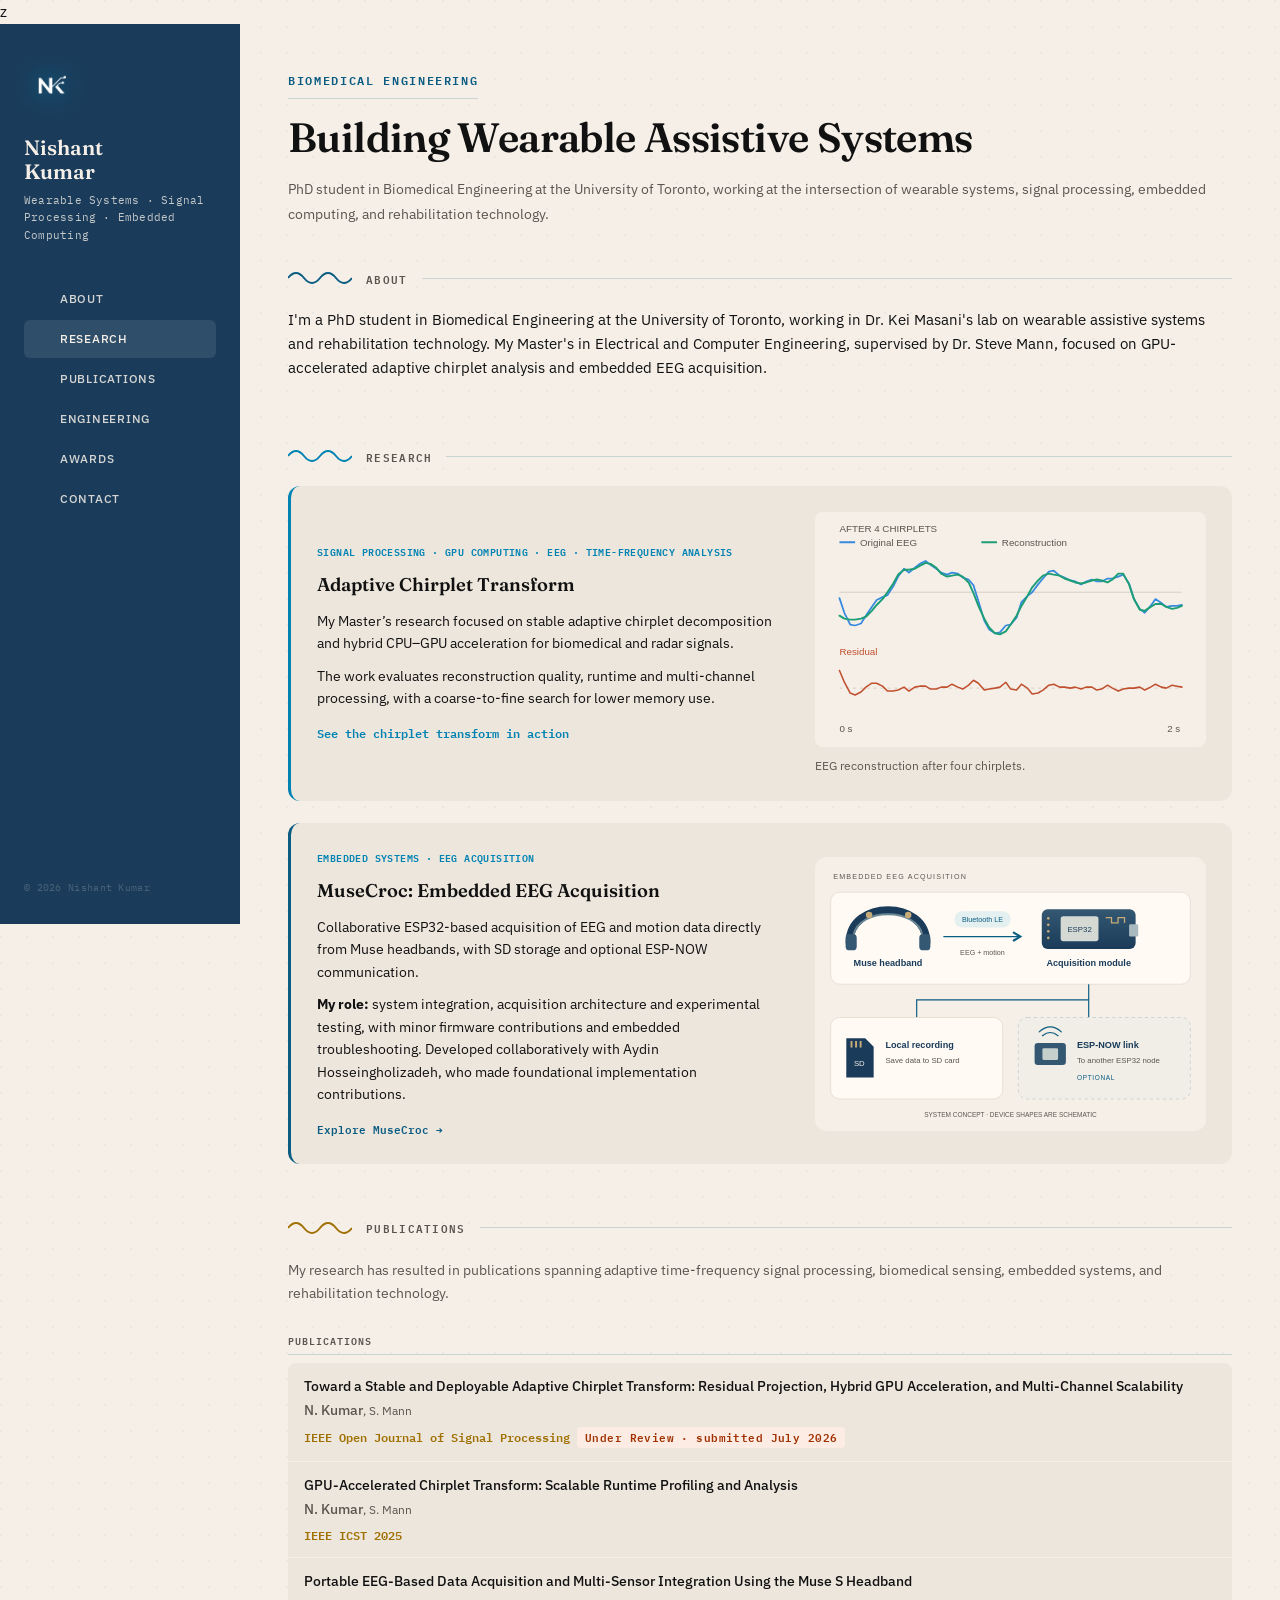
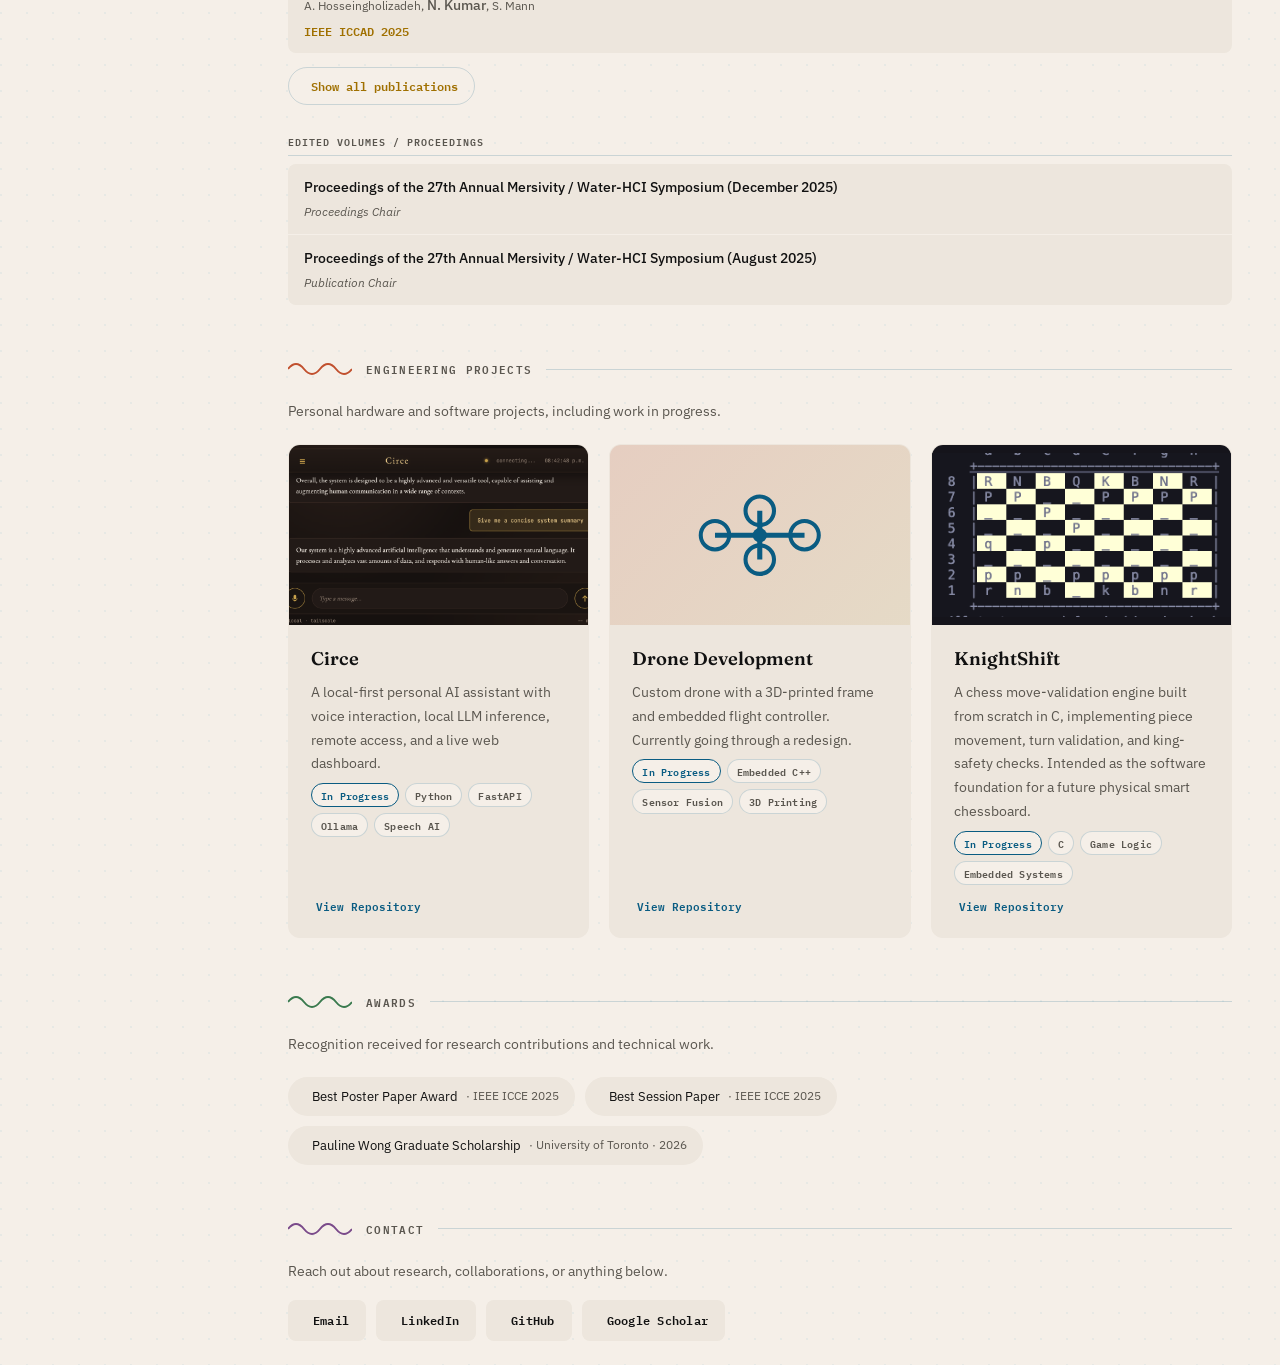
==== commit 3a58b52d: "Update meta description for improved SEO and clarity on research focus" ====
--- a/index.html
+++ b/index.html
@@ -3,7 +3,11 @@
 <html lang="en">
   <head>
     <meta charset="utf-8" />
-
+    <meta
+      name="description"
+      content="Nishant Kumar is a Biomedical Engineering PhD student at the University of Toronto researching wearable assistive systems, biomedical signal processing, and embedded computing."
+    />
+    z
     <meta content="width=device-width, initial-scale=1" name="viewport" />
 
     <link
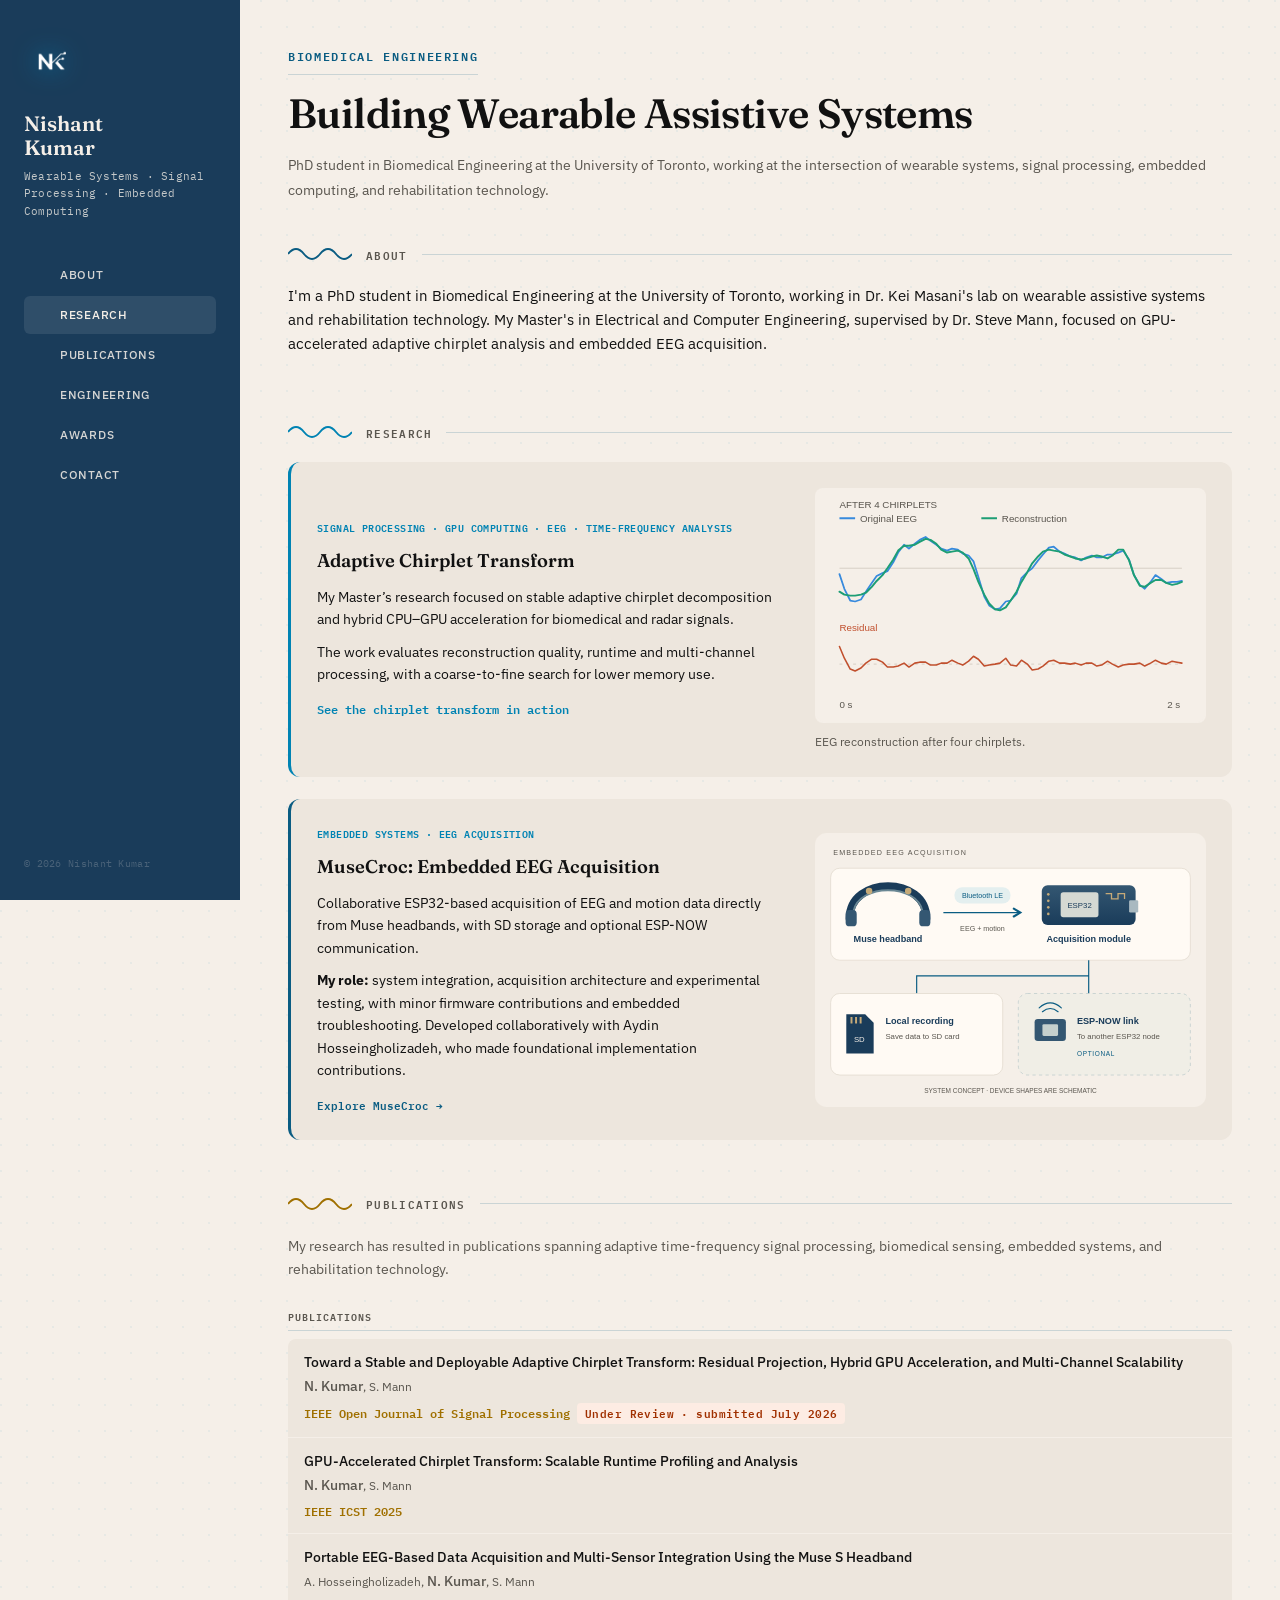
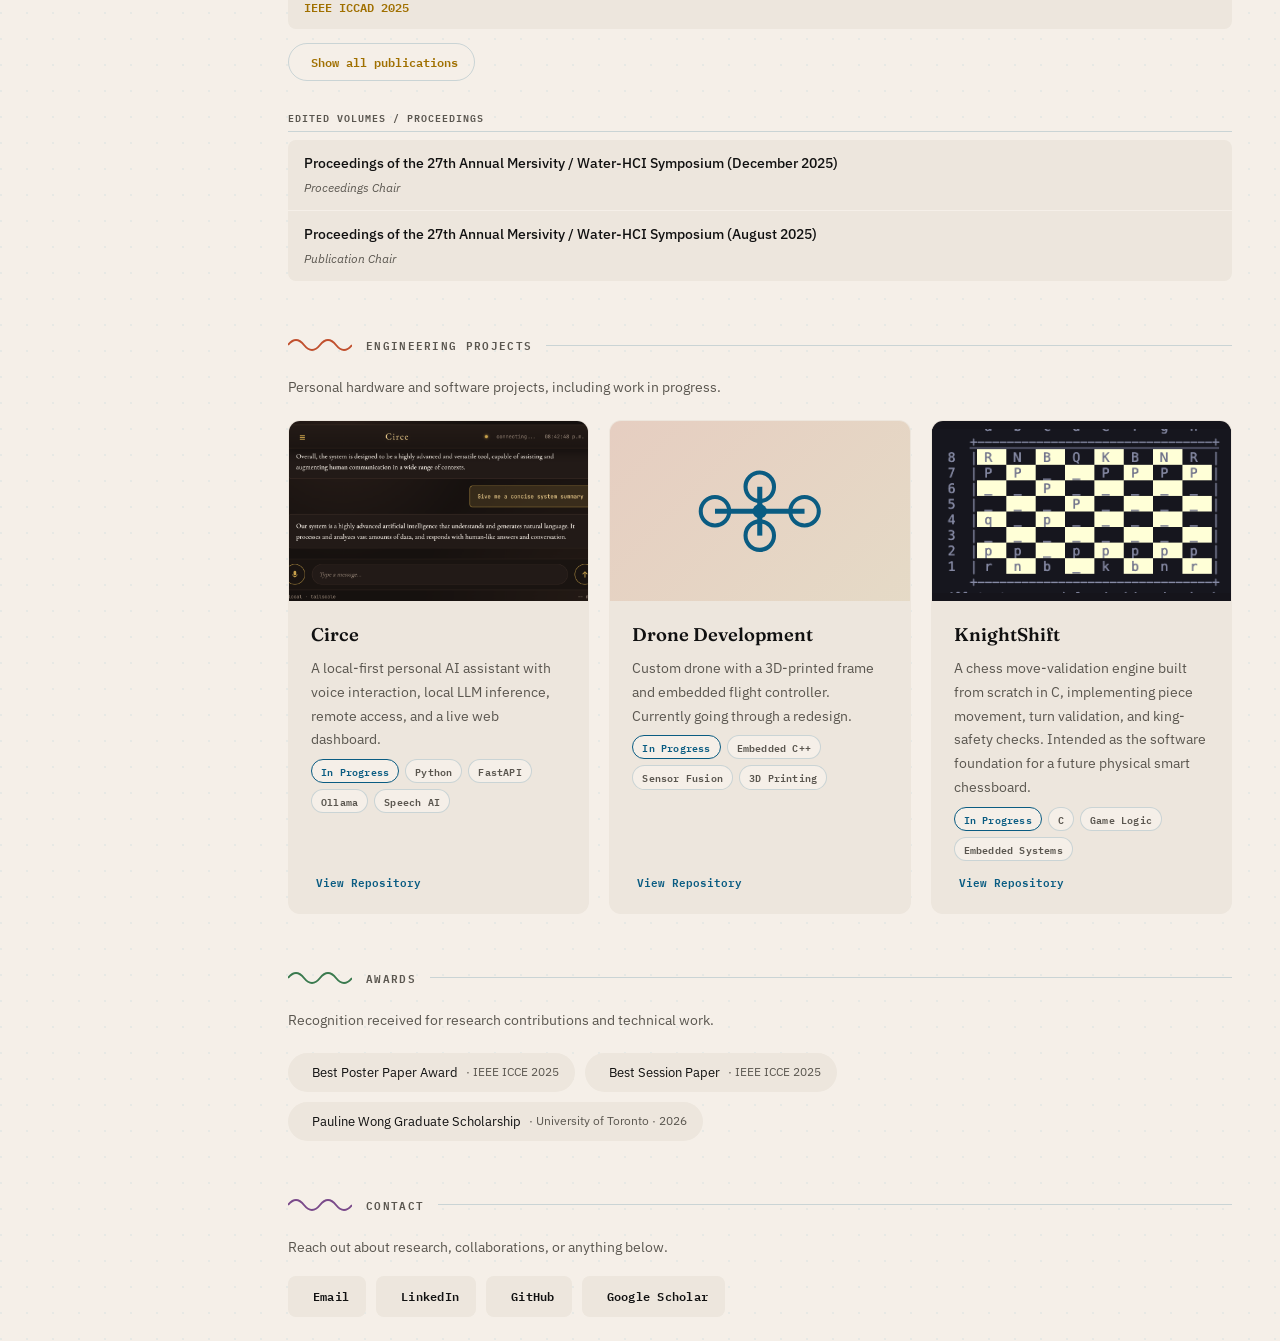
==== commit 942768c9: "Remove stray character from meta description in index.html" ====
--- a/index.html
+++ b/index.html
@@ -7,7 +7,6 @@
       name="description"
       content="Nishant Kumar is a Biomedical Engineering PhD student at the University of Toronto researching wearable assistive systems, biomedical signal processing, and embedded computing."
     />
-    z
     <meta content="width=device-width, initial-scale=1" name="viewport" />
 
     <link
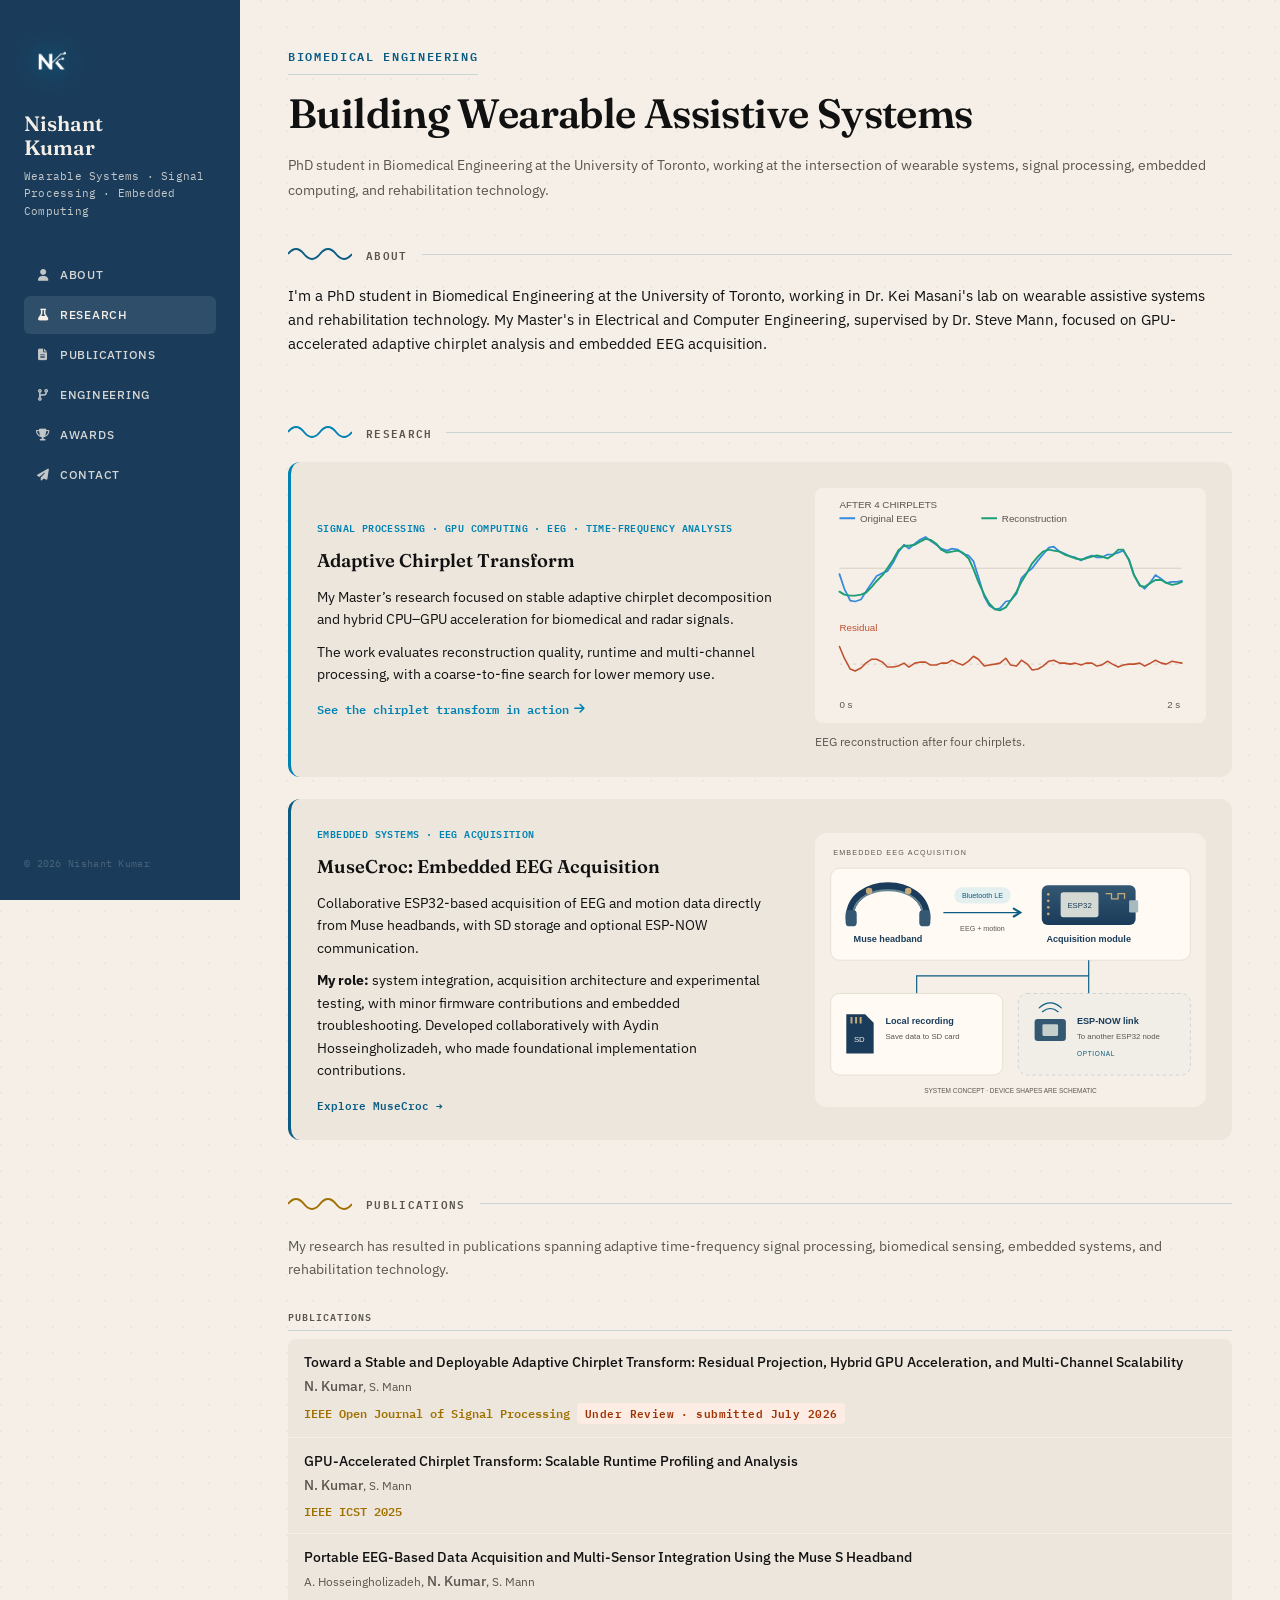
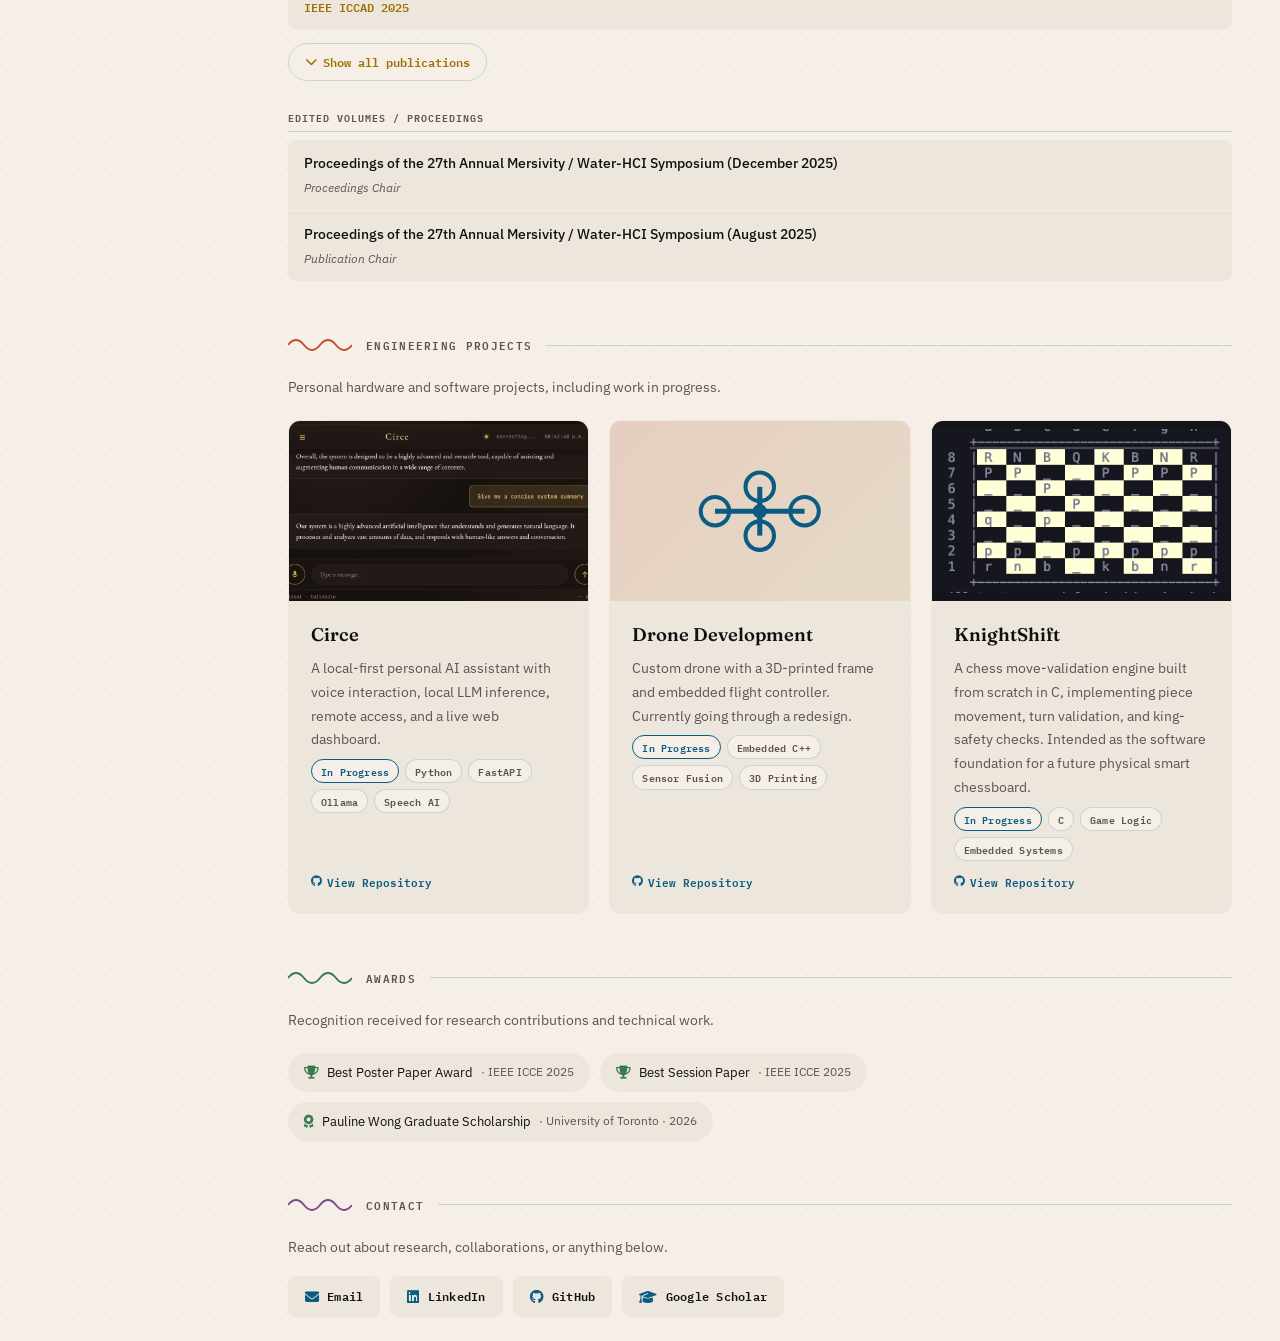
==== commit ceda13c5: "Fixing the duplciate without user-selected canonical"" ====
--- a/index.html
+++ b/index.html
@@ -10,24 +10,25 @@
     <meta content="width=device-width, initial-scale=1" name="viewport" />
 
     <link
-      href="data:image/svg+xml,%3Csvg xmlns='http\://www.w3.org/2000/svg' viewBox='0 0 100 100'%3E%3Crect width='100' height='100' rx='16' fill='%231a3c5a'/%3E%3Ctext x='50' y='68' font-family='Georgia,serif' font-weight='700' font-size='52' text-anchor='middle' fill='%23f6f0e9'%3ENK%3C/text%3E%3C/svg%3E"
+      href="data:image/svg+xml,%3Csvg xmlns='http://www.w3.org/2000/svg' viewBox='0 0 100 100'%3E%3Crect width='100' height='100' rx='16' fill='%231a3c5a'/%3E%3Ctext x='50' y='68' font-family='Georgia,serif' font-weight='700' font-size='52' text-anchor='middle' fill='%23f6f0e9'%3ENK%3C/text%3E%3C/svg%3E"
       rel="icon"
       type="image/svg+xml"
     />
 
     <title>Nishant Kumar</title>
-
-    <link href="https\://fonts.googleapis.com" rel="preconnect" />
-
-    <link crossorigin="" href="https\://fonts.gstatic.com" rel="preconnect" />
+    <link rel="canonical" href="https://kumar-nishant.com/" />
+
+    <link href="https://fonts.googleapis.com" rel="preconnect" />
+
+    <link crossorigin="" href="https://fonts.gstatic.com" rel="preconnect" />
 
     <link
-      href="https\://fonts.googleapis.com/css2?family=Fraunces:opsz,wght@9..144,500;9..144,600&family=IBM+Plex+Mono:wght@400;500;600&family=IBM+Plex+Sans:wght@300;400;500;600&display=swap"
+      href="https://fonts.googleapis.com/css2?family=Fraunces:opsz,wght@9..144,500;9..144,600&family=IBM+Plex+Mono:wght@400;500;600&family=IBM+Plex+Sans:wght@300;400;500;600&display=swap"
       rel="stylesheet"
     />
 
     <link
-      href="https\://cdnjs.cloudflare.com/ajax/libs/font-awesome/6.5.0/css/all.min.css"
+      href="https://cdnjs.cloudflare.com/ajax/libs/font-awesome/6.5.0/css/all.min.css"
       rel="stylesheet"
     />
 
@@ -153,7 +154,7 @@
               aria-label="Watch the ACT decomposition of EEG"
             >
               <svg
-                xmlns="http\://www.w3.org/2000/svg"
+                xmlns="http://www.w3.org/2000/svg"
                 viewBox="0 0 400 240"
                 role="img"
                 aria-labelledby="act-preview-title"
@@ -285,7 +286,7 @@
               <strong>
                 <a
                   class="pub-title-link"
-                  href="https\://arxiv.org/abs/2607.16629"
+                  href="https://arxiv.org/abs/2607.16629"
                   rel="noopener noreferrer"
                   target="_blank"
                   >Toward a Stable and Deployable Adaptive Chirplet Transform:
@@ -313,7 +314,7 @@
               <strong>
                 <a
                   class="pub-title-link"
-                  href="https\://ieeexplore.ieee.org/abstract/document/11099439"
+                  href="https://ieeexplore.ieee.org/abstract/document/11099439"
                   rel="noopener noreferrer"
                   target="_blank"
                   >Portable EEG-Based Data Acquisition and Multi-Sensor
@@ -334,7 +335,7 @@
               <strong>
                 <a
                   class="pub-title-link"
-                  href="https\://ieeexplore.ieee.org/document/11454332"
+                  href="https://ieeexplore.ieee.org/document/11454332"
                   rel="noopener noreferrer"
                   target="_blank"
                   >Adaptive Chirplet Transform-Based Neural Network for Seizure
@@ -355,7 +356,7 @@
               <strong>
                 <a
                   class="pub-title-link"
-                  href="https\://ieeexplore.ieee.org/document/11512436/"
+                  href="https://ieeexplore.ieee.org/document/11512436/"
                   rel="noopener noreferrer"
                   target="_blank"
                   >GPU-Accelerated Chirplet Transform: Scalable Runtime
@@ -376,7 +377,7 @@
               <strong>
                 <a
                   class="pub-title-link"
-                  href="https\://ieeexplore.ieee.org/abstract/document/11155738"
+                  href="https://ieeexplore.ieee.org/abstract/document/11155738"
                   rel="noopener noreferrer"
                   target="_blank"
                   >MoBorg: Mobility as Cyborg Prosthesis for “Being a Ball”</a
@@ -398,7 +399,7 @@
               <strong>
                 <a
                   class="pub-title-link"
-                  href="https\://ieeexplore.ieee.org/document/10929845"
+                  href="https://ieeexplore.ieee.org/document/10929845"
                   rel="noopener noreferrer"
                   target="_blank"
                   >Adaptive Chirplet Transform-Based Sleep State Detection</a
@@ -423,7 +424,7 @@
               <strong>
                 <a
                   class="pub-title-link"
-                  href="https\://ieeexplore.ieee.org/document/10930079/"
+                  href="https://ieeexplore.ieee.org/document/10930079/"
                   rel="noopener noreferrer"
                   target="_blank"
                   >Smart Rollator Walker for Enhanced Mobility</a
@@ -449,7 +450,7 @@
               <strong>
                 <a
                   class="pub-title-link"
-                  href="http\://wearcam.org/XRwaterball_for_spinal_rehab_3698388.3699623.pdf"
+                  href="http://wearcam.org/XRwaterball_for_spinal_rehab_3698388.3699623.pdf"
                   rel="noopener noreferrer"
                   target="_blank"
                   >XR Waterball for Spinal Rehabilitation</a
@@ -482,7 +483,7 @@
               <strong>
                 <a
                   class="pub-title-link"
-                  href="https\://zenodo.org/records/18042961"
+                  href="https://zenodo.org/records/18042961"
                   rel="noopener noreferrer"
                   target="_blank"
                   >Proceedings of the 27th Annual Mersivity / Water-HCI
@@ -497,7 +498,7 @@
               <strong>
                 <a
                   class="pub-title-link"
-                  href="https\://doi.org/10.5281/zenodo.16973160"
+                  href="https://doi.org/10.5281/zenodo.16973160"
                   rel="noopener noreferrer"
                   target="_blank"
                   >Proceedings of the 27th Annual Mersivity / Water-HCI
@@ -558,7 +559,7 @@
 
                 <div class="project-links-row">
                   <a
-                    href="https\://github.com/nishantkumar201/circe"
+                    href="https://github.com/nishantkumar201/circe"
                     target="_blank"
                     rel="noopener noreferrer"
                     class="project-link"
@@ -571,7 +572,7 @@
 
             <div class="project-card">
               <div class="project-thumb">
-                <svg viewbox="0 0 100 40" xmlns="http\://www.w3.org/2000/svg">
+                <svg viewbox="0 0 100 40" xmlns="http://www.w3.org/2000/svg">
                   <line
                     stroke="var(--primary)"
                     stroke-width="2.5"
@@ -656,7 +657,7 @@
                 <div class="project-links-row">
                   <a
                     class="project-link"
-                    href="https\://github.com/JaiWillems/nj-sandbox"
+                    href="https://github.com/JaiWillems/nj-sandbox"
                     rel="noopener noreferrer"
                     target="_blank"
                     ><i class="fab fa-github"></i> View Repository</a
@@ -769,7 +770,7 @@
 
             <a
               class="contact-card"
-              href="https\://www.linkedin.com/in/nishant-kumar-091428168"
+              href="https://www.linkedin.com/in/nishant-kumar-091428168"
               rel="noopener noreferrer"
               target="_blank"
             >
@@ -780,7 +781,7 @@
 
             <a
               class="contact-card"
-              href="https\://github.com/nishantkumar201"
+              href="https://github.com/nishantkumar201"
               rel="noopener noreferrer"
               target="_blank"
             >
@@ -791,7 +792,7 @@
 
             <a
               class="contact-card"
-              href="https\://scholar.google.com/citations?user=TtBpot4AAAAJ&hl=en"
+              href="https://scholar.google.com/citations?user=TtBpot4AAAAJ&hl=en"
               rel="noopener noreferrer"
               target="_blank"
             >
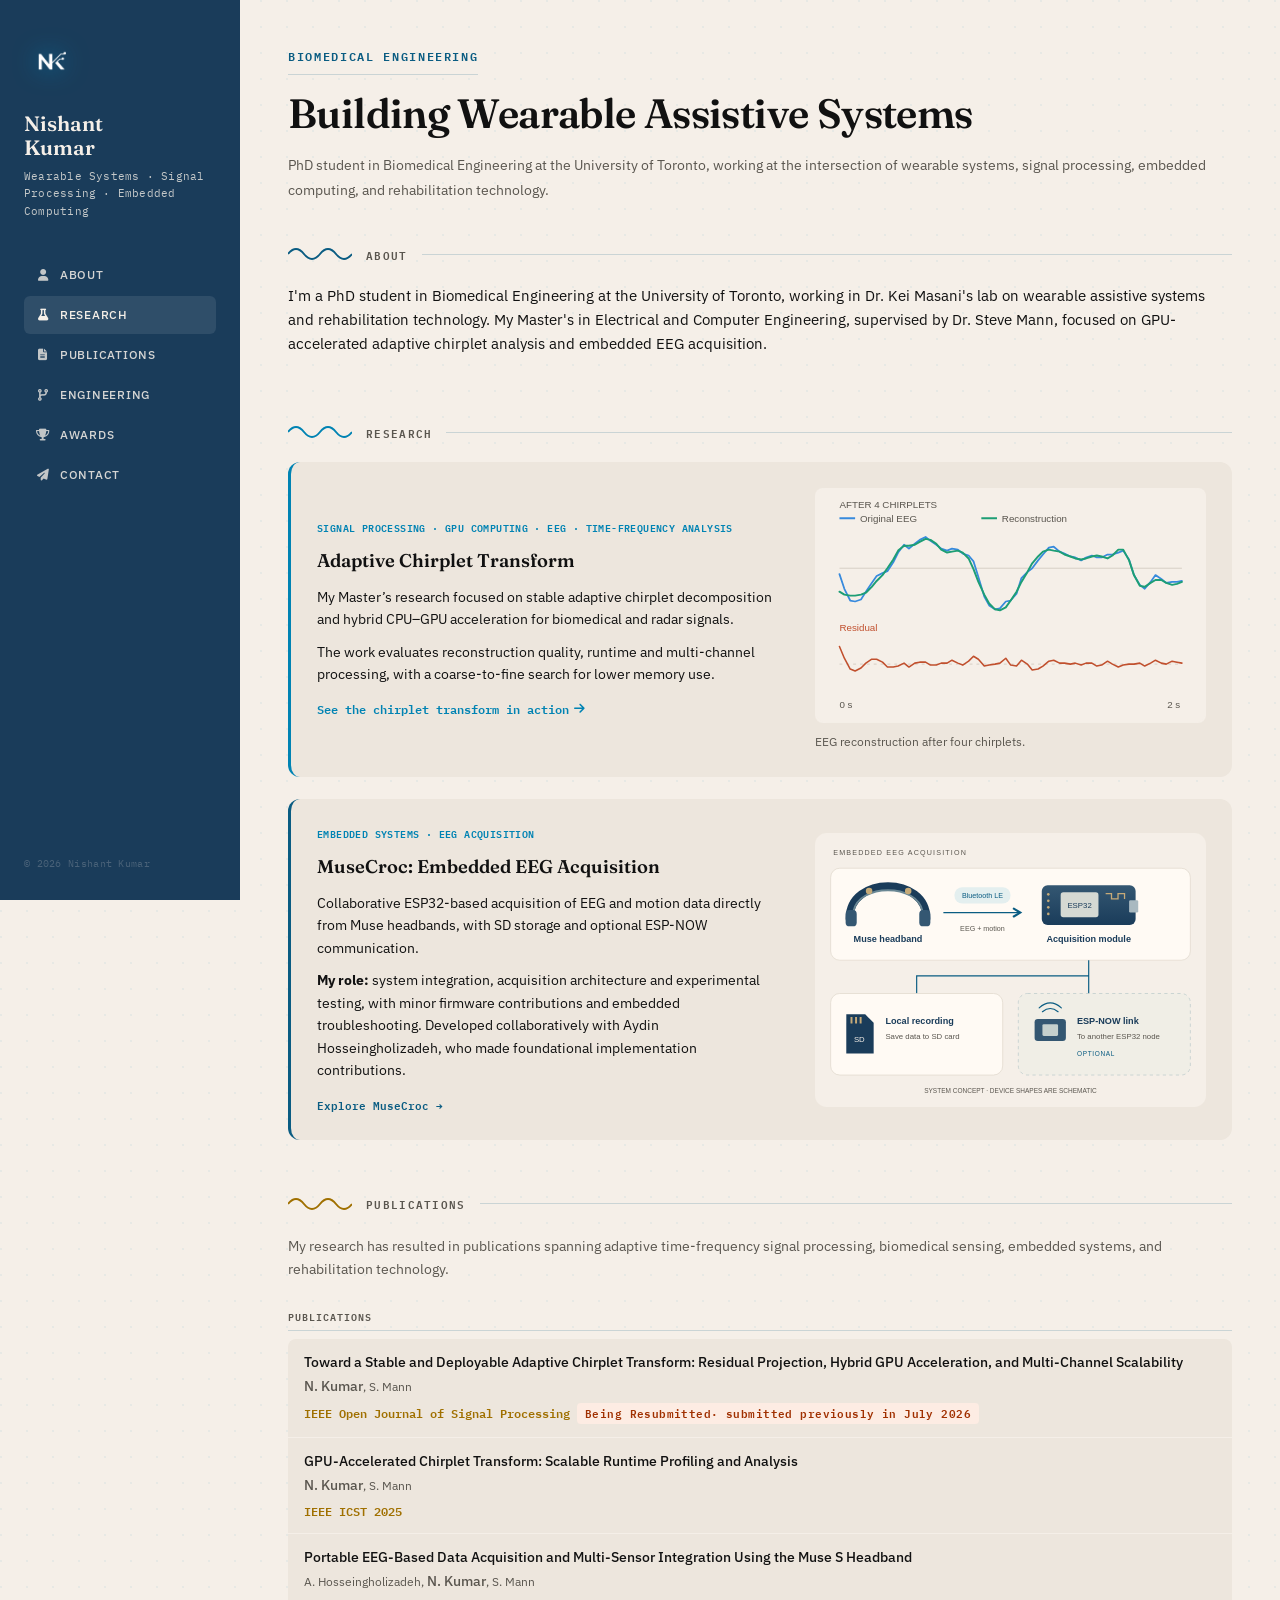
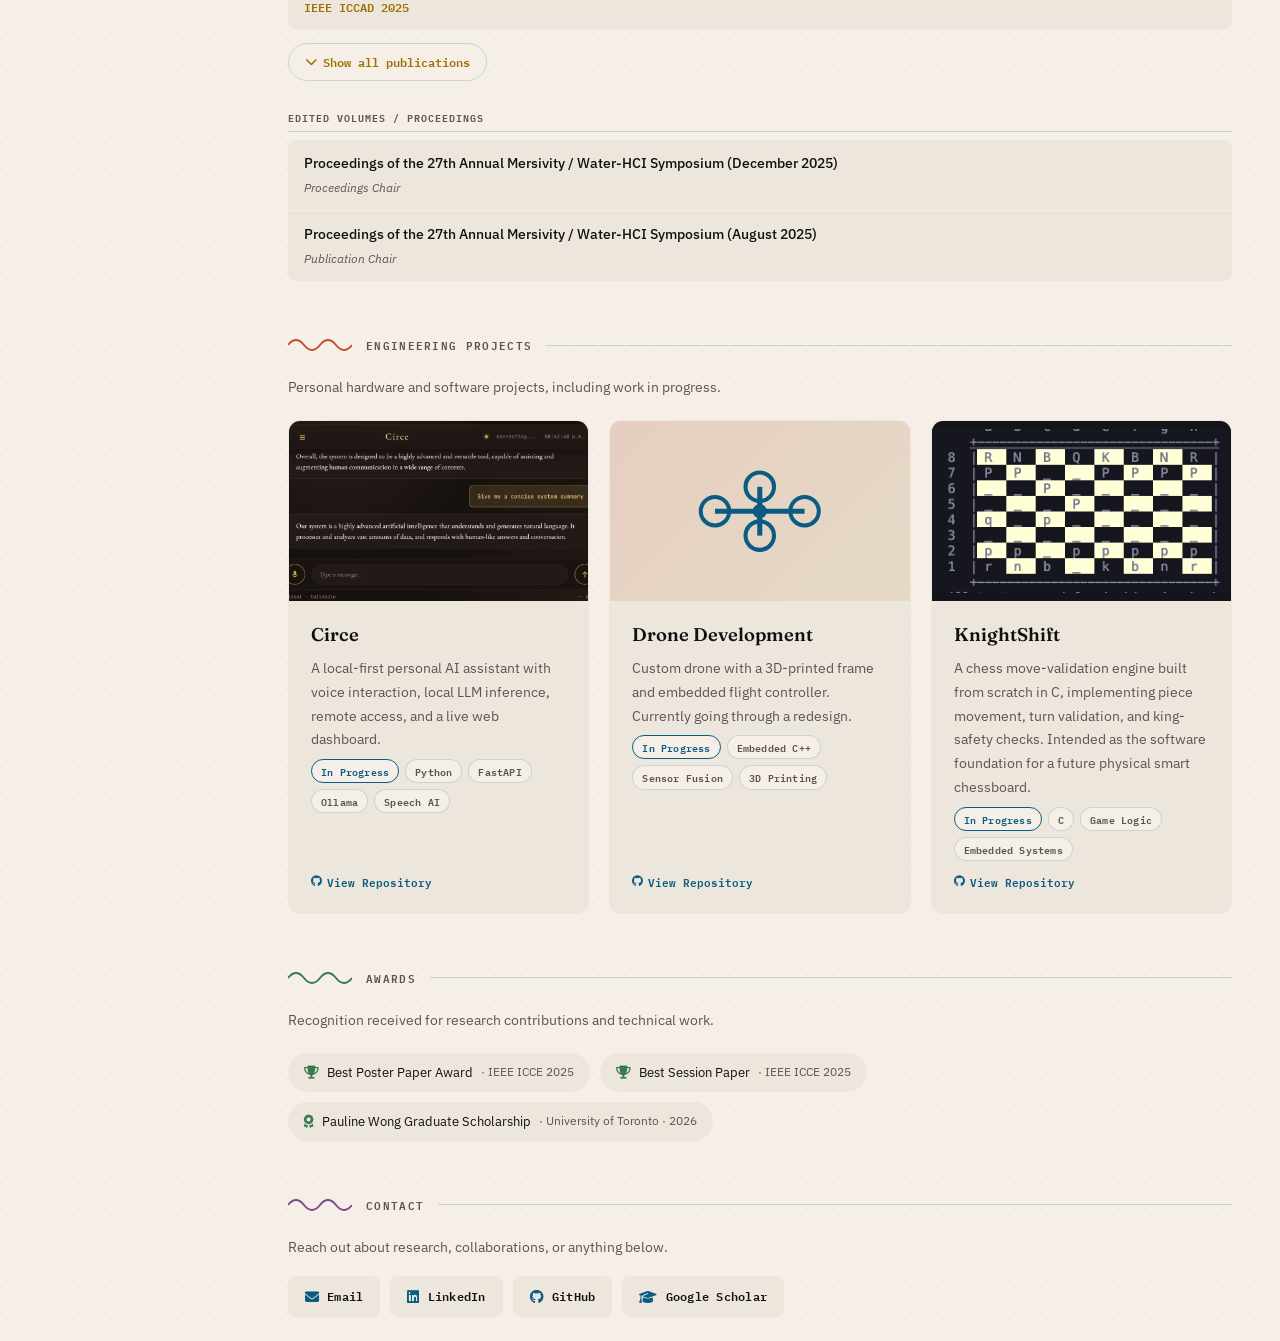
==== commit be39bf70: "updating ojsp paper" ====
--- a/index.html
+++ b/index.html
@@ -305,7 +305,7 @@
                 >
 
                 <span class="status-badge"
-                  >Under Review · submitted July 2026</span
+                  >Being Resubmitted· submitted previously in July 2026</span
                 >
               </div>
             </li>
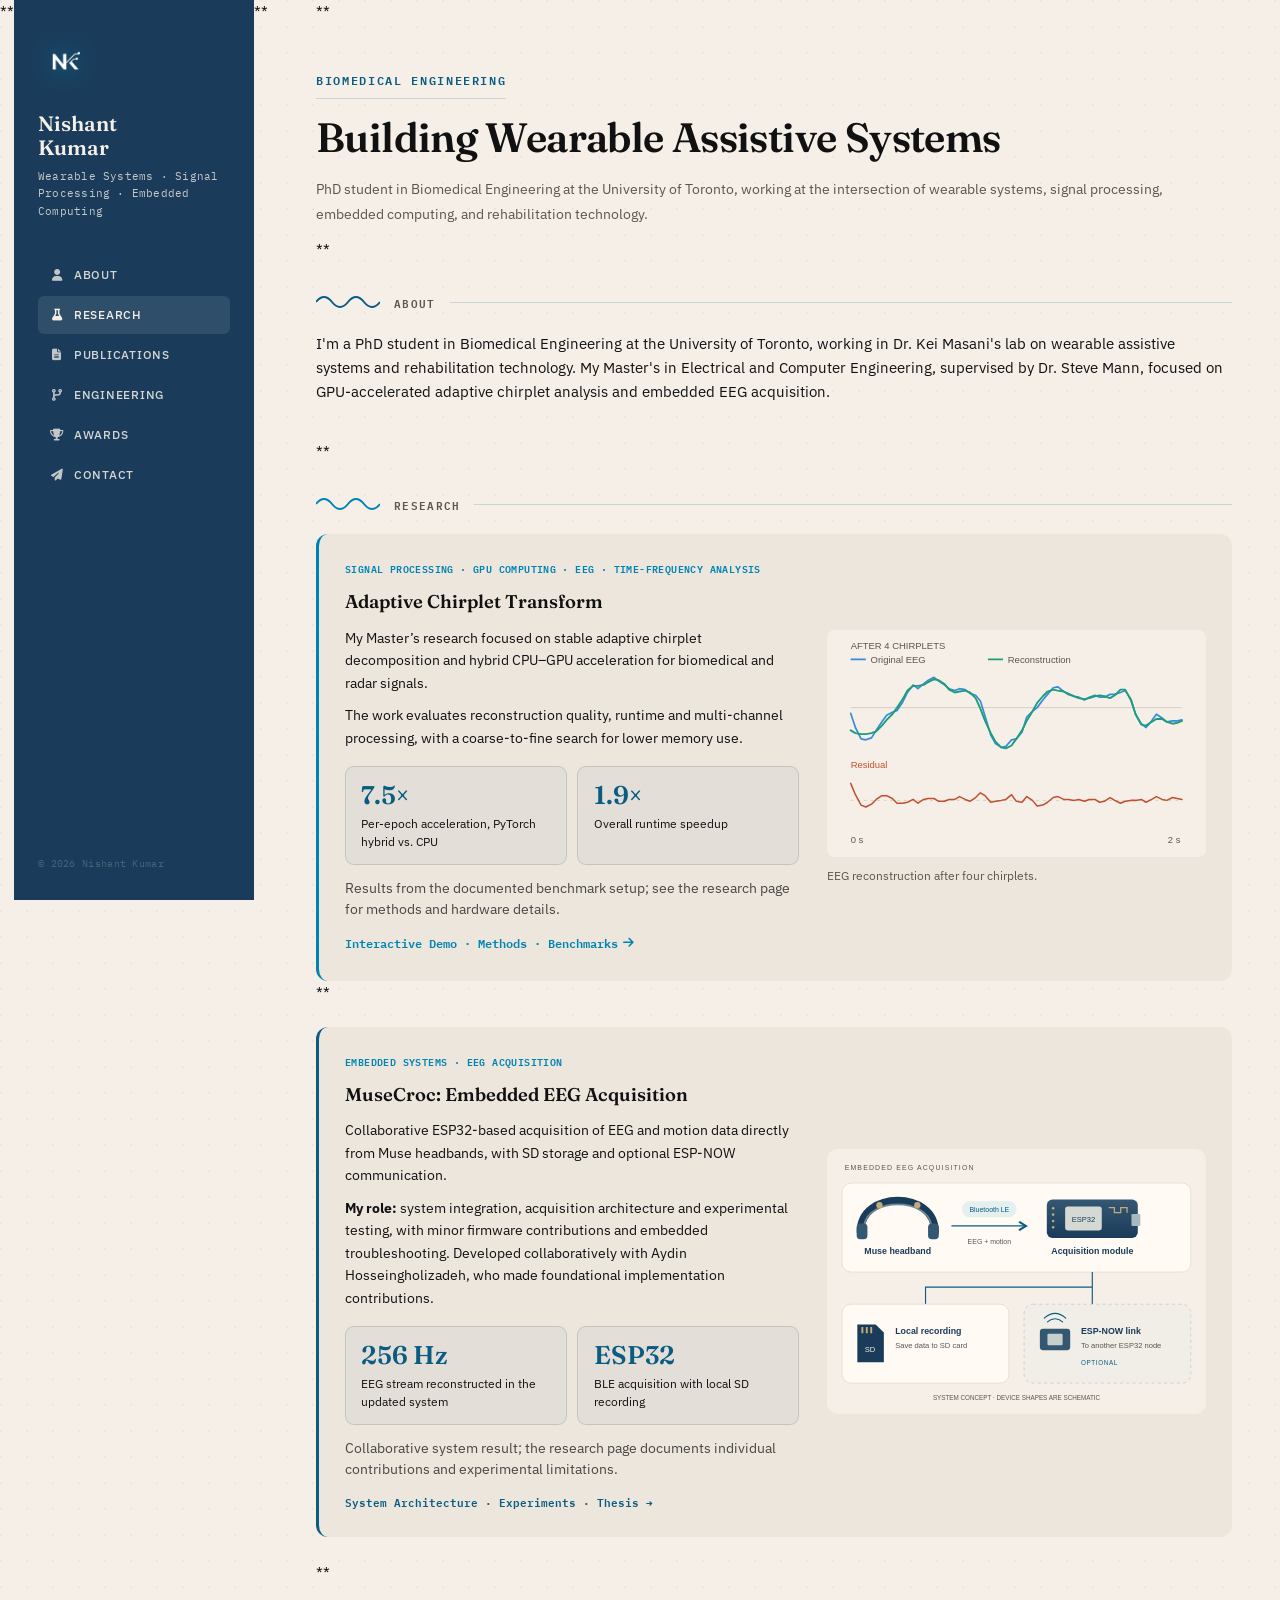
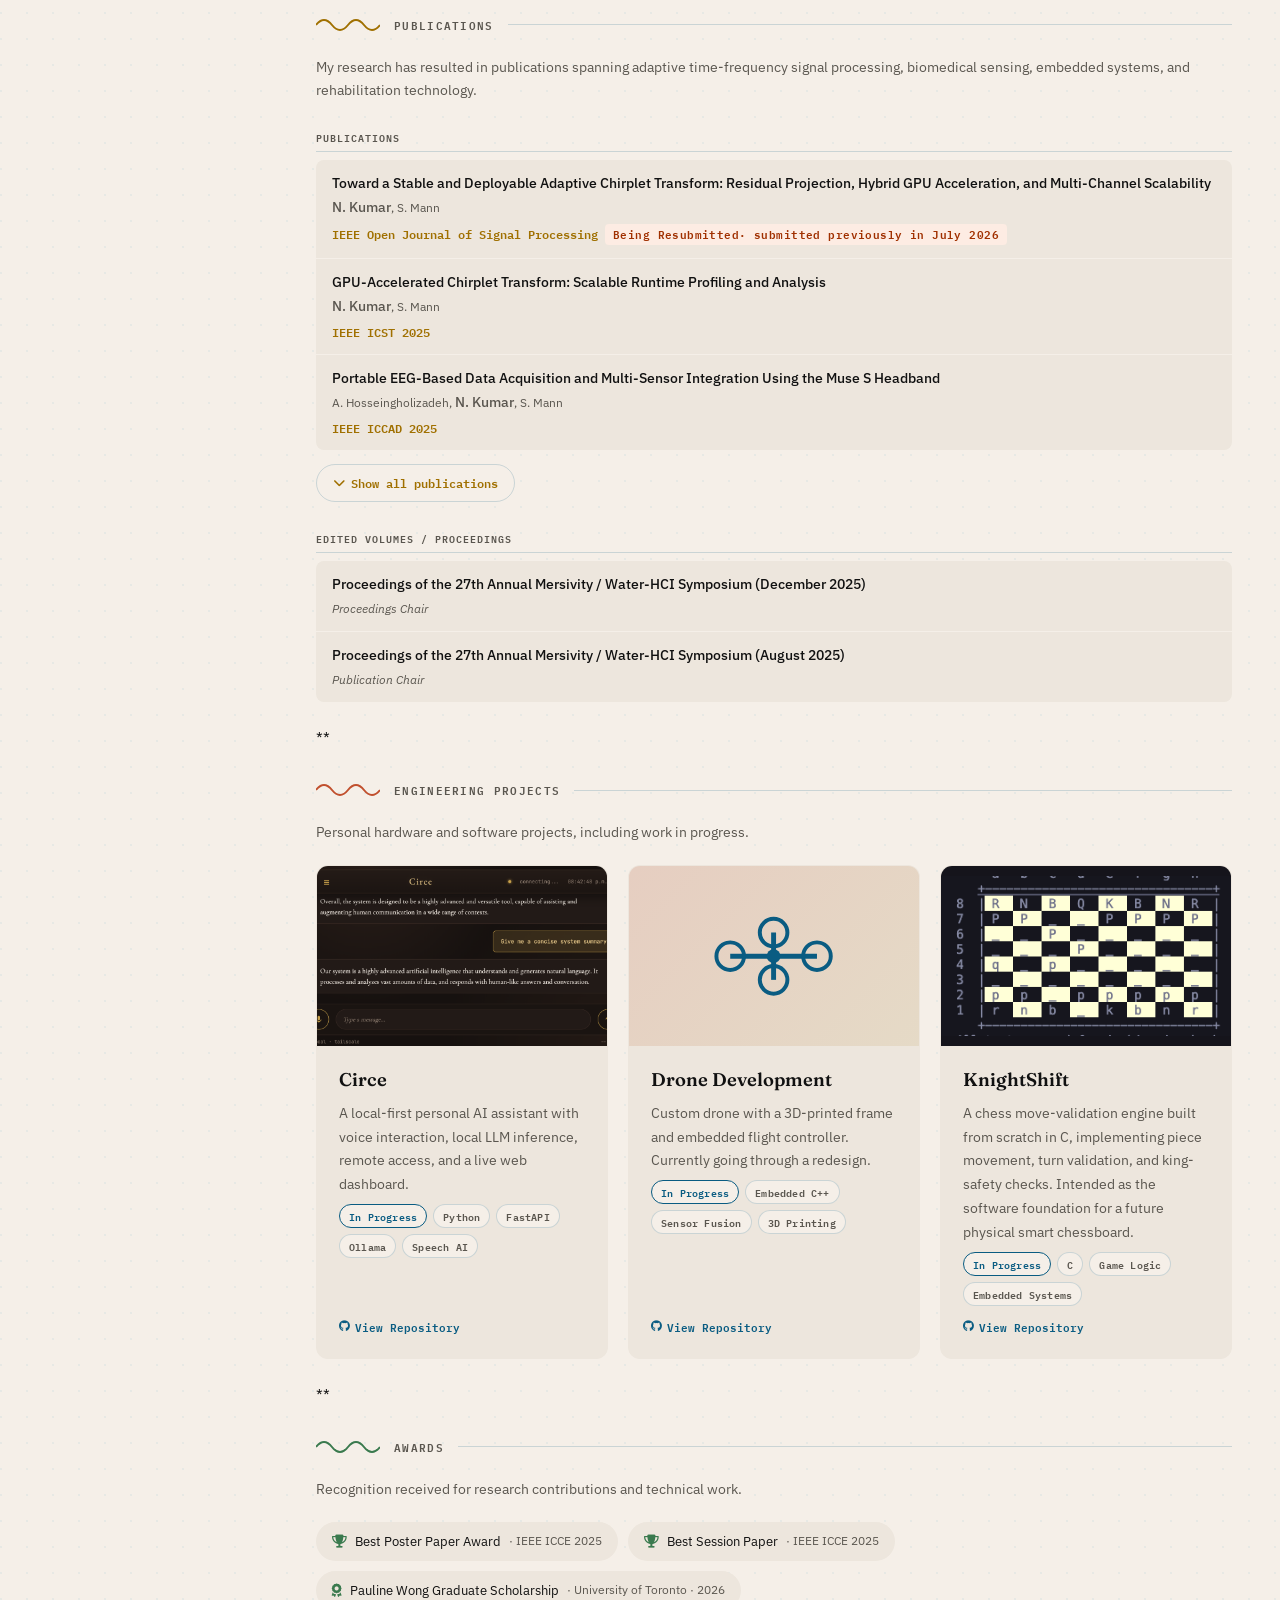
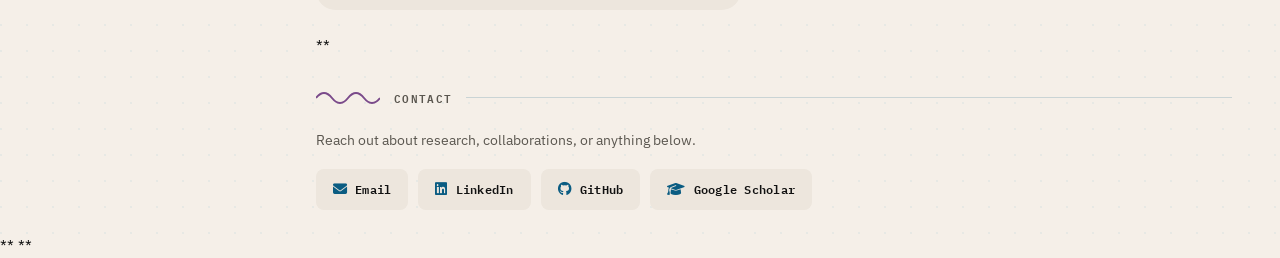
==== commit 05493e27: "Adding research highlihgts" ====
--- a/index.html
+++ b/index.html
@@ -3,10 +3,12 @@
 <html lang="en">
   <head>
     <meta charset="utf-8" />
+
     <meta
       name="description"
       content="Nishant Kumar is a Biomedical Engineering PhD student at the University of Toronto researching wearable assistive systems, biomedical signal processing, and embedded computing."
     />
+
     <meta content="width=device-width, initial-scale=1" name="viewport" />
 
     <link
@@ -16,6 +18,7 @@
     />
 
     <title>Nishant Kumar</title>
+
     <link rel="canonical" href="https://kumar-nishant.com/" />
 
     <link href="https://fonts.googleapis.com" rel="preconnect" />
@@ -33,11 +36,62 @@
     />
 
     <link href="style.css" rel="stylesheet" />
+
+    <!-- Compact research result previews: intentionally scoped to the homepage. -->
+    <style>
+      .research-highlights {
+        display: flex;
+        flex-wrap: wrap;
+        gap: 0.65rem;
+        margin: 1.05rem 0 1rem;
+      }
+      .research-highlight {
+        flex: 1 1 135px;
+        min-width: 0;
+        padding: 0.8rem 0.95rem;
+        border: 1px solid rgba(26, 60, 90, 0.16);
+        border-radius: 9px;
+        background: rgba(26, 60, 90, 0.045);
+      }
+      .research-highlight-value {
+        display: block;
+        color: var(--primary, #1a3c5a);
+        font-family: "Fraunces", Georgia, serif;
+        font-size: clamp(1.35rem, 2vw, 1.65rem);
+        font-weight: 600;
+        line-height: 1.2;
+      }
+      .research-highlight-label {
+        display: block;
+        margin-top: 0.3rem;
+        font-family: "IBM Plex Sans", sans-serif;
+        font-size: 0.77rem;
+        line-height: 1.45;
+      }
+      .research-highlight-note {
+        margin: -0.2rem 0 1rem;
+        font-size: 0.75rem;
+        line-height: 1.5;
+        opacity: 0.75;
+      }
+      .research-link-detail {
+        display: inline-block;
+        max-width: 100%;
+        line-height: 1.5;
+        text-wrap: pretty;
+      }
+      @media (max-width: 420px) {
+        .research-highlight {
+          flex-basis: 100%;
+        }
+      }
+    </style>
   </head>
 
   <body>
     <div class="site-wrapper">
-      <!-- Sidebar -->
+      *<!-- Sidebar -->*
+
       <aside class="sidebar">
         <img alt="NK Logo" class="sidebar-logo" src="Logo.png" />
 
@@ -65,9 +119,12 @@
 
         <div class="sidebar-footer">© 2026 Nishant Kumar</div>
       </aside>
-      <!-- Main Content -->
+
+      *<!-- Main Content -->*
+
       <main class="main-content">
-        <!-- Hero -->
+        *<!-- Hero -->*
+
         <div class="hero">
           <div class="hero-eyebrow">Biomedical Engineering</div>
 
@@ -79,7 +136,9 @@
             embedded computing, and rehabilitation technology.
           </p>
         </div>
-        <!-- About -->
+
+        *<!-- About -->*
+
         <section id="about">
           <h2>
             <svg viewbox="0 0 64 20">
@@ -105,7 +164,9 @@
             </p>
           </div>
         </section>
-        <!-- Research -->
+
+        *<!-- Research -->*
+
         <section id="research">
           <h2>
             <svg viewbox="0 0 64 20">
@@ -141,8 +202,32 @@
                 memory use.
               </p>
 
+              <div
+                class="research-highlights"
+                aria-label="Adaptive Chirplet Transform benchmark highlights"
+              >
+                <div class="research-highlight">
+                  <span class="research-highlight-value">7.5×</span>
+                  <span class="research-highlight-label"
+                    >Per-epoch acceleration, PyTorch hybrid vs. CPU</span
+                  >
+                </div>
+                <div class="research-highlight">
+                  <span class="research-highlight-value">1.9×</span>
+                  <span class="research-highlight-label"
+                    >Overall runtime speedup</span
+                  >
+                </div>
+              </div>
+              <p class="research-highlight-note">
+                Results from the documented benchmark setup; see the research
+                page for methods and hardware details.
+              </p>
+
               <a class="research-link" href="research/chirplet-transform.html">
-                See the chirplet transform in action
+                <span class="research-link-detail"
+                  >Interactive Demo · Methods · Benchmarks</span
+                >
 
                 <i class="fas fa-arrow-right"></i>
               </a>
@@ -217,7 +302,9 @@
               <span> EEG reconstruction after four chirplets. </span>
             </a>
           </div>
-          <!-- End ACT research card -->
+
+          *<!-- End ACT research card -->*
+
           <article class="research-card muse-research-card">
             <div class="research-copy">
               <div class="research-tags">
@@ -240,9 +327,33 @@
                 foundational implementation contributions.
               </p>
 
+              <div
+                class="research-highlights"
+                aria-label="MuseCroc system highlights"
+              >
+                <div class="research-highlight">
+                  <span class="research-highlight-value">256 Hz</span>
+                  <span class="research-highlight-label"
+                    >EEG stream reconstructed in the updated system</span
+                  >
+                </div>
+                <div class="research-highlight">
+                  <span class="research-highlight-value">ESP32</span>
+                  <span class="research-highlight-label"
+                    >BLE acquisition with local SD recording</span
+                  >
+                </div>
+              </div>
+              <p class="research-highlight-note">
+                Collaborative system result; the research page documents
+                individual contributions and experimental limitations.
+              </p>
+
               <div class="project-links-row">
                 <a class="project-link" href="research/musecroc.html">
-                  Explore MuseCroc →
+                  <span class="research-link-detail"
+                    >System Architecture · Experiments · Thesis →</span
+                  >
                 </a>
               </div>
             </div>
@@ -258,7 +369,9 @@
             </figure>
           </article>
         </section>
-        <!-- Publications -->
+
+        *<!-- Publications -->*
+
         <section id="publications">
           <h2>
             <svg viewbox="0 0 64 20">
@@ -510,7 +623,9 @@
             </li>
           </ul>
         </section>
-        <!-- Projects -->
+
+        *<!-- Projects -->*
+
         <section id="projects">
           <h2>
             <svg viewbox="0 0 64 20">
@@ -675,20 +790,27 @@
                   onerror="this.style.display = 'none'"
                 />
               </div>
+
               <div class="project-body">
                 <h3>KnightShift</h3>
+
                 <p>
                   A chess move-validation engine built from scratch in C,
                   implementing piece movement, turn validation, and king-safety
                   checks. Intended as the software foundation for a future
                   physical smart chessboard.
                 </p>
+
                 <div class="tag-list">
                   <span class="tag tag-status">In Progress</span>
+
                   <span class="tag">C</span>
+
                   <span class="tag">Game Logic</span>
+
                   <span class="tag">Embedded Systems</span>
                 </div>
+
                 <div class="project-links-row">
                   <a
                     href="https://github.com/nishantkumar201/knightshift"
@@ -703,7 +825,9 @@
             </div>
           </div>
         </section>
-        <!-- Awards -->
+
+        *<!-- Awards -->*
+
         <section id="awards">
           <h2>
             <svg viewbox="0 0 64 20">
@@ -742,7 +866,9 @@
             </div>
           </div>
         </section>
-        <!-- Contact -->
+
+        *<!-- Contact -->*
+
         <section id="contact">
           <h2>
             <svg viewbox="0 0 64 20">
@@ -804,9 +930,13 @@
         </section>
       </main>
     </div>
-    <!-- /.site-wrapper --><!-- Footer (hidden — copyright in sidebar) -->
+
+    *<!-- /.site-wrapper --><!-- Footer (hidden — copyright in sidebar) -->*
+
     <footer><p>© 2026 Nishant Kumar</p></footer>
-    <!-- Email Obfuscation + Active Nav + Wave Animations -->
+
+    *<!-- Email Obfuscation + Active Nav + Wave Animations -->*
+
     <script>
       const parts = [
         "nishant",
